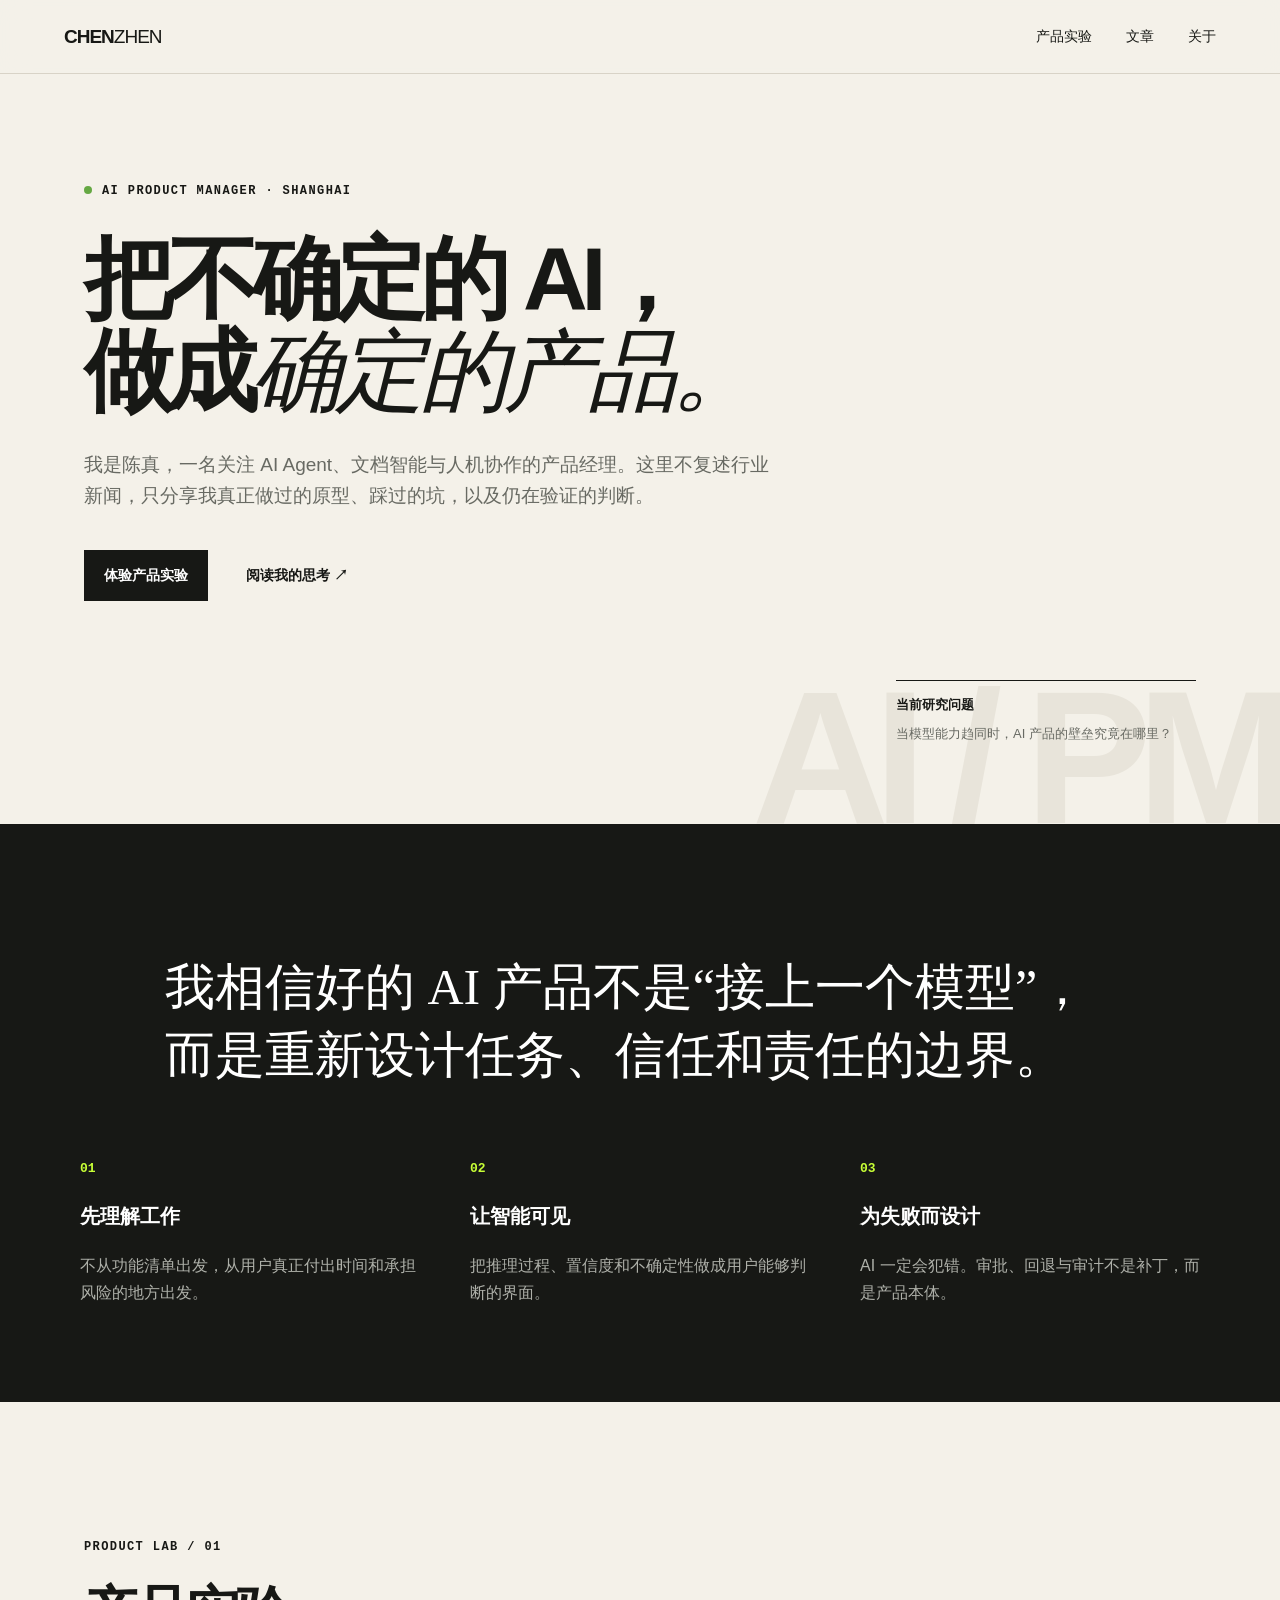
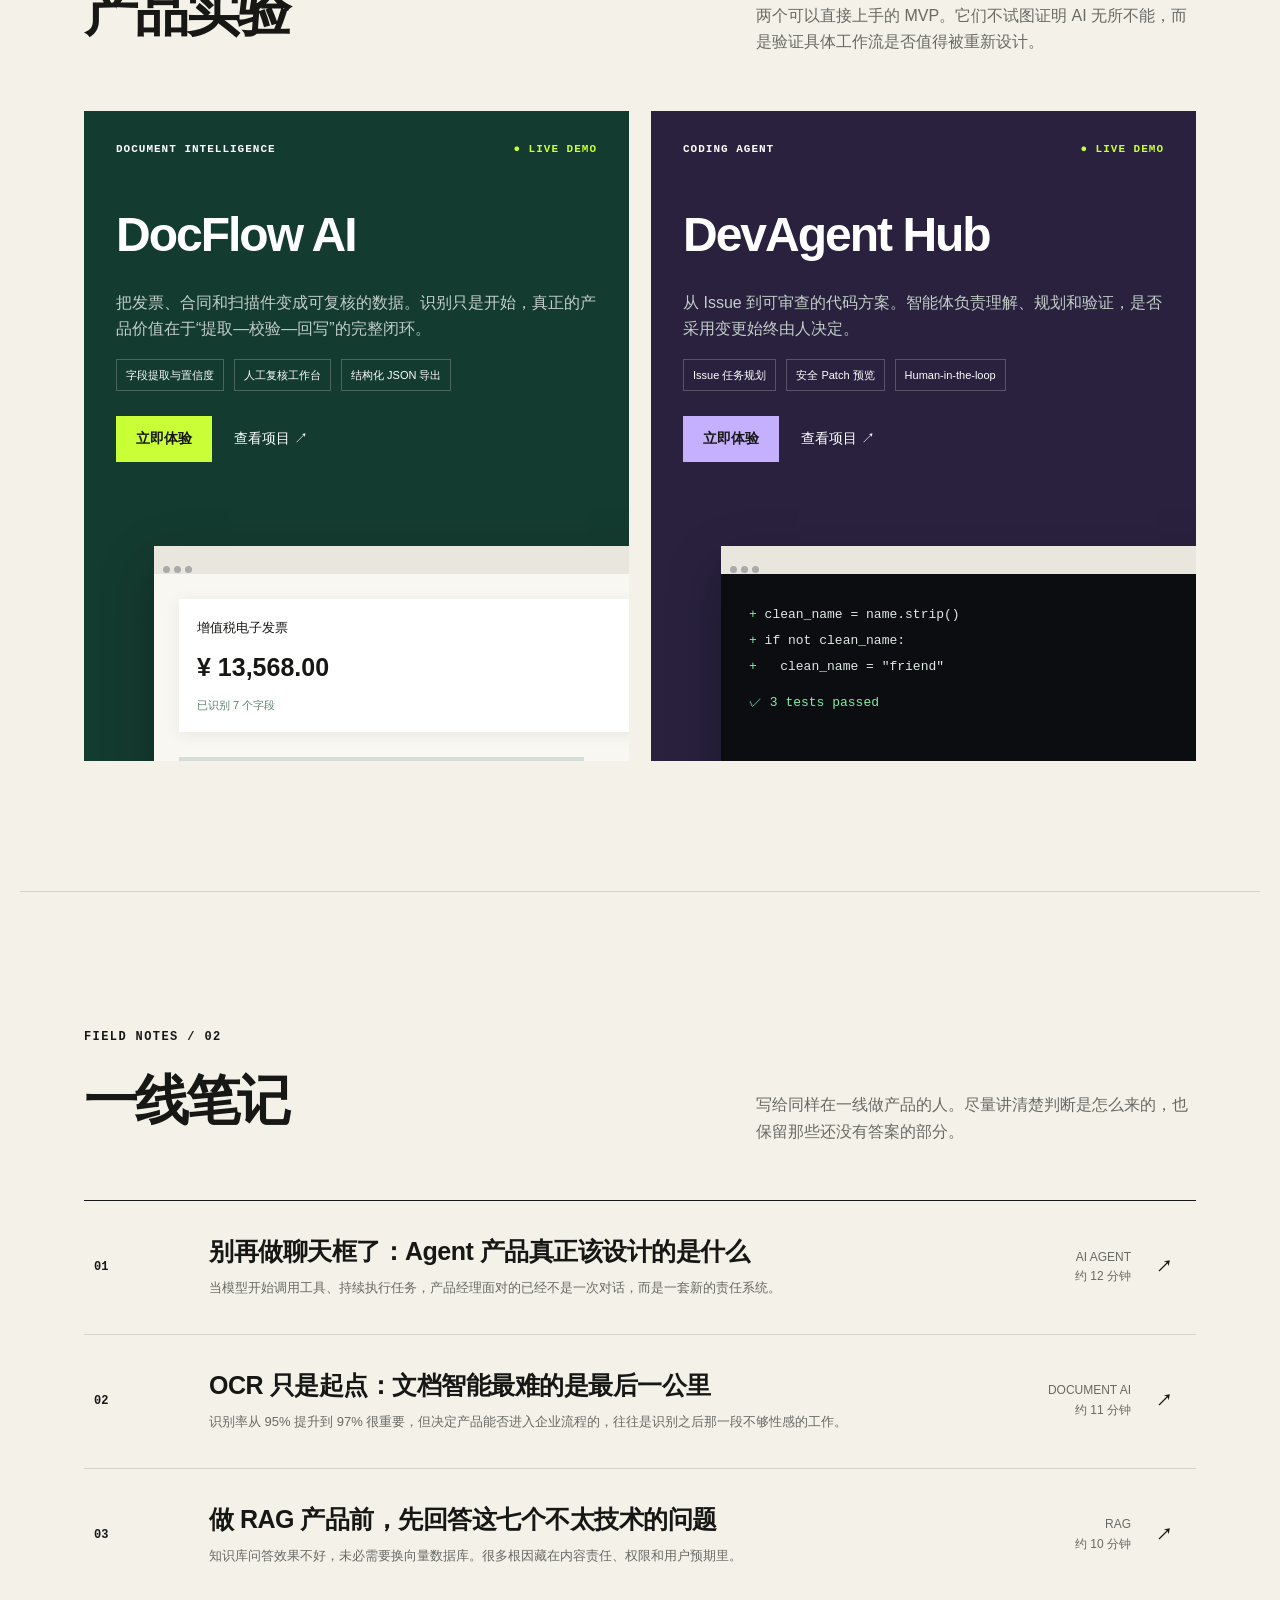
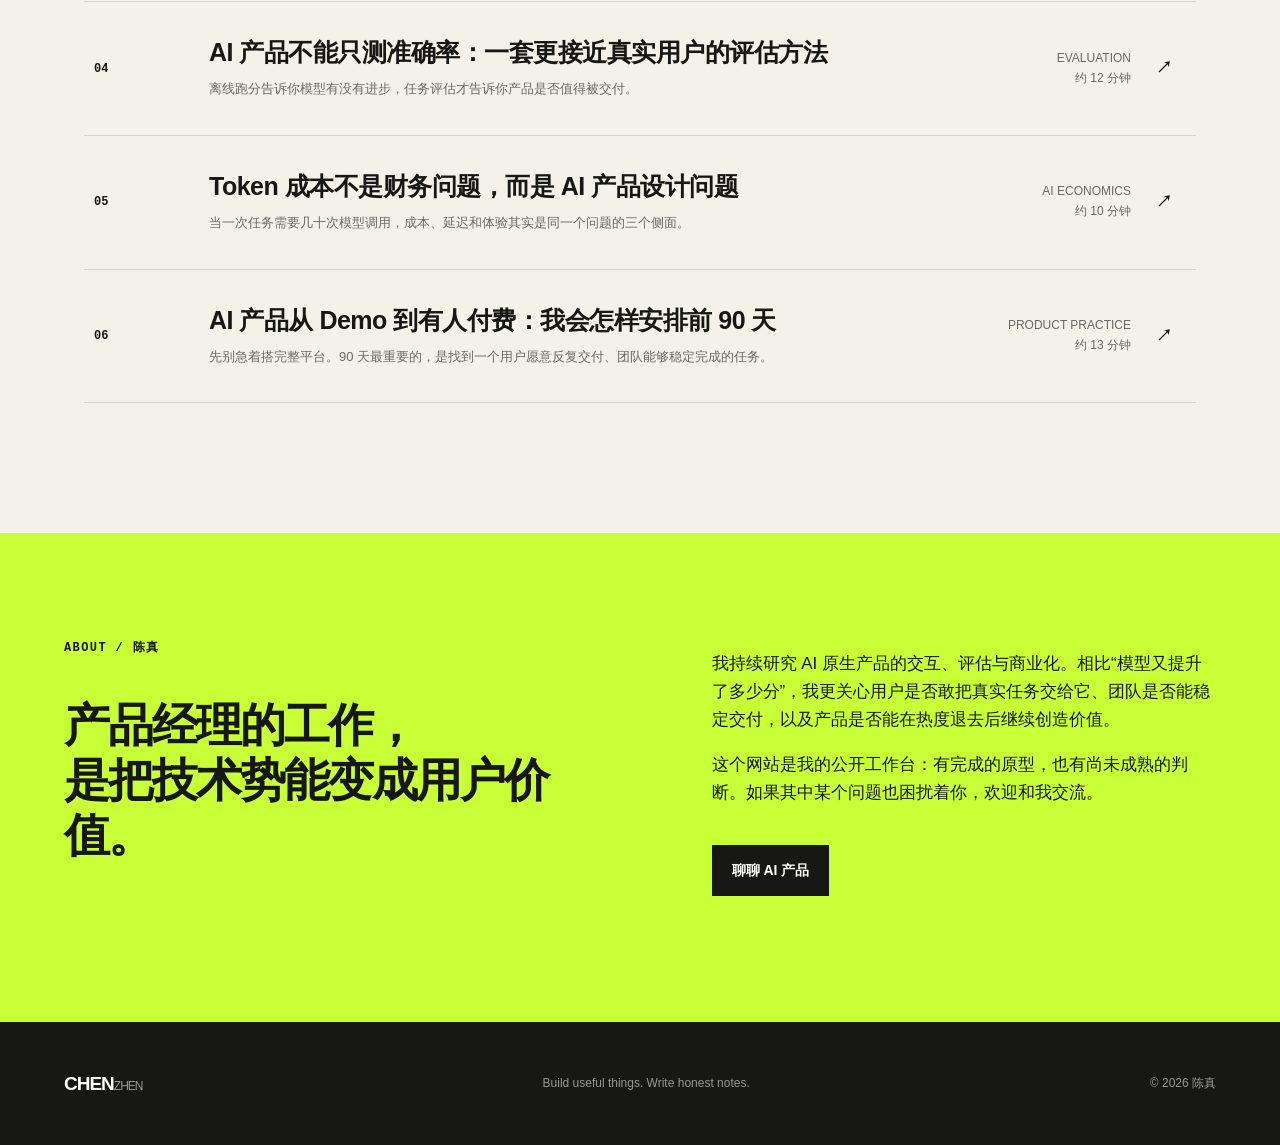
==== index.html @ d4352d2a "feat: launch AI product manager portfolio and labs" ====
<!doctype html>
<html lang="zh-CN">
<head>
  <meta charset="utf-8">
  <meta name="viewport" content="width=device-width,initial-scale=1">
  <meta name="description" content="陈真｜AI 产品经理。记录 AI 产品判断、原型实验与落地方法。">
  <meta property="og:title" content="陈真 · AI 产品经理">
  <meta property="og:description" content="不追逐每一个模型新闻，只研究 AI 如何真正进入产品。">
  <meta property="og:image" content="https://chenzhenview.com/assets/og.png">
  <title>陈真 · AI 产品经理</title>
  <link rel="stylesheet" href="styles.css">
</head>
<body>
  <header class="nav"><a class="logo" href="#top">CHEN<span>ZHEN</span></a><nav><a href="#work">产品实验</a><a href="#writing">文章</a><a href="#about">关于</a></nav><button class="menu" aria-label="打开菜单">☰</button></header>
  <main id="top">
    <section class="hero reveal">
      <div class="eyebrow"><i></i>AI PRODUCT MANAGER · SHANGHAI</div>
      <h1>把不确定的 AI，<br>做成<span>确定的产品。</span></h1>
      <p class="hero-copy">我是陈真，一名关注 AI Agent、文档智能与人机协作的产品经理。这里不复述行业新闻，只分享我真正做过的原型、踩过的坑，以及仍在验证的判断。</p>
      <div class="hero-actions"><a class="btn primary" href="#work">体验产品实验</a><a class="btn text" href="#writing">阅读我的思考 <b>↗</b></a></div>
      <div class="hero-note"><b>当前研究问题</b><span>当模型能力趋同时，AI 产品的壁垒究竟在哪里？</span></div>
    </section>

    <section class="manifesto reveal">
      <p>我相信好的 AI 产品不是“接上一个模型”，而是重新设计任务、信任和责任的边界。</p>
      <div class="manifesto-grid"><div><b>01</b><h3>先理解工作</h3><p>不从功能清单出发，从用户真正付出时间和承担风险的地方出发。</p></div><div><b>02</b><h3>让智能可见</h3><p>把推理过程、置信度和不确定性做成用户能够判断的界面。</p></div><div><b>03</b><h3>为失败而设计</h3><p>AI 一定会犯错。审批、回退与审计不是补丁，而是产品本体。</p></div></div>
    </section>

    <section id="work" class="section reveal">
      <div class="section-head"><div><span>PRODUCT LAB / 01</span><h2>产品实验</h2></div><p>两个可以直接上手的 MVP。它们不试图证明 AI 无所不能，而是验证具体工作流是否值得被重新设计。</p></div>
      <div class="projects">
        <article class="project project-green"><div class="project-top"><span>DOCUMENT INTELLIGENCE</span><span class="live">● LIVE DEMO</span></div><h3>DocFlow AI</h3><p>把发票、合同和扫描件变成可复核的数据。识别只是开始，真正的产品价值在于“提取—校验—回写”的完整闭环。</p><ul><li>字段提取与置信度</li><li>人工复核工作台</li><li>结构化 JSON 导出</li></ul><div class="project-actions"><button class="btn primary" data-demo="docflow">立即体验</button><a href="https://github.com/Jeane-Chen/docflow-ai-mvp" target="_blank" rel="noreferrer">查看项目 ↗</a></div><div class="project-screen doc-screen"><div class="screen-bar"><i></i><i></i><i></i></div><div class="doc-paper"><small>增值税电子发票</small><b>¥ 13,568.00</b><span>已识别 7 个字段</span></div><div class="doc-fields"><i style="width:88%"></i><i style="width:72%"></i><i style="width:94%"></i></div></div></article>
        <article class="project project-violet"><div class="project-top"><span>CODING AGENT</span><span class="live">● LIVE DEMO</span></div><h3>DevAgent Hub</h3><p>从 Issue 到可审查的代码方案。智能体负责理解、规划和验证，是否采用变更始终由人决定。</p><ul><li>Issue 任务规划</li><li>安全 Patch 预览</li><li>Human-in-the-loop</li></ul><div class="project-actions"><button class="btn primary violet" data-demo="devagent">立即体验</button><a href="https://github.com/Jeane-Chen/devagent-hub-mvp" target="_blank" rel="noreferrer">查看项目 ↗</a></div><div class="project-screen code-screen"><div class="screen-bar"><i></i><i></i><i></i></div><code><em>+</em> clean_name = name.strip()<br><em>+</em> if not clean_name:<br><em>+</em>&nbsp;&nbsp; clean_name = "friend"<br><span>✓ 3 tests passed</span></code></div></article>
      </div>
    </section>

    <section id="writing" class="section writing reveal">
      <div class="section-head"><div><span>FIELD NOTES / 02</span><h2>一线笔记</h2></div><p>写给同样在一线做产品的人。尽量讲清楚判断是怎么来的，也保留那些还没有答案的部分。</p></div>
      <div id="article-list" class="article-list"></div>
    </section>

    <section id="about" class="about reveal"><div><span class="stamp">ABOUT / 陈真</span><h2>产品经理的工作，<br>是把技术势能变成用户价值。</h2></div><div><p>我持续研究 AI 原生产品的交互、评估与商业化。相比“模型又提升了多少分”，我更关心用户是否敢把真实任务交给它、团队是否能稳定交付，以及产品是否能在热度退去后继续创造价值。</p><p>这个网站是我的公开工作台：有完成的原型，也有尚未成熟的判断。如果其中某个问题也困扰着你，欢迎和我交流。</p><a class="btn primary" href="mailto:hello@chenzhenview.com">聊聊 AI 产品</a></div></section>
  </main>
  <footer><div class="logo">CHEN<span>ZHEN</span></div><p>Build useful things. Write honest notes.</p><span>© 2026 陈真</span></footer>

  <dialog id="demo-dialog"><button class="dialog-close" aria-label="关闭">×</button><div id="demo-content"></div></dialog>
  <script src="articles.js"></script><script src="app.js"></script>
</body></html>
---- styles.css ----
:root{--ink:#171815;--paper:#f4f1e9;--muted:#686a63;--line:#d8d3c7;--acid:#c8ff36;--green:#143b30;--violet:#5f4b8b;--white:#fffef9}*{box-sizing:border-box}html{scroll-behavior:smooth}body{margin:0;background:var(--paper);color:var(--ink);font-family:Inter,"PingFang SC","Microsoft YaHei",sans-serif;line-height:1.65}.nav{height:74px;display:flex;align-items:center;justify-content:space-between;padding:0 5vw;border-bottom:1px solid var(--line);position:sticky;top:0;background:#f4f1e9eb;backdrop-filter:blur(14px);z-index:20}.logo{font-weight:900;letter-spacing:-1px;text-decoration:none;color:var(--ink);font-size:19px}.logo span{font-weight:400}.nav nav{display:flex;gap:34px}.nav nav a,.project-actions a{color:var(--ink);text-decoration:none;font-size:14px}.menu{display:none;background:none;border:0;font-size:22px}main{overflow:hidden}.hero,.section,.manifesto,.about{max-width:1240px;margin:auto;padding-left:5vw;padding-right:5vw}.hero{min-height:750px;padding-top:110px;position:relative}.hero:after{content:"AI / PM";position:absolute;right:-20px;bottom:-90px;font-size:190px;font-weight:900;letter-spacing:-15px;color:#e8e4da;z-index:-1}.eyebrow,.section-head span,.stamp{font:700 12px/1.2 ui-monospace,SFMono-Regular,monospace;letter-spacing:1.4px}.eyebrow i{display:inline-block;width:8px;height:8px;border-radius:50%;background:#65a843;margin-right:10px}.hero h1{font-size:clamp(52px,7vw,102px);line-height:1.02;letter-spacing:-6px;margin:36px 0 32px;max-width:1050px}.hero h1 span{font-family:Georgia,"Songti SC",serif;font-weight:400;font-style:italic}.hero-copy{font-size:19px;color:var(--muted);max-width:700px}.hero-actions{display:flex;gap:18px;align-items:center;margin-top:38px}.btn{border:0;padding:14px 20px;border-radius:0;font-weight:800;cursor:pointer;text-decoration:none;display:inline-block;font-size:14px}.btn.primary{background:var(--ink);color:white}.btn.text{color:var(--ink)}.hero-note{position:absolute;right:5vw;bottom:80px;width:300px;border-top:1px solid var(--ink);padding-top:13px;font-size:13px}.hero-note b{display:block;margin-bottom:7px}.hero-note span{color:var(--muted)}.manifesto{background:var(--ink);color:white;max-width:none;padding-top:80px;padding-bottom:80px}.manifesto>p,.manifesto-grid{max-width:1120px;margin-left:auto;margin-right:auto}.manifesto>p{font:400 clamp(28px,4vw,50px)/1.35 Georgia,"Songti SC",serif;max-width:950px;margin-bottom:65px}.manifesto-grid{display:grid;grid-template-columns:repeat(3,1fr);gap:50px}.manifesto-grid b{color:var(--acid);font-family:monospace}.manifesto-grid h3{font-size:20px}.manifesto-grid p{color:#aeb0a9}.section{padding-top:130px;padding-bottom:130px}.section-head{display:flex;justify-content:space-between;align-items:end;margin-bottom:55px}.section-head h2{font-size:54px;letter-spacing:-3px;margin:8px 0 0}.section-head>p{width:440px;color:var(--muted);margin:0}.projects{display:grid;grid-template-columns:1fr 1fr;gap:22px}.project{padding:32px;min-height:650px;color:white;position:relative;overflow:hidden}.project-green{background:var(--green)}.project-violet{background:#29213e}.project-top{display:flex;justify-content:space-between;font:700 11px monospace;letter-spacing:1px}.live{color:var(--acid)}.project h3{font-size:48px;letter-spacing:-2px;margin:40px 0 15px}.project>p{color:#c2cec8;max-width:520px}.project ul{display:flex;list-style:none;padding:0;gap:10px;flex-wrap:wrap}.project li{border:1px solid #ffffff38;padding:6px 9px;font-size:11px}.project-actions{display:flex;align-items:center;gap:22px;margin-top:25px}.project-actions .primary{background:var(--acid);color:var(--ink)}.project-actions .violet{background:#c4b0ff}.project-actions a{color:white}.project-screen{position:absolute;left:70px;right:-35px;bottom:-45px;height:260px;background:#f8f7f1;color:var(--ink);box-shadow:0 20px 50px #0004}.screen-bar{height:28px;background:#e9e6dd;padding:9px}.screen-bar i{display:inline-block;width:7px;height:7px;border-radius:50%;background:#aaa;margin-right:4px}.doc-paper{margin:25px;background:white;padding:18px;display:grid;box-shadow:0 3px 15px #0001}.doc-paper b{font-size:25px;margin:8px 0}.doc-paper span{color:#5b846f;font-size:11px}.doc-fields{padding:0 25px}.doc-fields i{height:10px;background:#d6ddd8;display:block;margin:11px 0}.code-screen{background:#0c0d11;color:#dfe8e3}.code-screen code{display:block;padding:28px;line-height:2;font-size:13px}.code-screen em{color:#7cf0a7;font-style:normal}.code-screen span{color:#7cf0a7;display:block;margin-top:10px}.writing{border-top:1px solid var(--line)}.article-list{border-top:1px solid var(--ink)}.article-card{display:grid;grid-template-columns:90px 1fr 230px 30px;gap:25px;align-items:center;border-bottom:1px solid var(--line);padding:30px 10px;text-decoration:none;color:var(--ink);transition:.25s}.article-card:hover{background:var(--white);padding-left:20px}.article-card .num{font:700 12px monospace}.article-card h3{font-size:25px;margin:0;letter-spacing:-.5px}.article-card p{color:var(--muted);font-size:13px;margin:5px 0}.article-card .meta{text-align:right;color:var(--muted);font-size:12px}.about{display:grid;grid-template-columns:1.05fr .95fr;gap:90px;padding-top:100px;padding-bottom:120px;background:var(--acid);max-width:none}.about>div{max-width:570px}.about>div:first-child{margin-left:auto}.about h2{font-size:46px;line-height:1.2;letter-spacing:-2px}.about p{font-size:17px}.about .btn{margin-top:20px}footer{display:flex;justify-content:space-between;align-items:center;padding:40px 5vw;background:var(--ink);color:white}footer p,footer span{color:#969990;font-size:12px}footer .logo{color:white}dialog{border:0;padding:0;width:min(900px,94vw);max-height:90vh;background:#111713;color:white;box-shadow:0 30px 90px #0008}dialog::backdrop{background:#111a;backdrop-filter:blur(5px)}.dialog-close{position:absolute;right:15px;top:10px;border:0;background:none;color:white;font-size:28px;z-index:2;cursor:pointer}.demo{padding:35px}.demo h2{font-size:38px;margin:8px 0}.demo .lead{color:#aeb8b1}.demo-grid{display:grid;grid-template-columns:1fr 1fr;gap:18px;margin-top:25px}.demo-panel{background:#18211c;padding:20px}.demo label{font-size:12px;color:#aab3ad}.demo textarea,.demo input{width:100%;background:#0d120f;border:1px solid #34433a;color:white;padding:12px;margin:6px 0 12px;font:13px/1.6 inherit}.demo textarea{height:230px;resize:vertical}.demo .btn{background:var(--acid);color:var(--ink)}.field-row{display:grid;grid-template-columns:85px 1fr 40px;gap:8px;align-items:center;margin:8px 0}.field-row small{color:#85dda5}.plan-step{border-left:2px solid #4e6357;padding:4px 0 14px 16px}.plan-step.done{border-color:var(--acid)}.plan-step b{display:block}.plan-step span{color:#8f9d94;font-size:12px}.patch{background:#080b09;padding:14px;white-space:pre-wrap;color:#b7e9c8;font:12px/1.6 monospace;max-height:260px;overflow:auto}.article-hero,.article-body{max-width:850px;margin:auto;padding-left:25px;padding-right:25px}.article-hero{padding-top:100px;padding-bottom:60px}.article-hero .back{color:var(--muted);text-decoration:none}.article-hero h1{font-size:clamp(40px,6vw,70px);line-height:1.15;letter-spacing:-3px;margin:35px 0 25px}.article-hero .dek{font:22px/1.6 Georgia,"Songti SC",serif;color:var(--muted)}.article-meta{display:flex;gap:25px;font:12px monospace;border-top:1px solid var(--line);padding-top:18px}.article-body{padding-bottom:120px;font-family:Georgia,"Songti SC",serif;font-size:18px;line-height:2}.article-body h2{font-family:Inter,"PingFang SC",sans-serif;font-size:30px;line-height:1.35;margin-top:60px;letter-spacing:-1px}.article-body blockquote{margin:45px 0;padding:22px 28px;border-left:4px solid var(--acid);background:var(--white);font-size:21px}.article-end{margin-top:80px;border-top:1px solid var(--line);padding-top:25px;font-family:Inter,sans-serif}.reveal{animation:rise .7s both}@keyframes rise{from{opacity:0;transform:translateY(18px)}to{opacity:1;transform:none}}@media(max-width:800px){.nav nav{display:none}.menu{display:block}.hero{padding-top:70px;min-height:690px}.hero h1{letter-spacing:-3px}.hero-note{position:static;margin-top:70px}.manifesto-grid,.projects,.about,.demo-grid{grid-template-columns:1fr}.section{padding-top:85px;padding-bottom:85px}.section-head{display:block}.section-head>p{width:auto}.project{min-height:600px}.project-screen{left:30px}.article-card{grid-template-columns:45px 1fr 20px}.article-card .meta{display:none}.about{padding-left:7vw;padding-right:7vw;gap:25px}.about>div:first-child{margin:0}footer{display:block}footer>*{display:block;margin:10px 0}}
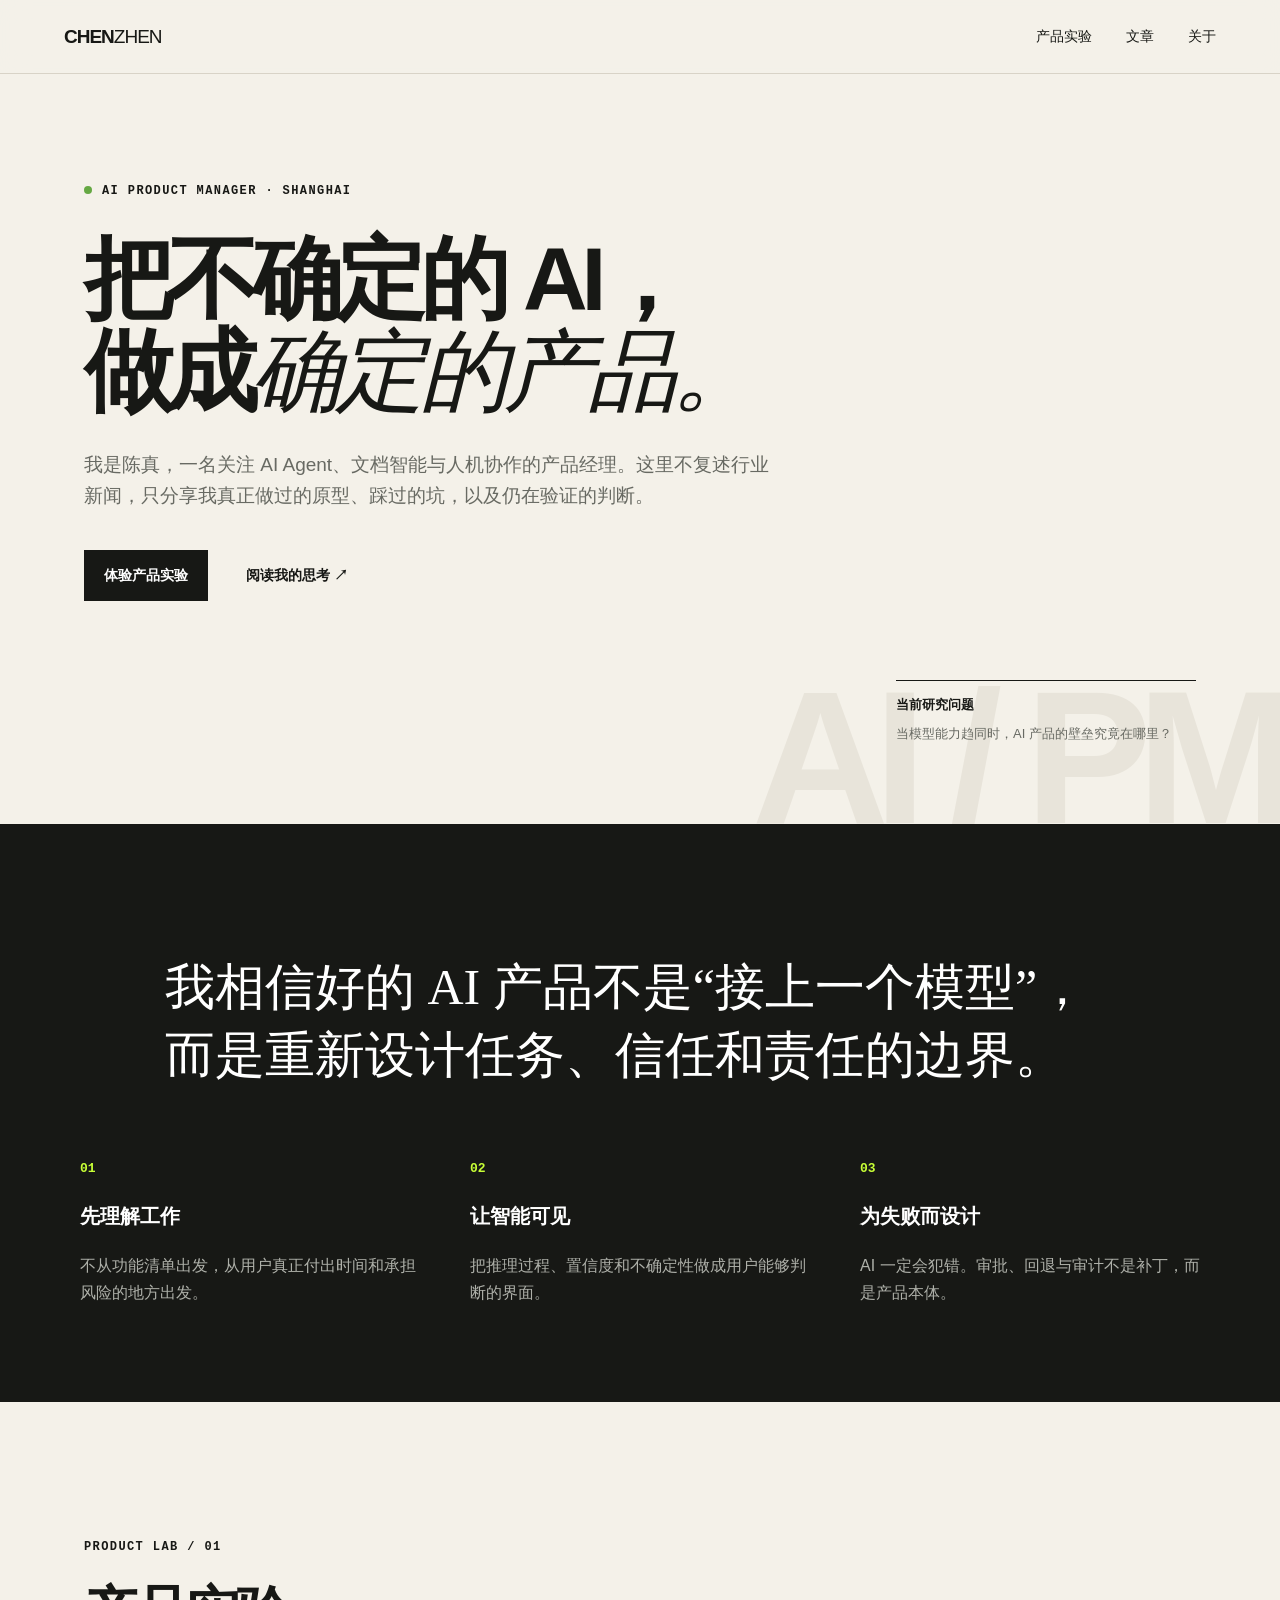
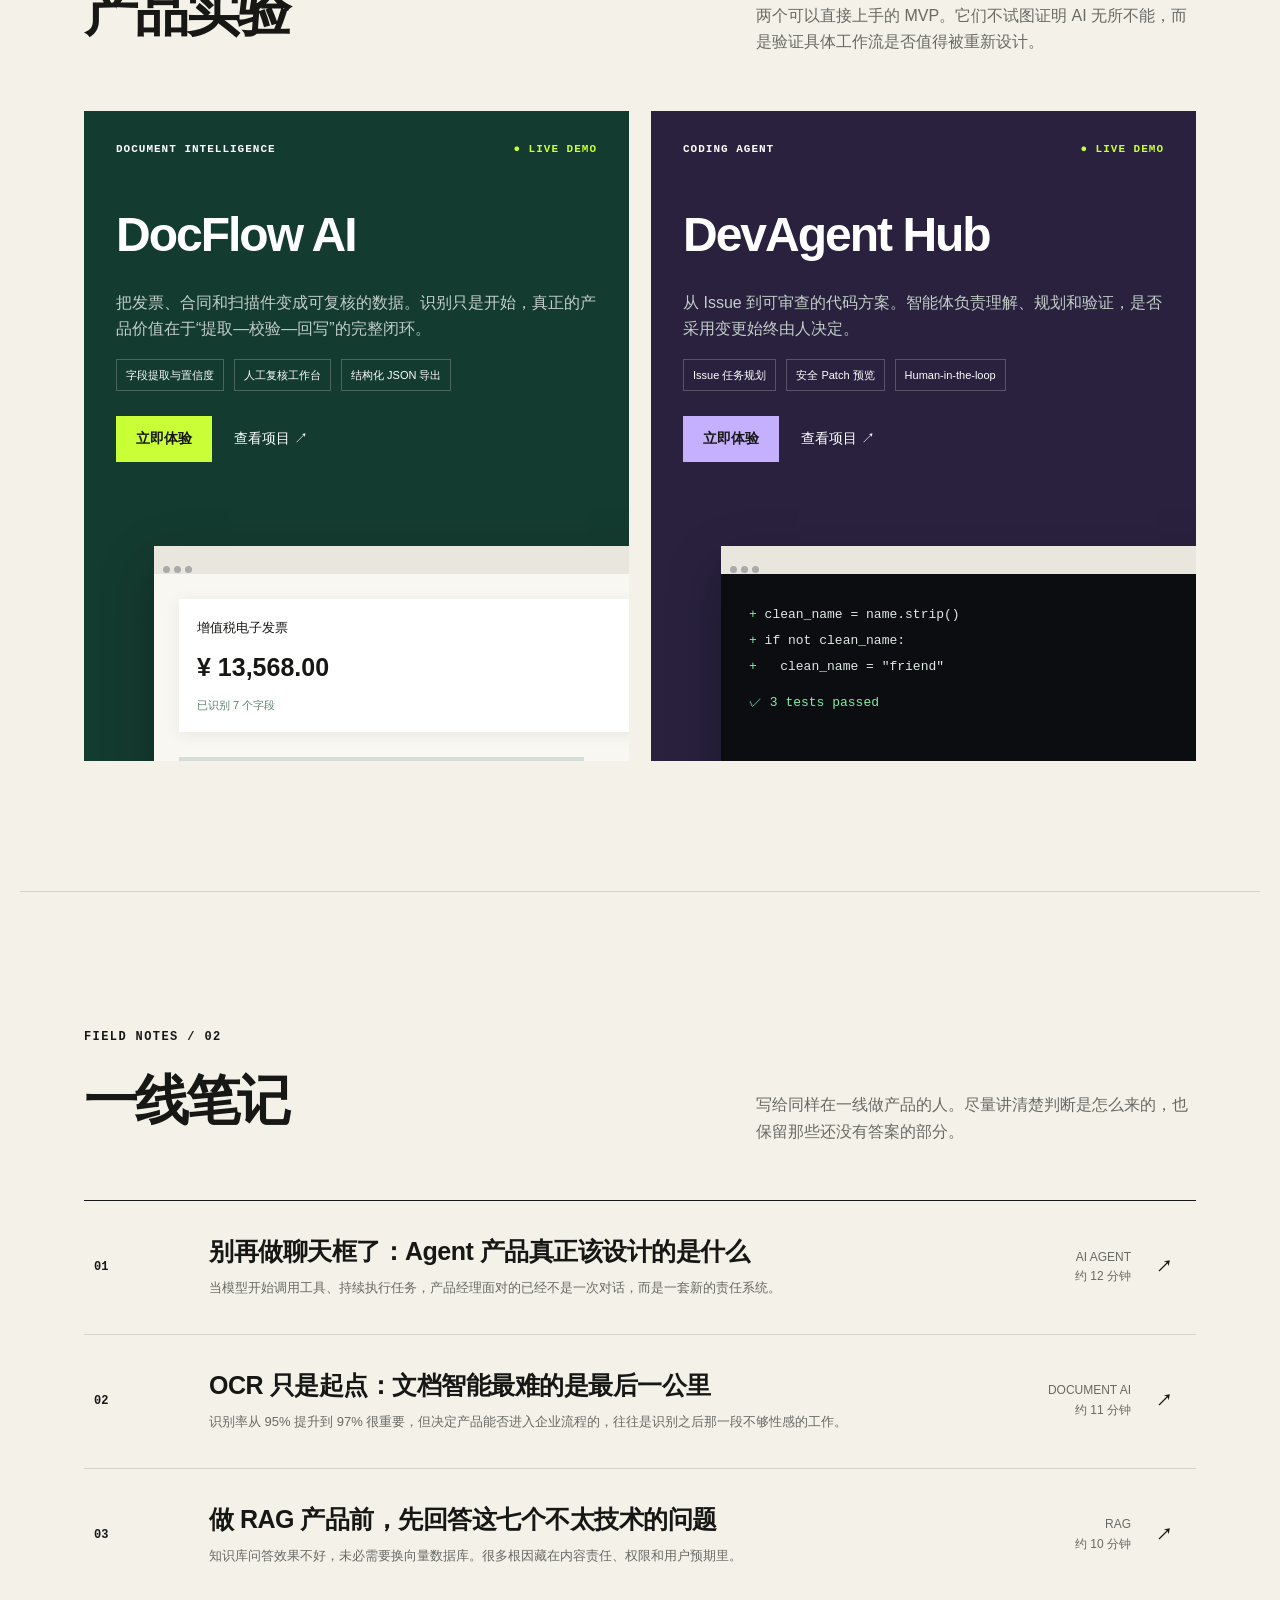
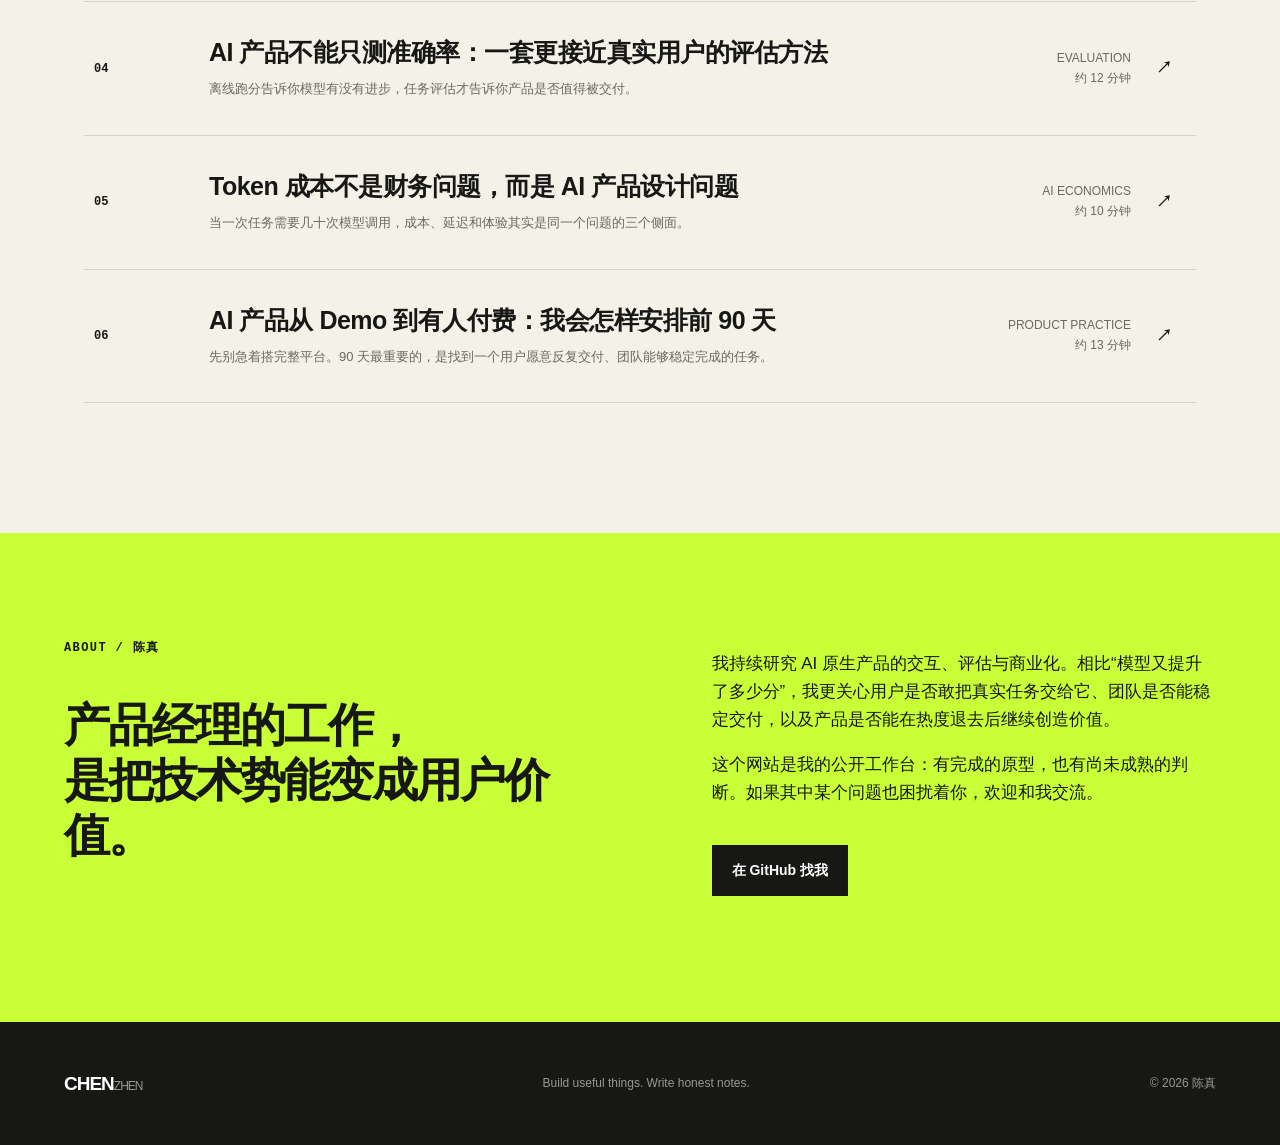
==== commit b6d6a3f3: "fix: link contact CTA to verified GitHub profile" ====
--- a/index.html
+++ b/index.html
@@ -39,7 +39,7 @@
       <div id="article-list" class="article-list"></div>
     </section>
 
-    <section id="about" class="about reveal"><div><span class="stamp">ABOUT / 陈真</span><h2>产品经理的工作，<br>是把技术势能变成用户价值。</h2></div><div><p>我持续研究 AI 原生产品的交互、评估与商业化。相比“模型又提升了多少分”，我更关心用户是否敢把真实任务交给它、团队是否能稳定交付，以及产品是否能在热度退去后继续创造价值。</p><p>这个网站是我的公开工作台：有完成的原型，也有尚未成熟的判断。如果其中某个问题也困扰着你，欢迎和我交流。</p><a class="btn primary" href="mailto:hello@chenzhenview.com">聊聊 AI 产品</a></div></section>
+    <section id="about" class="about reveal"><div><span class="stamp">ABOUT / 陈真</span><h2>产品经理的工作，<br>是把技术势能变成用户价值。</h2></div><div><p>我持续研究 AI 原生产品的交互、评估与商业化。相比“模型又提升了多少分”，我更关心用户是否敢把真实任务交给它、团队是否能稳定交付，以及产品是否能在热度退去后继续创造价值。</p><p>这个网站是我的公开工作台：有完成的原型，也有尚未成熟的判断。如果其中某个问题也困扰着你，欢迎和我交流。</p><a class="btn primary" href="https://github.com/Jeane-Chen" target="_blank" rel="noreferrer">在 GitHub 找我</a></div></section>
   </main>
   <footer><div class="logo">CHEN<span>ZHEN</span></div><p>Build useful things. Write honest notes.</p><span>© 2026 陈真</span></footer>
 
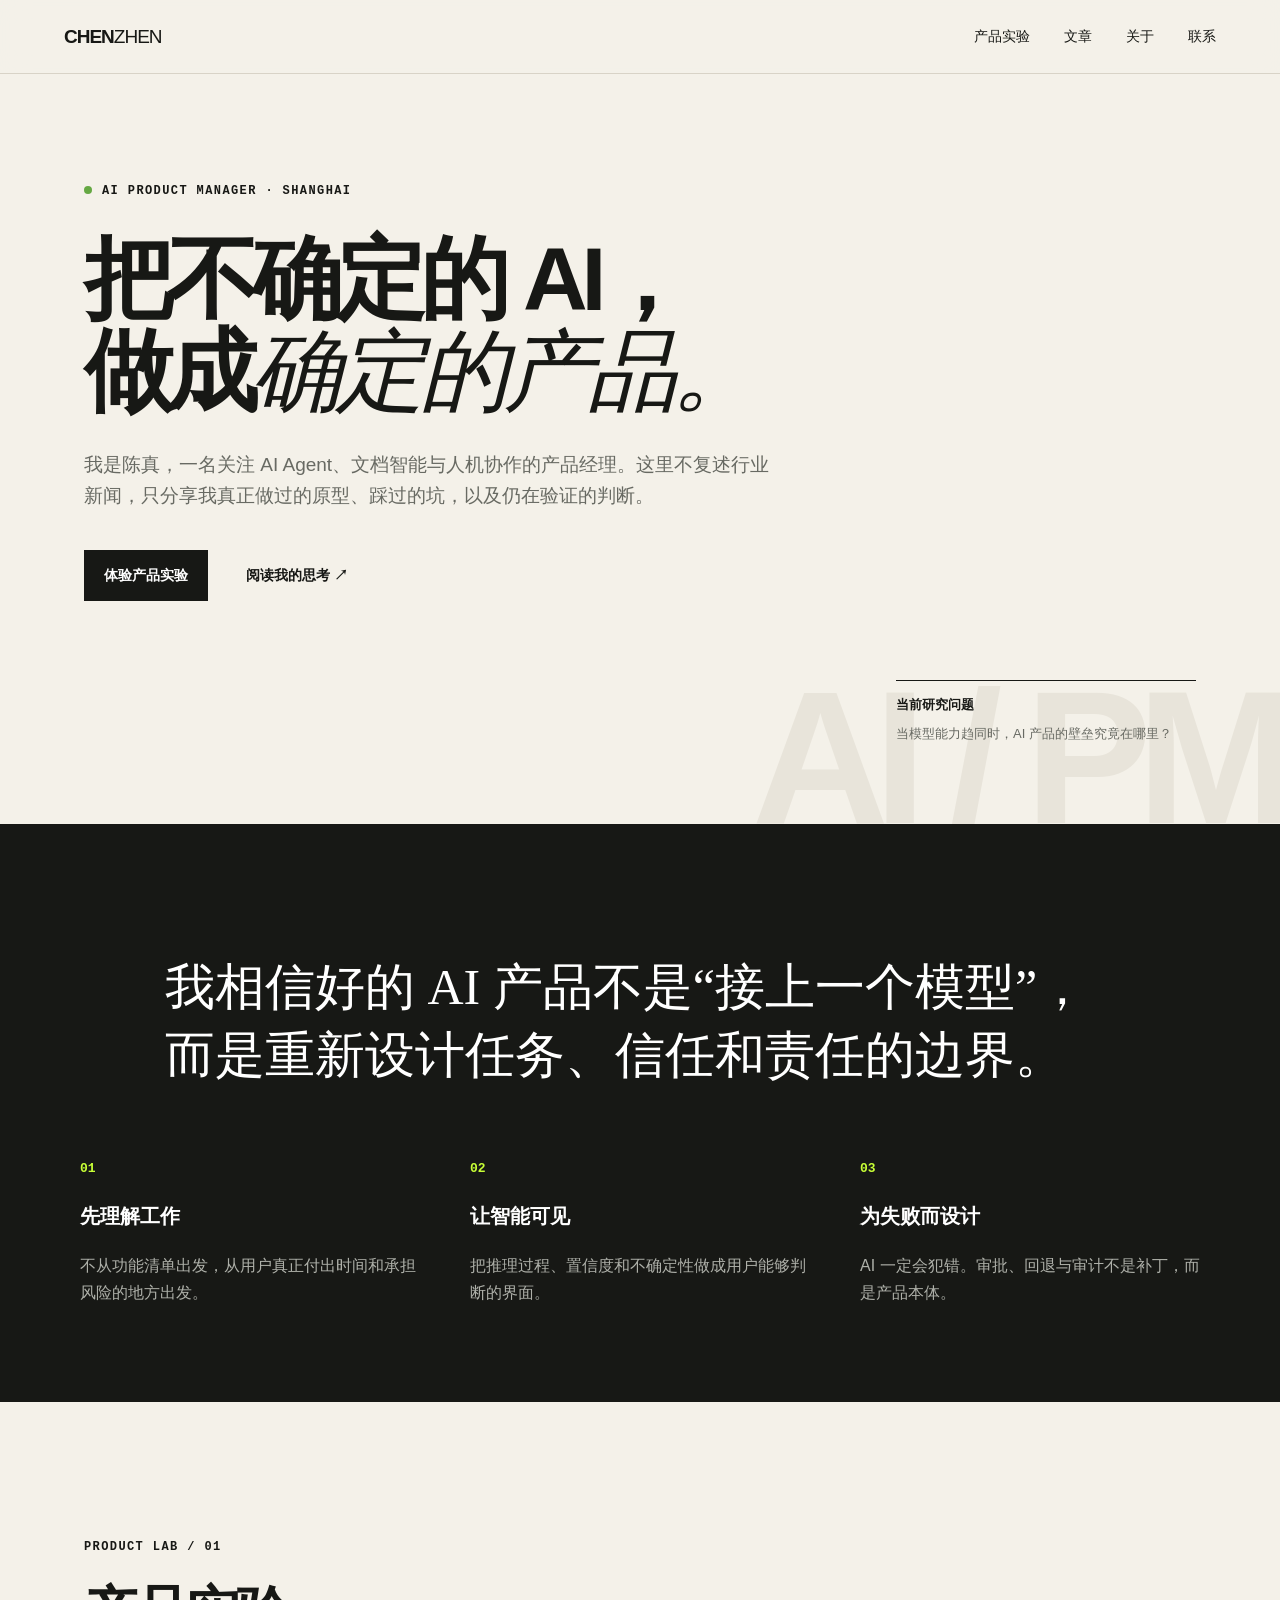
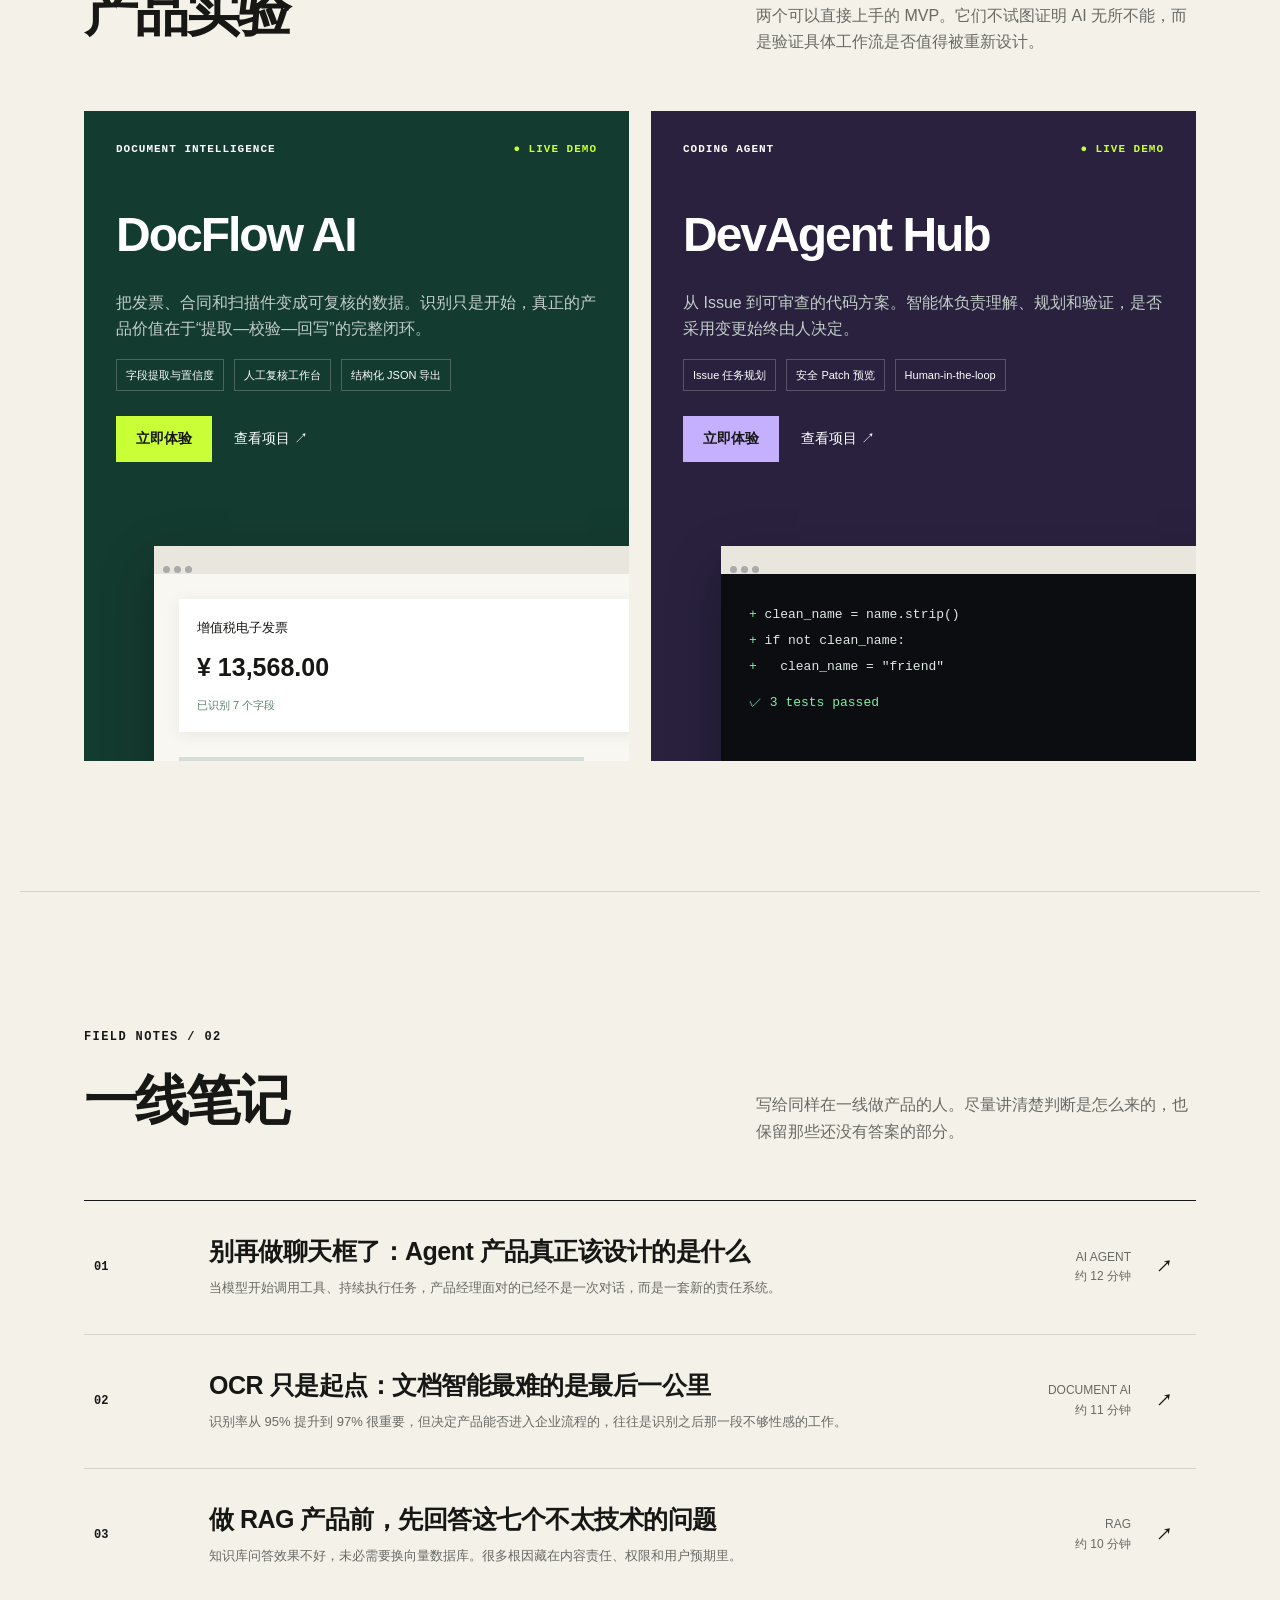
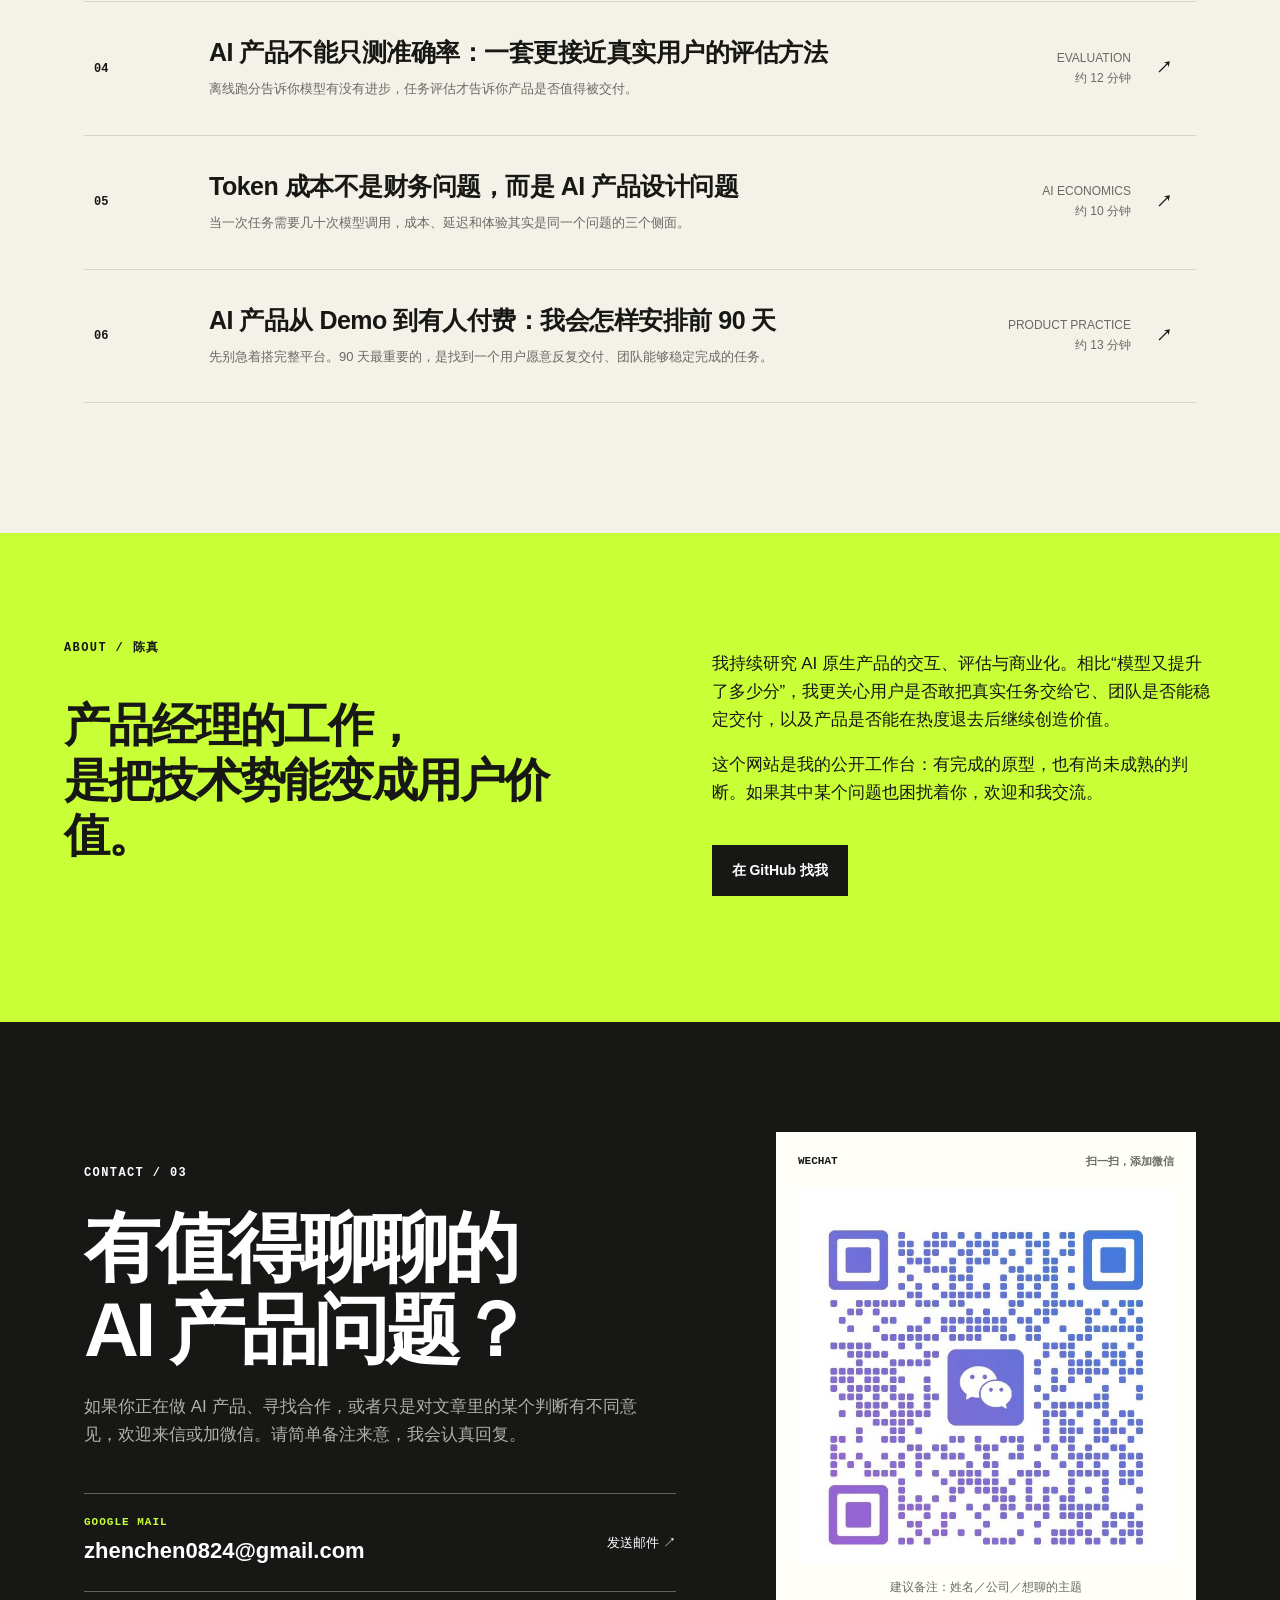
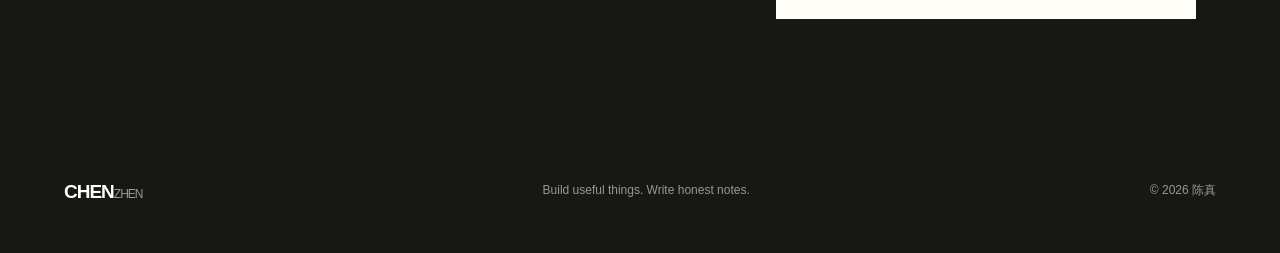
==== commit 89c49040: "feat: add verified contact section" ====
--- a/index.html
+++ b/index.html
@@ -9,9 +9,10 @@
   <meta property="og:image" content="https://chenzhenview.com/assets/og.png">
   <title>陈真 · AI 产品经理</title>
   <link rel="stylesheet" href="styles.css">
+  <link rel="stylesheet" href="contact.css">
 </head>
 <body>
-  <header class="nav"><a class="logo" href="#top">CHEN<span>ZHEN</span></a><nav><a href="#work">产品实验</a><a href="#writing">文章</a><a href="#about">关于</a></nav><button class="menu" aria-label="打开菜单">☰</button></header>
+  <header class="nav"><a class="logo" href="#top">CHEN<span>ZHEN</span></a><nav><a href="#work">产品实验</a><a href="#writing">文章</a><a href="#about">关于</a><a href="#contact">联系</a></nav><button class="menu" aria-label="打开菜单">☰</button></header>
   <main id="top">
     <section class="hero reveal">
       <div class="eyebrow"><i></i>AI PRODUCT MANAGER · SHANGHAI</div>
@@ -40,6 +41,11 @@
     </section>
 
     <section id="about" class="about reveal"><div><span class="stamp">ABOUT / 陈真</span><h2>产品经理的工作，<br>是把技术势能变成用户价值。</h2></div><div><p>我持续研究 AI 原生产品的交互、评估与商业化。相比“模型又提升了多少分”，我更关心用户是否敢把真实任务交给它、团队是否能稳定交付，以及产品是否能在热度退去后继续创造价值。</p><p>这个网站是我的公开工作台：有完成的原型，也有尚未成熟的判断。如果其中某个问题也困扰着你，欢迎和我交流。</p><a class="btn primary" href="https://github.com/Jeane-Chen" target="_blank" rel="noreferrer">在 GitHub 找我</a></div></section>
+
+    <section id="contact" class="contact reveal">
+      <div class="contact-copy"><span class="stamp">CONTACT / 03</span><h2>有值得聊聊的<br>AI 产品问题？</h2><p>如果你正在做 AI 产品、寻找合作，或者只是对文章里的某个判断有不同意见，欢迎来信或加微信。请简单备注来意，我会认真回复。</p><a class="contact-mail" href="mailto:zhenchen0824@gmail.com"><small>GOOGLE MAIL</small><b>zhenchen0824@gmail.com</b><span>发送邮件 ↗</span></a></div>
+      <div class="wechat-card"><div class="wechat-head"><span>WECHAT</span><i>扫一扫，添加微信</i></div><img src="assets/wechat-qr.jpg" alt="陈真的微信二维码" width="650" height="650"><p>建议备注：姓名／公司／想聊的主题</p></div>
+    </section>
   </main>
   <footer><div class="logo">CHEN<span>ZHEN</span></div><p>Build useful things. Write honest notes.</p><span>© 2026 陈真</span></footer>
 
--- a/contact.css
+++ b/contact.css
@@ -0,0 +1,44 @@
+.contact {
+  max-width: none;
+  padding: 110px max(5vw, calc((100vw - 1240px) / 2 + 5vw));
+  background: var(--ink);
+  color: white;
+  display: grid;
+  grid-template-columns: 1fr 420px;
+  gap: 100px;
+  align-items: center;
+}
+.contact-copy { max-width: 650px; }
+.contact h2 {
+  font-size: clamp(44px, 6vw, 76px);
+  line-height: 1.08;
+  letter-spacing: -4px;
+  margin: 22px 0;
+}
+.contact-copy > p { color: #aeb0a9; max-width: 570px; font-size: 17px; }
+.contact-mail {
+  display: grid;
+  grid-template-columns: 1fr auto;
+  gap: 5px 25px;
+  margin-top: 44px;
+  padding: 22px 0;
+  border-top: 1px solid #ffffff50;
+  border-bottom: 1px solid #ffffff50;
+  color: white;
+  text-decoration: none;
+}
+.contact-mail small { font: 700 11px monospace; color: var(--acid); letter-spacing: 1px; }
+.contact-mail b { font-size: 22px; grid-column: 1; }
+.contact-mail span { grid-column: 2; grid-row: 1 / 3; align-self: center; font-size: 13px; }
+.wechat-card { background: var(--white); color: var(--ink); padding: 22px; }
+.wechat-head { display: flex; justify-content: space-between; align-items: center; margin-bottom: 18px; font: 700 11px monospace; }
+.wechat-head i { font-style: normal; color: var(--muted); }
+.wechat-card img { display: block; width: 100%; height: auto; }
+.wechat-card p { font-size: 12px; color: var(--muted); text-align: center; margin: 15px 0 0; }
+@media (max-width: 800px) {
+  .contact { grid-template-columns: 1fr; padding: 80px 7vw; gap: 45px; }
+  .wechat-card { max-width: 420px; }
+  .contact-mail { grid-template-columns: 1fr; }
+  .contact-mail span { grid-column: 1; grid-row: auto; }
+  .contact-mail b { font-size: 17px; overflow-wrap: anywhere; }
+}
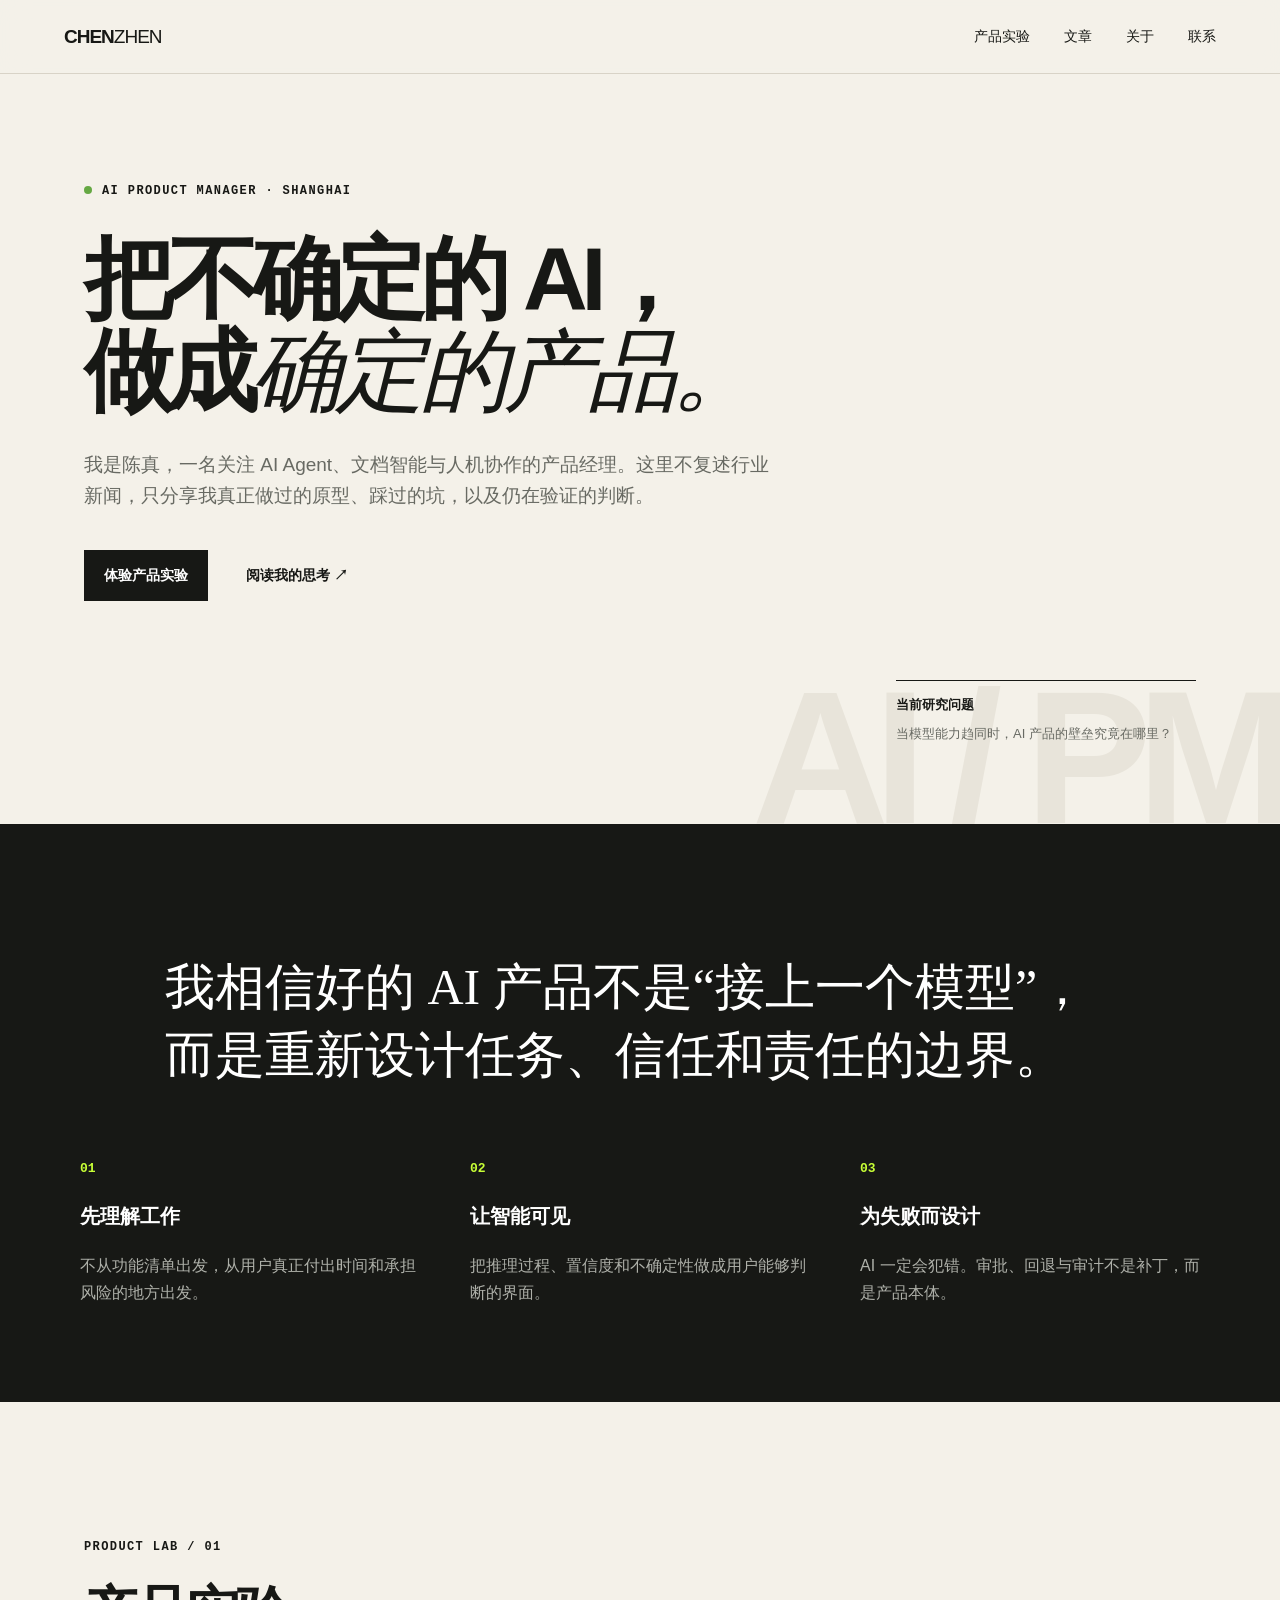
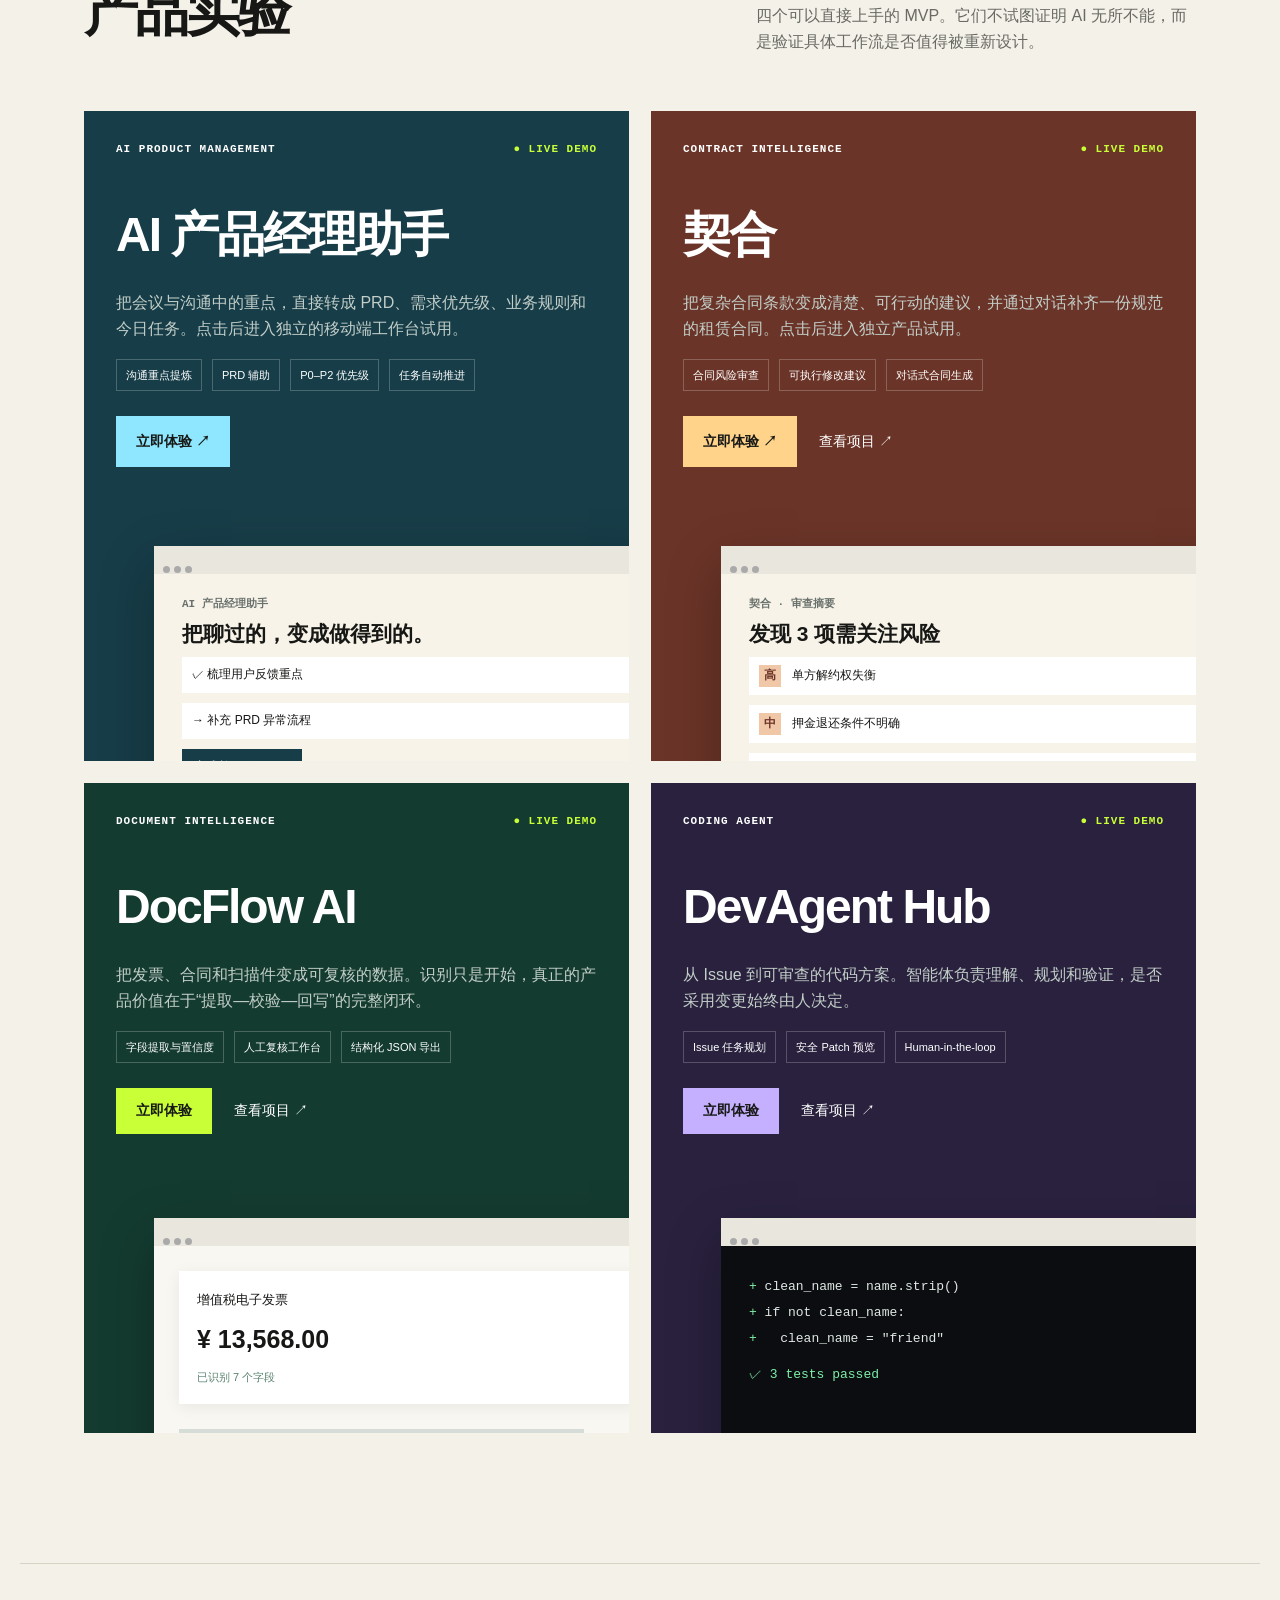
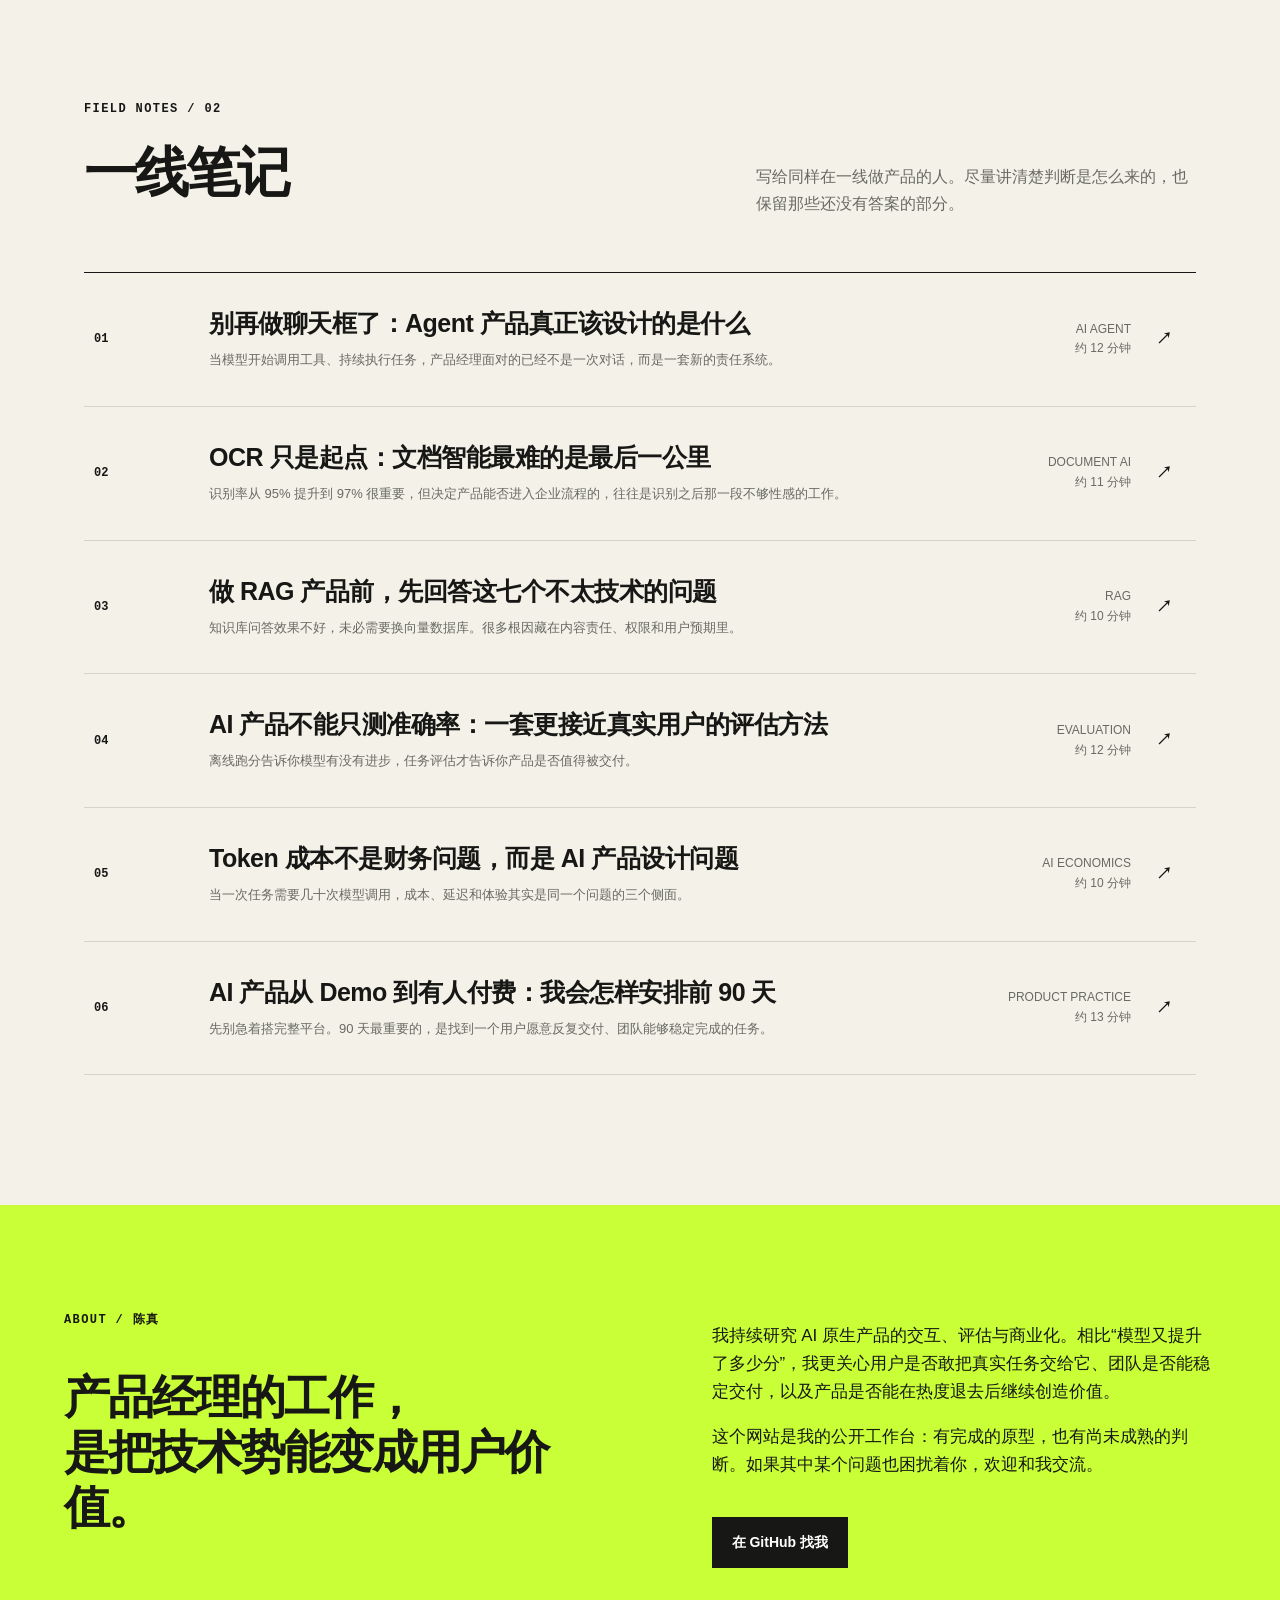
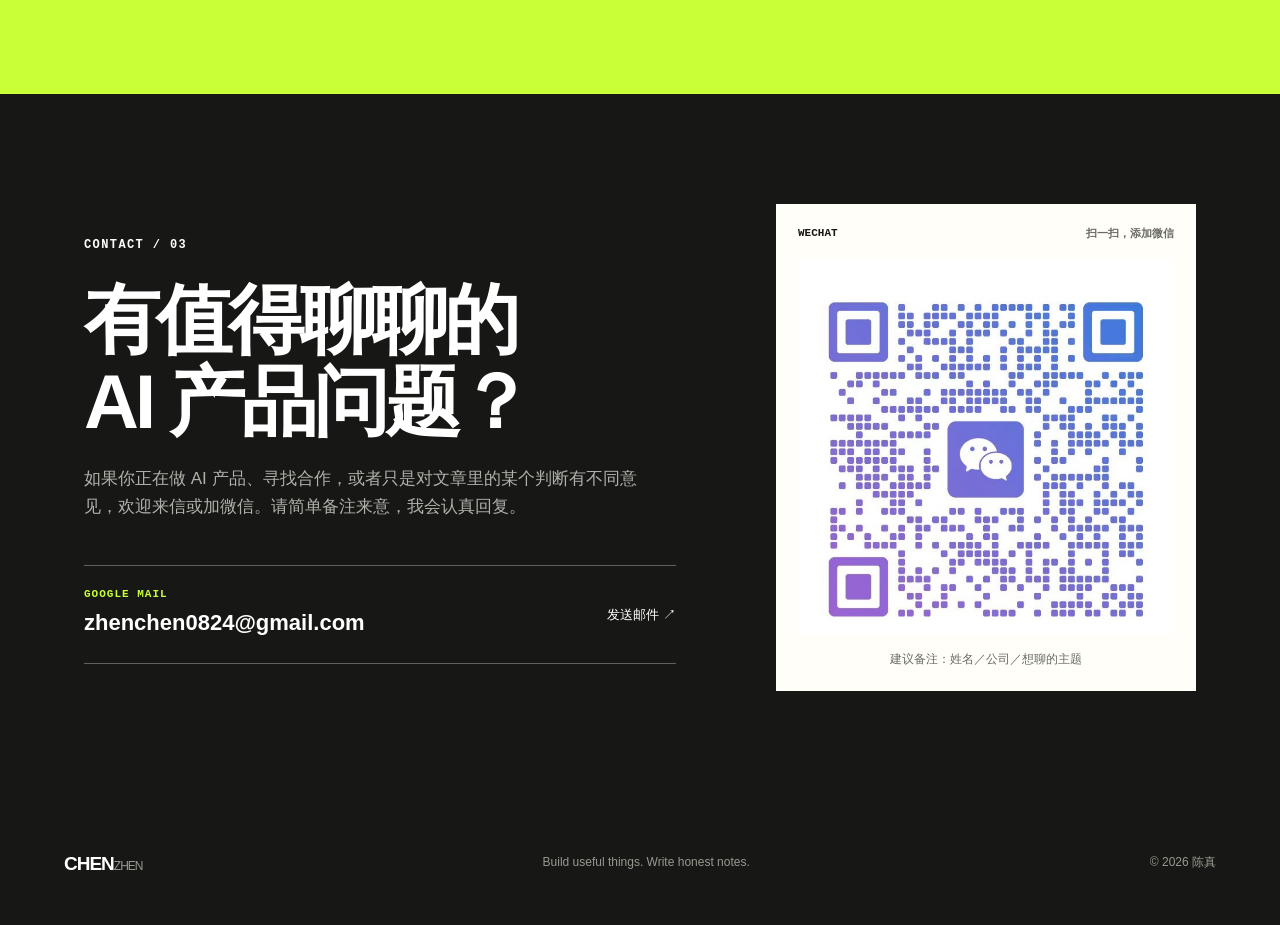
==== commit 44aec04c: "Add product trial entries" ====
--- a/index.html
+++ b/index.html
@@ -9,6 +9,7 @@
   <meta property="og:image" content="https://chenzhenview.com/assets/og.png">
   <title>陈真 · AI 产品经理</title>
   <link rel="stylesheet" href="styles.css">
+  <link rel="stylesheet" href="modules.css">
   <link rel="stylesheet" href="contact.css">
 </head>
 <body>
@@ -28,8 +29,10 @@
     </section>
 
     <section id="work" class="section reveal">
-      <div class="section-head"><div><span>PRODUCT LAB / 01</span><h2>产品实验</h2></div><p>两个可以直接上手的 MVP。它们不试图证明 AI 无所不能，而是验证具体工作流是否值得被重新设计。</p></div>
+      <div class="section-head"><div><span>PRODUCT LAB / 01</span><h2>产品实验</h2></div><p>四个可以直接上手的 MVP。它们不试图证明 AI 无所不能，而是验证具体工作流是否值得被重新设计。</p></div>
       <div class="projects">
+        <article class="project project-pm"><div class="project-top"><span>AI PRODUCT MANAGEMENT</span><span class="live">● LIVE DEMO</span></div><h3>AI 产品经理助手</h3><p>把会议与沟通中的重点，直接转成 PRD、需求优先级、业务规则和今日任务。点击后进入独立的移动端工作台试用。</p><ul><li>沟通重点提炼</li><li>PRD 辅助</li><li>P0–P2 优先级</li><li>任务自动推进</li></ul><div class="project-actions"><a class="btn primary pm" href="https://pcnb1hyogm5l.feishuapp.com/app/app_17a7k16nspg" target="_blank" rel="noreferrer">立即体验 ↗</a></div><div class="project-screen pm-screen"><div class="screen-bar"><i></i><i></i><i></i></div><div class="pm-summary"><small>AI 产品经理助手</small><b>把聊过的，变成做得到的。</b><span>✓ 梳理用户反馈重点</span><span>→ 补充 PRD 异常流程</span><em class="pm-next">完成并开始下一项</em></div></div></article>
+        <article class="project project-qihe"><div class="project-top"><span>CONTRACT INTELLIGENCE</span><span class="live">● LIVE DEMO</span></div><h3>契合</h3><p>把复杂合同条款变成清楚、可行动的建议，并通过对话补齐一份规范的租赁合同。点击后进入独立产品试用。</p><ul><li>合同风险审查</li><li>可执行修改建议</li><li>对话式合同生成</li></ul><div class="project-actions"><a class="btn primary qihe" href="https://qihe-contract-assistant.pretty-eagle-1409.chatgpt.site" target="_blank" rel="noreferrer">立即体验 ↗</a><a href="https://github.com/Jeane-Chen/qihe-ai-contract-assistant" target="_blank" rel="noreferrer">查看项目 ↗</a></div><div class="project-screen qihe-screen"><div class="screen-bar"><i></i><i></i><i></i></div><div class="qihe-summary"><small>契合 · 审查摘要</small><b>发现 3 项需关注风险</b><span><i>高</i> 单方解约权失衡</span><span><i>中</i> 押金退还条件不明确</span><span><i>低</i> 租金金额表述清晰</span></div></div></article>
         <article class="project project-green"><div class="project-top"><span>DOCUMENT INTELLIGENCE</span><span class="live">● LIVE DEMO</span></div><h3>DocFlow AI</h3><p>把发票、合同和扫描件变成可复核的数据。识别只是开始，真正的产品价值在于“提取—校验—回写”的完整闭环。</p><ul><li>字段提取与置信度</li><li>人工复核工作台</li><li>结构化 JSON 导出</li></ul><div class="project-actions"><button class="btn primary" data-demo="docflow">立即体验</button><a href="https://github.com/Jeane-Chen/docflow-ai-mvp" target="_blank" rel="noreferrer">查看项目 ↗</a></div><div class="project-screen doc-screen"><div class="screen-bar"><i></i><i></i><i></i></div><div class="doc-paper"><small>增值税电子发票</small><b>¥ 13,568.00</b><span>已识别 7 个字段</span></div><div class="doc-fields"><i style="width:88%"></i><i style="width:72%"></i><i style="width:94%"></i></div></div></article>
         <article class="project project-violet"><div class="project-top"><span>CODING AGENT</span><span class="live">● LIVE DEMO</span></div><h3>DevAgent Hub</h3><p>从 Issue 到可审查的代码方案。智能体负责理解、规划和验证，是否采用变更始终由人决定。</p><ul><li>Issue 任务规划</li><li>安全 Patch 预览</li><li>Human-in-the-loop</li></ul><div class="project-actions"><button class="btn primary violet" data-demo="devagent">立即体验</button><a href="https://github.com/Jeane-Chen/devagent-hub-mvp" target="_blank" rel="noreferrer">查看项目 ↗</a></div><div class="project-screen code-screen"><div class="screen-bar"><i></i><i></i><i></i></div><code><em>+</em> clean_name = name.strip()<br><em>+</em> if not clean_name:<br><em>+</em>&nbsp;&nbsp; clean_name = "friend"<br><span>✓ 3 tests passed</span></code></div></article>
       </div>
--- a/modules.css
+++ b/modules.css
@@ -0,0 +1,75 @@
+.project-pm {
+  background: #173d48;
+}
+
+.project-qihe {
+  background: #6b3428;
+}
+
+.project-actions .pm {
+  background: #8ee7ff;
+}
+
+.project-actions .qihe {
+  background: #ffd38a;
+}
+
+.pm-screen,
+.qihe-screen {
+  background: #f7f3e9;
+}
+
+.pm-summary,
+.qihe-summary {
+  display: grid;
+  gap: 10px;
+  padding: 22px 28px;
+}
+
+.pm-summary small,
+.qihe-summary small {
+  color: #69716c;
+  font: 700 11px ui-monospace, SFMono-Regular, monospace;
+}
+
+.pm-summary b,
+.qihe-summary b {
+  font-size: 21px;
+  line-height: 1.25;
+}
+
+.pm-summary span,
+.qihe-summary span {
+  background: white;
+  padding: 8px 10px;
+  font-size: 12px;
+}
+
+.pm-next {
+  justify-self: start;
+  background: #173d48;
+  color: white;
+  padding: 9px 12px;
+  font-size: 12px;
+  font-style: normal;
+  font-weight: 700;
+}
+
+.qihe-summary span i {
+  display: inline-grid;
+  place-items: center;
+  width: 22px;
+  height: 22px;
+  margin-right: 8px;
+  background: #f0c7a7;
+  color: #6b3428;
+  font-style: normal;
+  font-weight: 800;
+}
+
+@media (max-width: 800px) {
+  .pm-summary,
+  .qihe-summary {
+    padding: 18px 20px;
+  }
+}
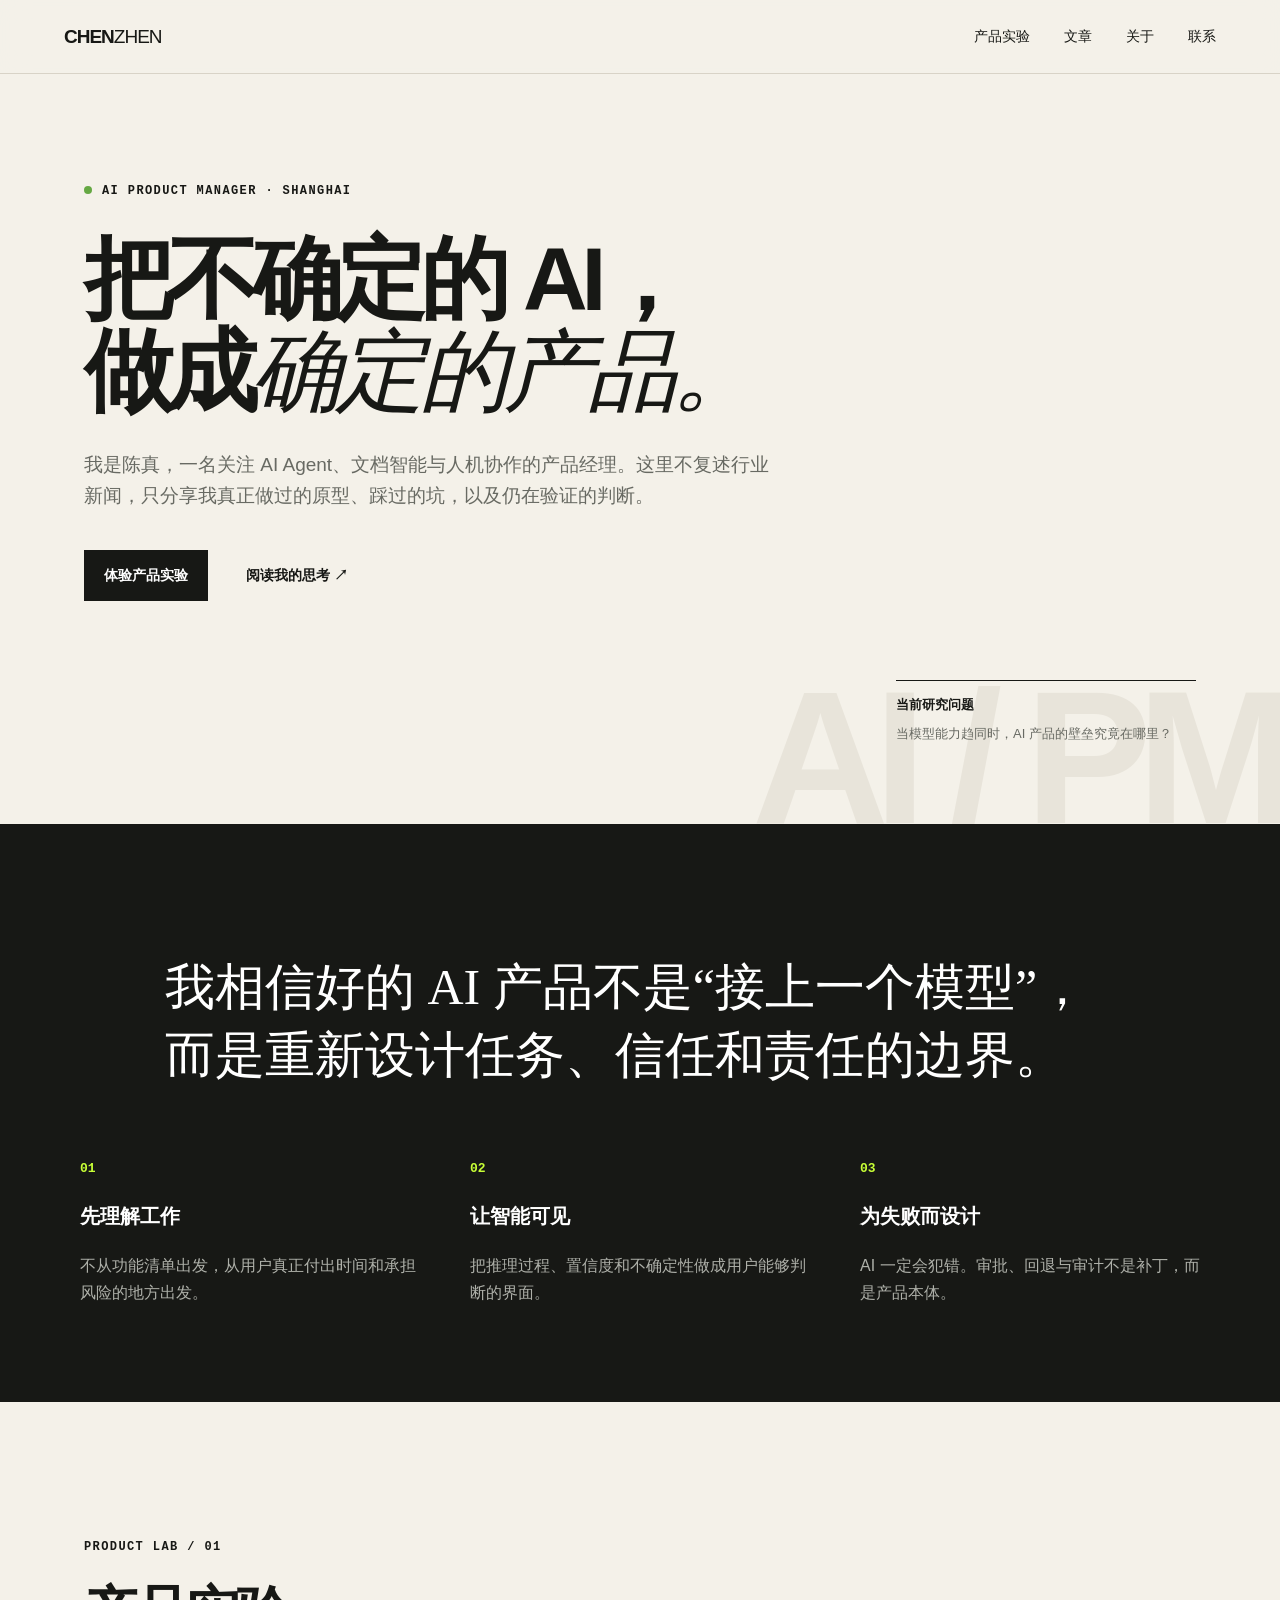
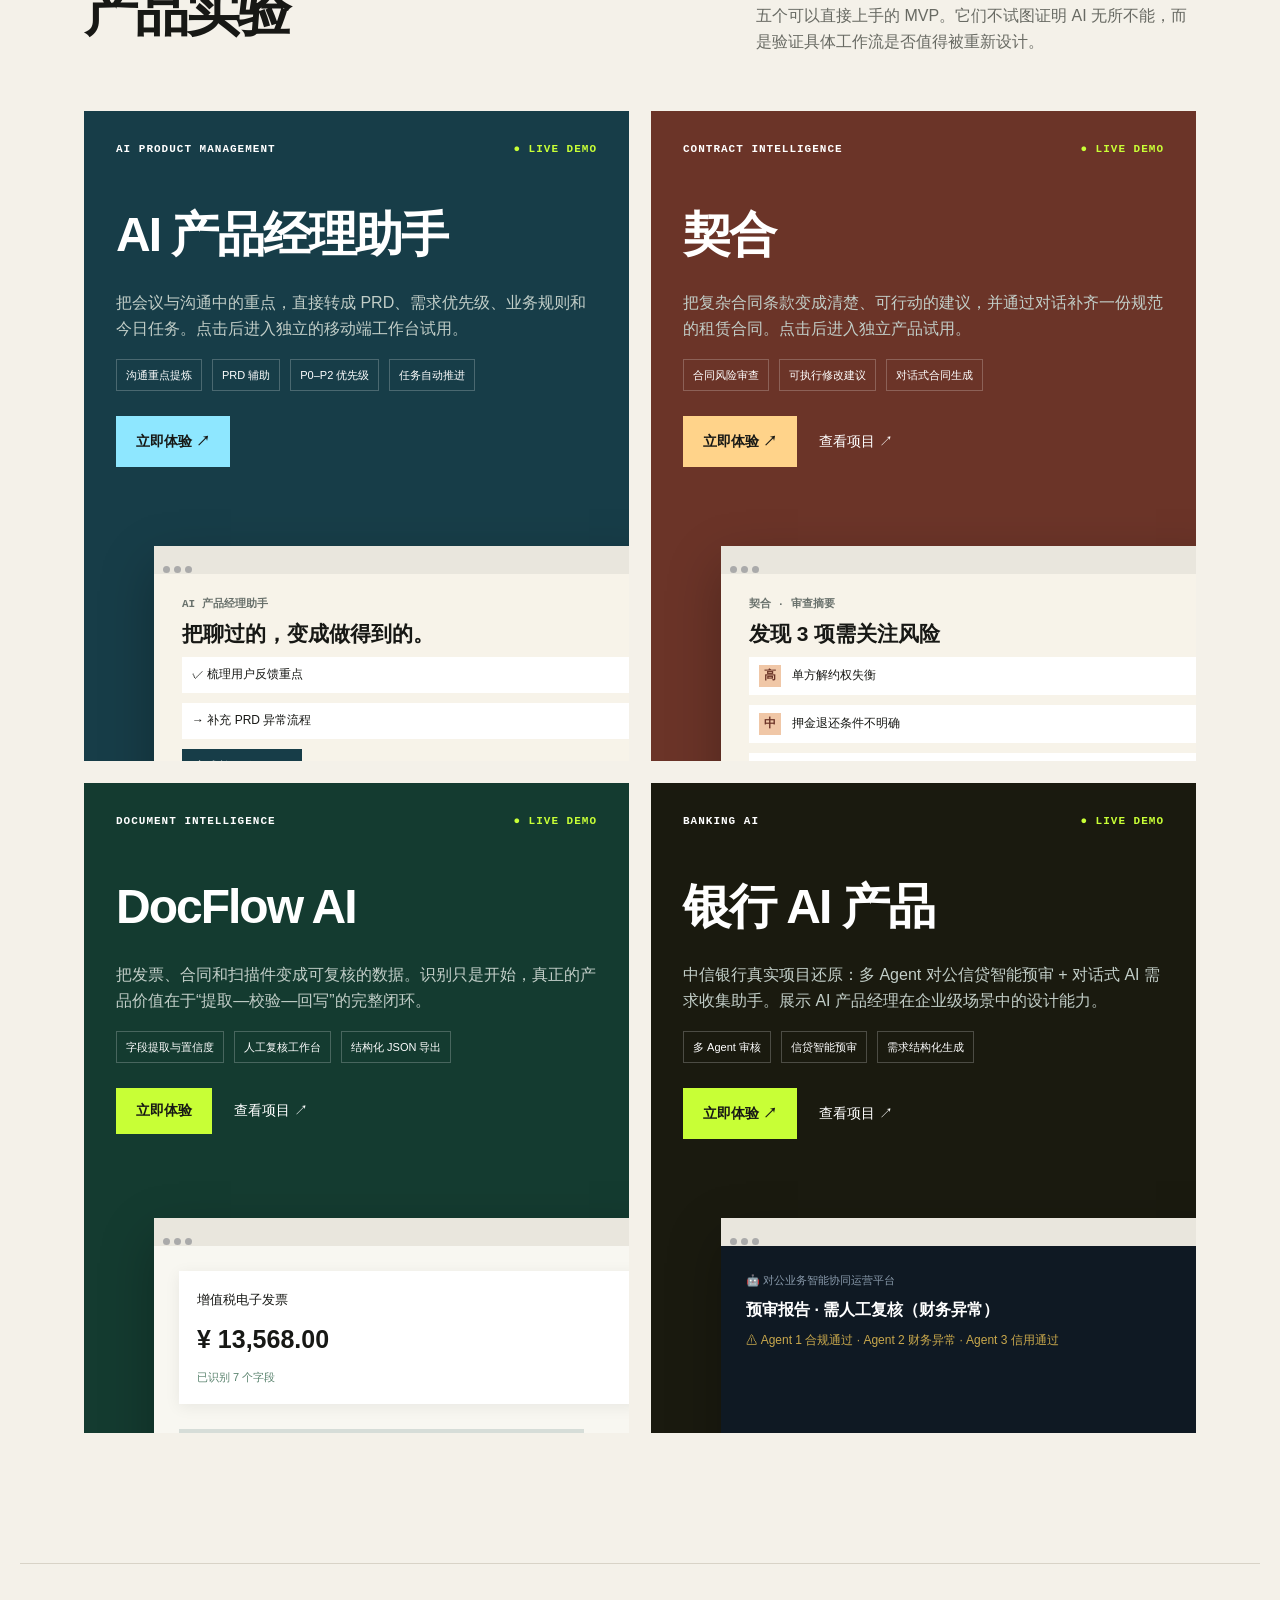
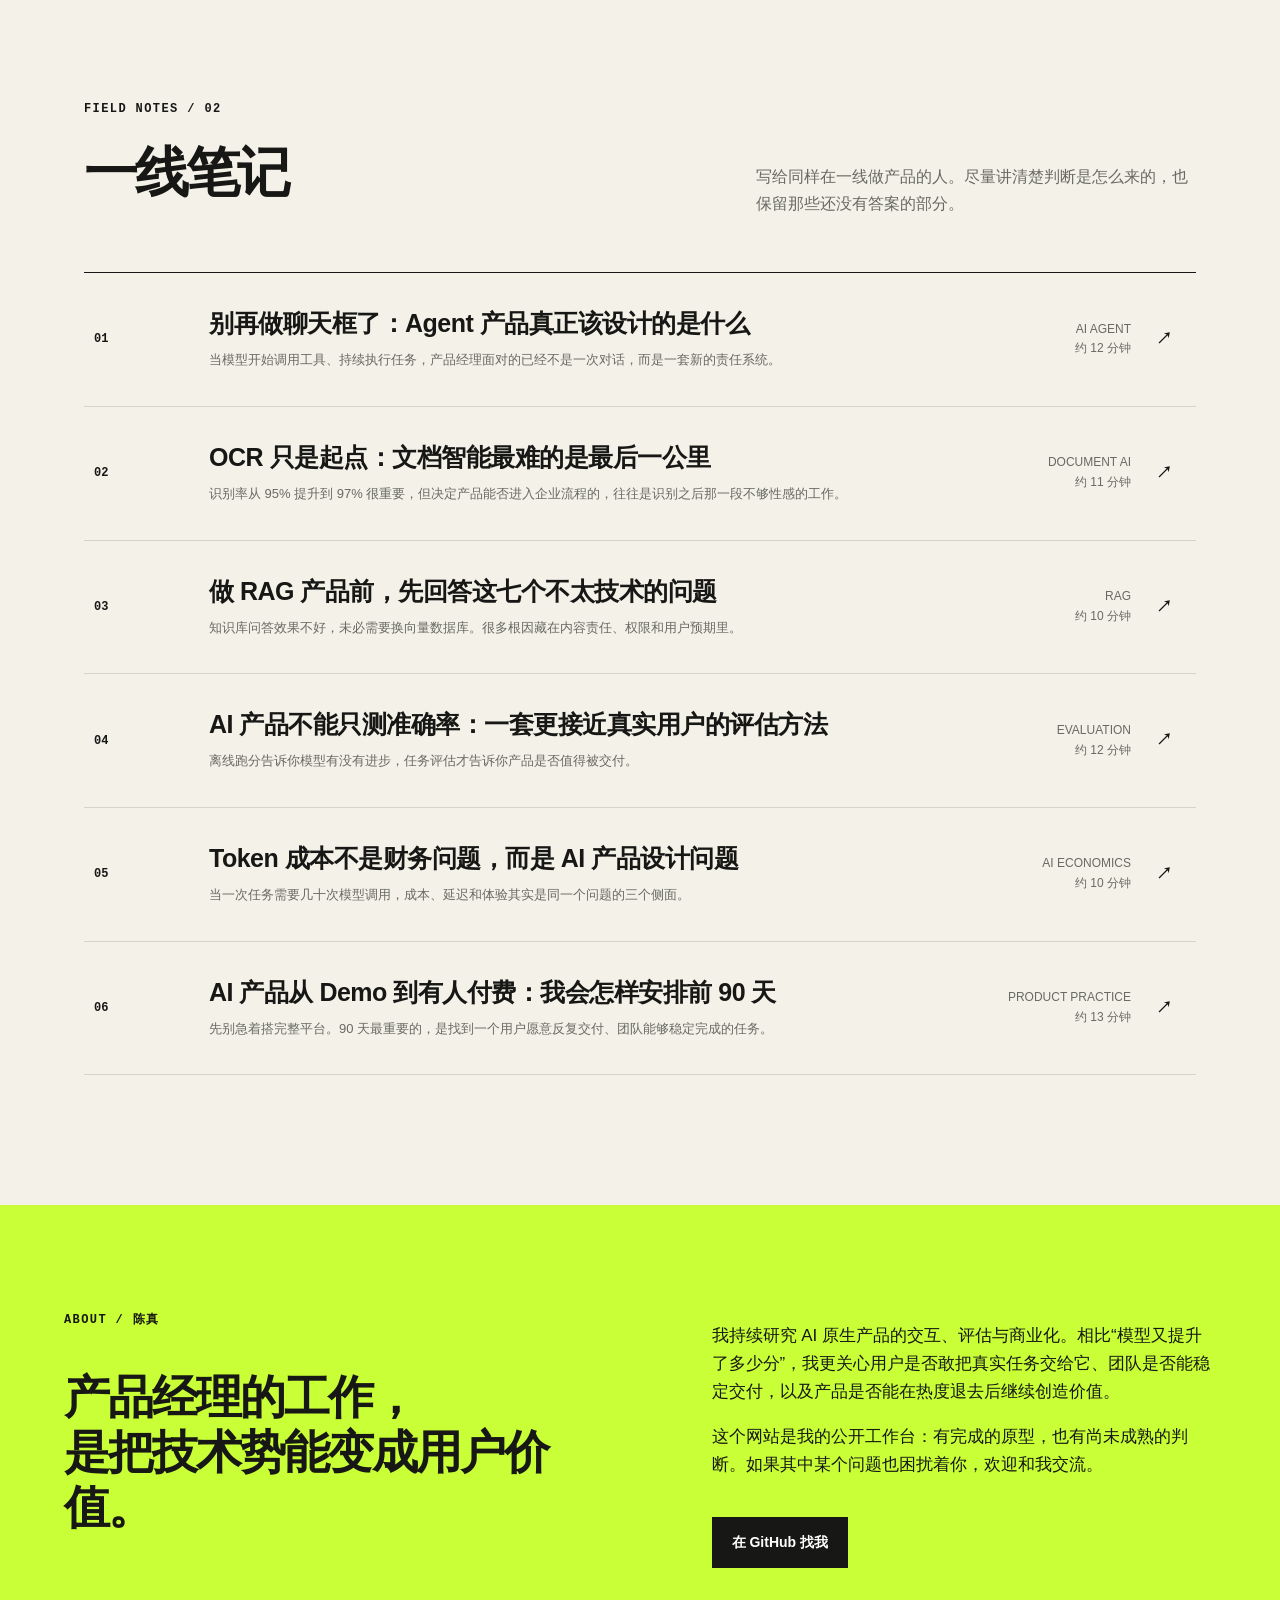
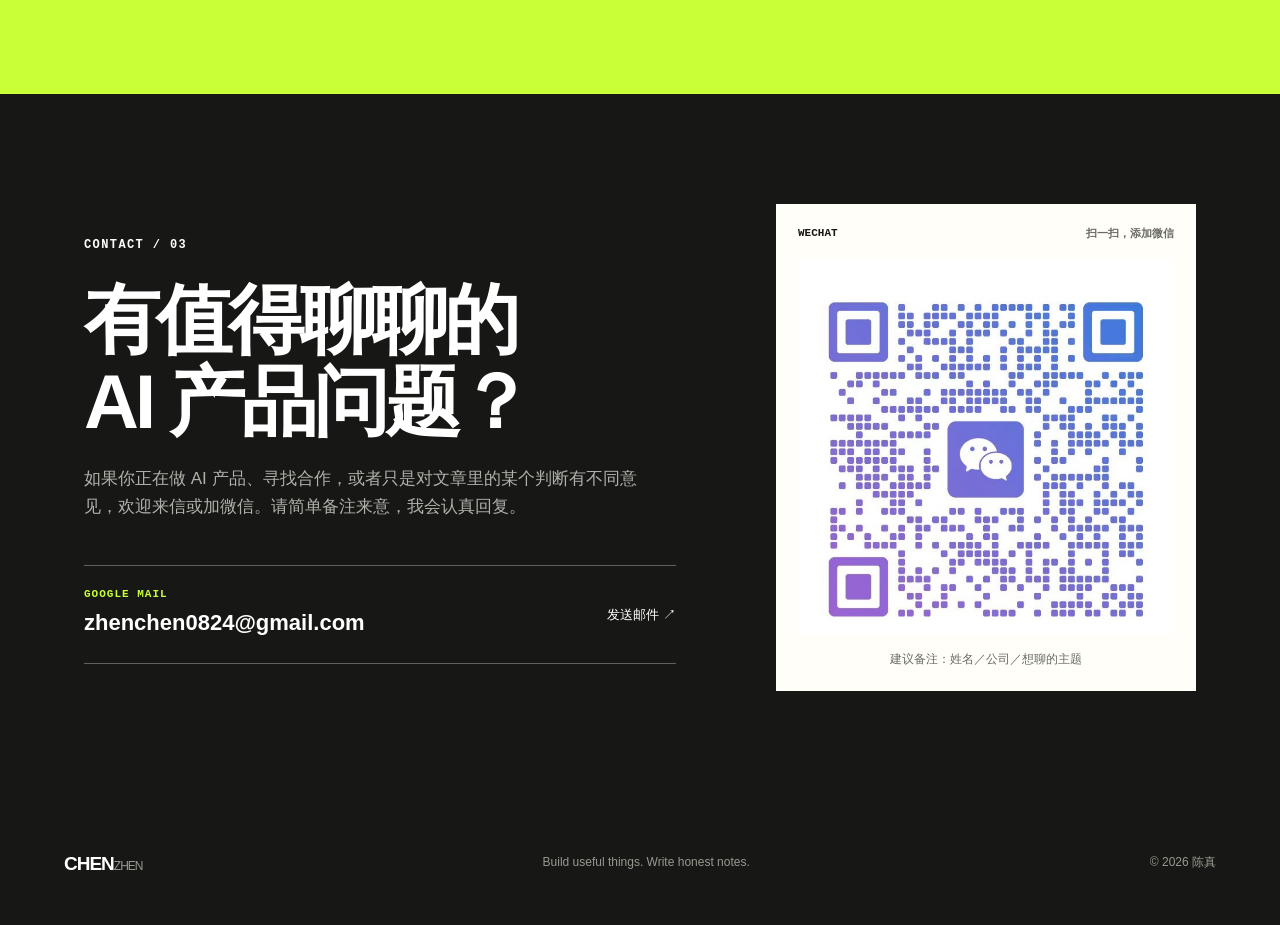
==== commit 1588e0a7: "feat: 新增银行AI产品Demo入口（多Agent预审 + AI需求助手）" ====
--- a/index.html
+++ b/index.html
@@ -29,12 +29,12 @@
     </section>
 
     <section id="work" class="section reveal">
-      <div class="section-head"><div><span>PRODUCT LAB / 01</span><h2>产品实验</h2></div><p>四个可以直接上手的 MVP。它们不试图证明 AI 无所不能，而是验证具体工作流是否值得被重新设计。</p></div>
+      <div class="section-head"><div><span>PRODUCT LAB / 01</span><h2>产品实验</h2></div><p>五个可以直接上手的 MVP。它们不试图证明 AI 无所不能，而是验证具体工作流是否值得被重新设计。</p></div>
       <div class="projects">
         <article class="project project-pm"><div class="project-top"><span>AI PRODUCT MANAGEMENT</span><span class="live">● LIVE DEMO</span></div><h3>AI 产品经理助手</h3><p>把会议与沟通中的重点，直接转成 PRD、需求优先级、业务规则和今日任务。点击后进入独立的移动端工作台试用。</p><ul><li>沟通重点提炼</li><li>PRD 辅助</li><li>P0–P2 优先级</li><li>任务自动推进</li></ul><div class="project-actions"><a class="btn primary pm" href="https://pcnb1hyogm5l.feishuapp.com/app/app_17a7k16nspg" target="_blank" rel="noreferrer">立即体验 ↗</a></div><div class="project-screen pm-screen"><div class="screen-bar"><i></i><i></i><i></i></div><div class="pm-summary"><small>AI 产品经理助手</small><b>把聊过的，变成做得到的。</b><span>✓ 梳理用户反馈重点</span><span>→ 补充 PRD 异常流程</span><em class="pm-next">完成并开始下一项</em></div></div></article>
         <article class="project project-qihe"><div class="project-top"><span>CONTRACT INTELLIGENCE</span><span class="live">● LIVE DEMO</span></div><h3>契合</h3><p>把复杂合同条款变成清楚、可行动的建议，并通过对话补齐一份规范的租赁合同。点击后进入独立产品试用。</p><ul><li>合同风险审查</li><li>可执行修改建议</li><li>对话式合同生成</li></ul><div class="project-actions"><a class="btn primary qihe" href="https://qihe-contract-assistant.pretty-eagle-1409.chatgpt.site" target="_blank" rel="noreferrer">立即体验 ↗</a><a href="https://github.com/Jeane-Chen/qihe-ai-contract-assistant" target="_blank" rel="noreferrer">查看项目 ↗</a></div><div class="project-screen qihe-screen"><div class="screen-bar"><i></i><i></i><i></i></div><div class="qihe-summary"><small>契合 · 审查摘要</small><b>发现 3 项需关注风险</b><span><i>高</i> 单方解约权失衡</span><span><i>中</i> 押金退还条件不明确</span><span><i>低</i> 租金金额表述清晰</span></div></div></article>
         <article class="project project-green"><div class="project-top"><span>DOCUMENT INTELLIGENCE</span><span class="live">● LIVE DEMO</span></div><h3>DocFlow AI</h3><p>把发票、合同和扫描件变成可复核的数据。识别只是开始，真正的产品价值在于“提取—校验—回写”的完整闭环。</p><ul><li>字段提取与置信度</li><li>人工复核工作台</li><li>结构化 JSON 导出</li></ul><div class="project-actions"><button class="btn primary" data-demo="docflow">立即体验</button><a href="https://github.com/Jeane-Chen/docflow-ai-mvp" target="_blank" rel="noreferrer">查看项目 ↗</a></div><div class="project-screen doc-screen"><div class="screen-bar"><i></i><i></i><i></i></div><div class="doc-paper"><small>增值税电子发票</small><b>¥ 13,568.00</b><span>已识别 7 个字段</span></div><div class="doc-fields"><i style="width:88%"></i><i style="width:72%"></i><i style="width:94%"></i></div></div></article>
-        <article class="project project-violet"><div class="project-top"><span>CODING AGENT</span><span class="live">● LIVE DEMO</span></div><h3>DevAgent Hub</h3><p>从 Issue 到可审查的代码方案。智能体负责理解、规划和验证，是否采用变更始终由人决定。</p><ul><li>Issue 任务规划</li><li>安全 Patch 预览</li><li>Human-in-the-loop</li></ul><div class="project-actions"><button class="btn primary violet" data-demo="devagent">立即体验</button><a href="https://github.com/Jeane-Chen/devagent-hub-mvp" target="_blank" rel="noreferrer">查看项目 ↗</a></div><div class="project-screen code-screen"><div class="screen-bar"><i></i><i></i><i></i></div><code><em>+</em> clean_name = name.strip()<br><em>+</em> if not clean_name:<br><em>+</em>&nbsp;&nbsp; clean_name = "friend"<br><span>✓ 3 tests passed</span></code></div></article>
+        <article class="project project-gold"><div class="project-top"><span>BANKING AI</span><span class="live">● LIVE DEMO</span></div><h3>银行 AI 产品</h3><p>中信银行真实项目还原：多 Agent 对公信贷智能预审 + 对话式 AI 需求收集助手。展示 AI 产品经理在企业级场景中的设计能力。</p><ul><li>多 Agent 审核</li><li>信贷智能预审</li><li>需求结构化生成</li></ul><div class="project-actions"><a class="btn primary" href="/ai-pm-demo/" target="_blank" rel="noreferrer">立即体验 ↗</a><a href="https://github.com/Jeane-Chen/ai-pm-demo" target="_blank" rel="noreferrer">查看项目 ↗</a></div><div class="project-screen bank-screen"><div class="screen-bar"><i></i><i></i><i></i></div><div class="bank-preview"><small>🤖 对公业务智能协同运营平台</small><b>预审报告 · 需人工复核（财务异常）</b><span>⚠ Agent 1 合规通过 · Agent 2 财务异常 · Agent 3 信用通过</span></div></div></article>
       </div>
     </section>
 
--- a/styles.css
+++ b/styles.css
@@ -1 +1 @@
-:root{--ink:#171815;--paper:#f4f1e9;--muted:#686a63;--line:#d8d3c7;--acid:#c8ff36;--green:#143b30;--violet:#5f4b8b;--white:#fffef9}*{box-sizing:border-box}html{scroll-behavior:smooth}body{margin:0;background:var(--paper);color:var(--ink);font-family:Inter,"PingFang SC","Microsoft YaHei",sans-serif;line-height:1.65}.nav{height:74px;display:flex;align-items:center;justify-content:space-between;padding:0 5vw;border-bottom:1px solid var(--line);position:sticky;top:0;background:#f4f1e9eb;backdrop-filter:blur(14px);z-index:20}.logo{font-weight:900;letter-spacing:-1px;text-decoration:none;color:var(--ink);font-size:19px}.logo span{font-weight:400}.nav nav{display:flex;gap:34px}.nav nav a,.project-actions a{color:var(--ink);text-decoration:none;font-size:14px}.menu{display:none;background:none;border:0;font-size:22px}main{overflow:hidden}.hero,.section,.manifesto,.about{max-width:1240px;margin:auto;padding-left:5vw;padding-right:5vw}.hero{min-height:750px;padding-top:110px;position:relative}.hero:after{content:"AI / PM";position:absolute;right:-20px;bottom:-90px;font-size:190px;font-weight:900;letter-spacing:-15px;color:#e8e4da;z-index:-1}.eyebrow,.section-head span,.stamp{font:700 12px/1.2 ui-monospace,SFMono-Regular,monospace;letter-spacing:1.4px}.eyebrow i{display:inline-block;width:8px;height:8px;border-radius:50%;background:#65a843;margin-right:10px}.hero h1{font-size:clamp(52px,7vw,102px);line-height:1.02;letter-spacing:-6px;margin:36px 0 32px;max-width:1050px}.hero h1 span{font-family:Georgia,"Songti SC",serif;font-weight:400;font-style:italic}.hero-copy{font-size:19px;color:var(--muted);max-width:700px}.hero-actions{display:flex;gap:18px;align-items:center;margin-top:38px}.btn{border:0;padding:14px 20px;border-radius:0;font-weight:800;cursor:pointer;text-decoration:none;display:inline-block;font-size:14px}.btn.primary{background:var(--ink);color:white}.btn.text{color:var(--ink)}.hero-note{position:absolute;right:5vw;bottom:80px;width:300px;border-top:1px solid var(--ink);padding-top:13px;font-size:13px}.hero-note b{display:block;margin-bottom:7px}.hero-note span{color:var(--muted)}.manifesto{background:var(--ink);color:white;max-width:none;padding-top:80px;padding-bottom:80px}.manifesto>p,.manifesto-grid{max-width:1120px;margin-left:auto;margin-right:auto}.manifesto>p{font:400 clamp(28px,4vw,50px)/1.35 Georgia,"Songti SC",serif;max-width:950px;margin-bottom:65px}.manifesto-grid{display:grid;grid-template-columns:repeat(3,1fr);gap:50px}.manifesto-grid b{color:var(--acid);font-family:monospace}.manifesto-grid h3{font-size:20px}.manifesto-grid p{color:#aeb0a9}.section{padding-top:130px;padding-bottom:130px}.section-head{display:flex;justify-content:space-between;align-items:end;margin-bottom:55px}.section-head h2{font-size:54px;letter-spacing:-3px;margin:8px 0 0}.section-head>p{width:440px;color:var(--muted);margin:0}.projects{display:grid;grid-template-columns:1fr 1fr;gap:22px}.project{padding:32px;min-height:650px;color:white;position:relative;overflow:hidden}.project-green{background:var(--green)}.project-violet{background:#29213e}.project-top{display:flex;justify-content:space-between;font:700 11px monospace;letter-spacing:1px}.live{color:var(--acid)}.project h3{font-size:48px;letter-spacing:-2px;margin:40px 0 15px}.project>p{color:#c2cec8;max-width:520px}.project ul{display:flex;list-style:none;padding:0;gap:10px;flex-wrap:wrap}.project li{border:1px solid #ffffff38;padding:6px 9px;font-size:11px}.project-actions{display:flex;align-items:center;gap:22px;margin-top:25px}.project-actions .primary{background:var(--acid);color:var(--ink)}.project-actions .violet{background:#c4b0ff}.project-actions a{color:white}.project-screen{position:absolute;left:70px;right:-35px;bottom:-45px;height:260px;background:#f8f7f1;color:var(--ink);box-shadow:0 20px 50px #0004}.screen-bar{height:28px;background:#e9e6dd;padding:9px}.screen-bar i{display:inline-block;width:7px;height:7px;border-radius:50%;background:#aaa;margin-right:4px}.doc-paper{margin:25px;background:white;padding:18px;display:grid;box-shadow:0 3px 15px #0001}.doc-paper b{font-size:25px;margin:8px 0}.doc-paper span{color:#5b846f;font-size:11px}.doc-fields{padding:0 25px}.doc-fields i{height:10px;background:#d6ddd8;display:block;margin:11px 0}.code-screen{background:#0c0d11;color:#dfe8e3}.code-screen code{display:block;padding:28px;line-height:2;font-size:13px}.code-screen em{color:#7cf0a7;font-style:normal}.code-screen span{color:#7cf0a7;display:block;margin-top:10px}.writing{border-top:1px solid var(--line)}.article-list{border-top:1px solid var(--ink)}.article-card{display:grid;grid-template-columns:90px 1fr 230px 30px;gap:25px;align-items:center;border-bottom:1px solid var(--line);padding:30px 10px;text-decoration:none;color:var(--ink);transition:.25s}.article-card:hover{background:var(--white);padding-left:20px}.article-card .num{font:700 12px monospace}.article-card h3{font-size:25px;margin:0;letter-spacing:-.5px}.article-card p{color:var(--muted);font-size:13px;margin:5px 0}.article-card .meta{text-align:right;color:var(--muted);font-size:12px}.about{display:grid;grid-template-columns:1.05fr .95fr;gap:90px;padding-top:100px;padding-bottom:120px;background:var(--acid);max-width:none}.about>div{max-width:570px}.about>div:first-child{margin-left:auto}.about h2{font-size:46px;line-height:1.2;letter-spacing:-2px}.about p{font-size:17px}.about .btn{margin-top:20px}footer{display:flex;justify-content:space-between;align-items:center;padding:40px 5vw;background:var(--ink);color:white}footer p,footer span{color:#969990;font-size:12px}footer .logo{color:white}dialog{border:0;padding:0;width:min(900px,94vw);max-height:90vh;background:#111713;color:white;box-shadow:0 30px 90px #0008}dialog::backdrop{background:#111a;backdrop-filter:blur(5px)}.dialog-close{position:absolute;right:15px;top:10px;border:0;background:none;color:white;font-size:28px;z-index:2;cursor:pointer}.demo{padding:35px}.demo h2{font-size:38px;margin:8px 0}.demo .lead{color:#aeb8b1}.demo-grid{display:grid;grid-template-columns:1fr 1fr;gap:18px;margin-top:25px}.demo-panel{background:#18211c;padding:20px}.demo label{font-size:12px;color:#aab3ad}.demo textarea,.demo input{width:100%;background:#0d120f;border:1px solid #34433a;color:white;padding:12px;margin:6px 0 12px;font:13px/1.6 inherit}.demo textarea{height:230px;resize:vertical}.demo .btn{background:var(--acid);color:var(--ink)}.field-row{display:grid;grid-template-columns:85px 1fr 40px;gap:8px;align-items:center;margin:8px 0}.field-row small{color:#85dda5}.plan-step{border-left:2px solid #4e6357;padding:4px 0 14px 16px}.plan-step.done{border-color:var(--acid)}.plan-step b{display:block}.plan-step span{color:#8f9d94;font-size:12px}.patch{background:#080b09;padding:14px;white-space:pre-wrap;color:#b7e9c8;font:12px/1.6 monospace;max-height:260px;overflow:auto}.article-hero,.article-body{max-width:850px;margin:auto;padding-left:25px;padding-right:25px}.article-hero{padding-top:100px;padding-bottom:60px}.article-hero .back{color:var(--muted);text-decoration:none}.article-hero h1{font-size:clamp(40px,6vw,70px);line-height:1.15;letter-spacing:-3px;margin:35px 0 25px}.article-hero .dek{font:22px/1.6 Georgia,"Songti SC",serif;color:var(--muted)}.article-meta{display:flex;gap:25px;font:12px monospace;border-top:1px solid var(--line);padding-top:18px}.article-body{padding-bottom:120px;font-family:Georgia,"Songti SC",serif;font-size:18px;line-height:2}.article-body h2{font-family:Inter,"PingFang SC",sans-serif;font-size:30px;line-height:1.35;margin-top:60px;letter-spacing:-1px}.article-body blockquote{margin:45px 0;padding:22px 28px;border-left:4px solid var(--acid);background:var(--white);font-size:21px}.article-end{margin-top:80px;border-top:1px solid var(--line);padding-top:25px;font-family:Inter,sans-serif}.reveal{animation:rise .7s both}@keyframes rise{from{opacity:0;transform:translateY(18px)}to{opacity:1;transform:none}}@media(max-width:800px){.nav nav{display:none}.menu{display:block}.hero{padding-top:70px;min-height:690px}.hero h1{letter-spacing:-3px}.hero-note{position:static;margin-top:70px}.manifesto-grid,.projects,.about,.demo-grid{grid-template-columns:1fr}.section{padding-top:85px;padding-bottom:85px}.section-head{display:block}.section-head>p{width:auto}.project{min-height:600px}.project-screen{left:30px}.article-card{grid-template-columns:45px 1fr 20px}.article-card .meta{display:none}.about{padding-left:7vw;padding-right:7vw;gap:25px}.about>div:first-child{margin:0}footer{display:block}footer>*{display:block;margin:10px 0}}
+:root{--ink:#171815;--paper:#f4f1e9;--muted:#686a63;--line:#d8d3c7;--acid:#c8ff36;--green:#143b30;--violet:#5f4b8b;--white:#fffef9}*{box-sizing:border-box}html{scroll-behavior:smooth}body{margin:0;background:var(--paper);color:var(--ink);font-family:Inter,"PingFang SC","Microsoft YaHei",sans-serif;line-height:1.65}.nav{height:74px;display:flex;align-items:center;justify-content:space-between;padding:0 5vw;border-bottom:1px solid var(--line);position:sticky;top:0;background:#f4f1e9eb;backdrop-filter:blur(14px);z-index:20}.logo{font-weight:900;letter-spacing:-1px;text-decoration:none;color:var(--ink);font-size:19px}.logo span{font-weight:400}.nav nav{display:flex;gap:34px}.nav nav a,.project-actions a{color:var(--ink);text-decoration:none;font-size:14px}.menu{display:none;background:none;border:0;font-size:22px}main{overflow:hidden}.hero,.section,.manifesto,.about{max-width:1240px;margin:auto;padding-left:5vw;padding-right:5vw}.hero{min-height:750px;padding-top:110px;position:relative}.hero:after{content:"AI / PM";position:absolute;right:-20px;bottom:-90px;font-size:190px;font-weight:900;letter-spacing:-15px;color:#e8e4da;z-index:-1}.eyebrow,.section-head span,.stamp{font:700 12px/1.2 ui-monospace,SFMono-Regular,monospace;letter-spacing:1.4px}.eyebrow i{display:inline-block;width:8px;height:8px;border-radius:50%;background:#65a843;margin-right:10px}.hero h1{font-size:clamp(52px,7vw,102px);line-height:1.02;letter-spacing:-6px;margin:36px 0 32px;max-width:1050px}.hero h1 span{font-family:Georgia,"Songti SC",serif;font-weight:400;font-style:italic}.hero-copy{font-size:19px;color:var(--muted);max-width:700px}.hero-actions{display:flex;gap:18px;align-items:center;margin-top:38px}.btn{border:0;padding:14px 20px;border-radius:0;font-weight:800;cursor:pointer;text-decoration:none;display:inline-block;font-size:14px}.btn.primary{background:var(--ink);color:white}.btn.text{color:var(--ink)}.hero-note{position:absolute;right:5vw;bottom:80px;width:300px;border-top:1px solid var(--ink);padding-top:13px;font-size:13px}.hero-note b{display:block;margin-bottom:7px}.hero-note span{color:var(--muted)}.manifesto{background:var(--ink);color:white;max-width:none;padding-top:80px;padding-bottom:80px}.manifesto>p,.manifesto-grid{max-width:1120px;margin-left:auto;margin-right:auto}.manifesto>p{font:400 clamp(28px,4vw,50px)/1.35 Georgia,"Songti SC",serif;max-width:950px;margin-bottom:65px}.manifesto-grid{display:grid;grid-template-columns:repeat(3,1fr);gap:50px}.manifesto-grid b{color:var(--acid);font-family:monospace}.manifesto-grid h3{font-size:20px}.manifesto-grid p{color:#aeb0a9}.section{padding-top:130px;padding-bottom:130px}.section-head{display:flex;justify-content:space-between;align-items:end;margin-bottom:55px}.section-head h2{font-size:54px;letter-spacing:-3px;margin:8px 0 0}.section-head>p{width:440px;color:var(--muted);margin:0}.projects{display:grid;grid-template-columns:1fr 1fr;gap:22px}.project{padding:32px;min-height:650px;color:white;position:relative;overflow:hidden}.project-green{background:var(--green)}.project-violet{background:#29213e}.project-gold{background:#1a1a0f}.project-top{display:flex;justify-content:space-between;font:700 11px monospace;letter-spacing:1px}.live{color:var(--acid)}.project h3{font-size:48px;letter-spacing:-2px;margin:40px 0 15px}.project>p{color:#c2cec8;max-width:520px}.project ul{display:flex;list-style:none;padding:0;gap:10px;flex-wrap:wrap}.project li{border:1px solid #ffffff38;padding:6px 9px;font-size:11px}.project-actions{display:flex;align-items:center;gap:22px;margin-top:25px}.project-actions .primary{background:var(--acid);color:var(--ink)}.project-actions .violet{background:#c4b0ff}.project-actions a{color:white}.project-screen{position:absolute;left:70px;right:-35px;bottom:-45px;height:260px;background:#f8f7f1;color:var(--ink);box-shadow:0 20px 50px #0004}.screen-bar{height:28px;background:#e9e6dd;padding:9px}.screen-bar i{display:inline-block;width:7px;height:7px;border-radius:50%;background:#aaa;margin-right:4px}.doc-paper{margin:25px;background:white;padding:18px;display:grid;box-shadow:0 3px 15px #0001}.doc-paper b{font-size:25px;margin:8px 0}.doc-paper span{color:#5b846f;font-size:11px}.doc-fields{padding:0 25px}.doc-fields i{height:10px;background:#d6ddd8;display:block;margin:11px 0}.code-screen{background:#0c0d11;color:#dfe8e3}.code-screen code{display:block;padding:28px;line-height:2;font-size:13px}.code-screen em{color:#7cf0a7;font-style:normal}.code-screen span{color:#7cf0a7;display:block;margin-top:10px}.bank-screen{background:#0f1923;color:#c9a84c}.bank-preview{padding:25px}.bank-preview small{display:block;font-size:11px;color:#8899aa;margin-bottom:8px}.bank-preview b{display:block;font-size:16px;color:#fff;margin-bottom:8px}.bank-preview span{display:block;font-size:12px;color:#c9a84c}.writing{border-top:1px solid var(--line)}.article-list{border-top:1px solid var(--ink)}.article-card{display:grid;grid-template-columns:90px 1fr 230px 30px;gap:25px;align-items:center;border-bottom:1px solid var(--line);padding:30px 10px;text-decoration:none;color:var(--ink);transition:.25s}.article-card:hover{background:var(--white);padding-left:20px}.article-card .num{font:700 12px monospace}.article-card h3{font-size:25px;margin:0;letter-spacing:-.5px}.article-card p{color:var(--muted);font-size:13px;margin:5px 0}.article-card .meta{text-align:right;color:var(--muted);font-size:12px}.about{display:grid;grid-template-columns:1.05fr .95fr;gap:90px;padding-top:100px;padding-bottom:120px;background:var(--acid);max-width:none}.about>div{max-width:570px}.about>div:first-child{margin-left:auto}.about h2{font-size:46px;line-height:1.2;letter-spacing:-2px}.about p{font-size:17px}.about .btn{margin-top:20px}footer{display:flex;justify-content:space-between;align-items:center;padding:40px 5vw;background:var(--ink);color:white}footer p,footer span{color:#969990;font-size:12px}footer .logo{color:white}dialog{border:0;padding:0;width:min(900px,94vw);max-height:90vh;background:#111713;color:white;box-shadow:0 30px 90px #0008}dialog::backdrop{background:#111a;backdrop-filter:blur(5px)}.dialog-close{position:absolute;right:15px;top:10px;border:0;background:none;color:white;font-size:28px;z-index:2;cursor:pointer}.demo{padding:35px}.demo h2{font-size:38px;margin:8px 0}.demo .lead{color:#aeb8b1}.demo-grid{display:grid;grid-template-columns:1fr 1fr;gap:18px;margin-top:25px}.demo-panel{background:#18211c;padding:20px}.demo label{font-size:12px;color:#aab3ad}.demo textarea,.demo input{width:100%;background:#0d120f;border:1px solid #34433a;color:white;padding:12px;margin:6px 0 12px;font:13px/1.6 inherit}.demo textarea{height:230px;resize:vertical}.demo .btn{background:var(--acid);color:var(--ink)}.field-row{display:grid;grid-template-columns:85px 1fr 40px;gap:8px;align-items:center;margin:8px 0}.field-row small{color:#85dda5}.plan-step{border-left:2px solid #4e6357;padding:4px 0 14px 16px}.plan-step.done{border-color:var(--acid)}.plan-step b{display:block}.plan-step span{color:#8f9d94;font-size:12px}.patch{background:#080b09;padding:14px;white-space:pre-wrap;color:#b7e9c8;font:12px/1.6 monospace;max-height:260px;overflow:auto}.article-hero,.article-body{max-width:850px;margin:auto;padding-left:25px;padding-right:25px}.article-hero{padding-top:100px;padding-bottom:60px}.article-hero .back{color:var(--muted);text-decoration:none}.article-hero h1{font-size:clamp(40px,6vw,70px);line-height:1.15;letter-spacing:-3px;margin:35px 0 25px}.article-hero .dek{font:22px/1.6 Georgia,"Songti SC",serif;color:var(--muted)}.article-meta{display:flex;gap:25px;font:12px monospace;border-top:1px solid var(--line);padding-top:18px}.article-body{padding-bottom:120px;font-family:Georgia,"Songti SC",serif;font-size:18px;line-height:2}.article-body h2{font-family:Inter,"PingFang SC",sans-serif;font-size:30px;line-height:1.35;margin-top:60px;letter-spacing:-1px}.article-body blockquote{margin:45px 0;padding:22px 28px;border-left:4px solid var(--acid);background:var(--white);font-size:21px}.article-end{margin-top:80px;border-top:1px solid var(--line);padding-top:25px;font-family:Inter,sans-serif}.reveal{animation:rise .7s both}@keyframes rise{from{opacity:0;transform:translateY(18px)}to{opacity:1;transform:none}}@media(max-width:800px){.nav nav{display:none}.menu{display:block}.hero{padding-top:70px;min-height:690px}.hero h1{letter-spacing:-3px}.hero-note{position:static;margin-top:70px}.manifesto-grid,.projects,.about,.demo-grid{grid-template-columns:1fr}.section{padding-top:85px;padding-bottom:85px}.section-head{display:block}.section-head>p{width:auto}.project{min-height:600px}.project-screen{left:30px}.article-card{grid-template-columns:45px 1fr 20px}.article-card .meta{display:none}.about{padding-left:7vw;padding-right:7vw;gap:25px}.about>div:first-child{margin:0}footer{display:block}footer>*{display:block;margin:10px 0}}
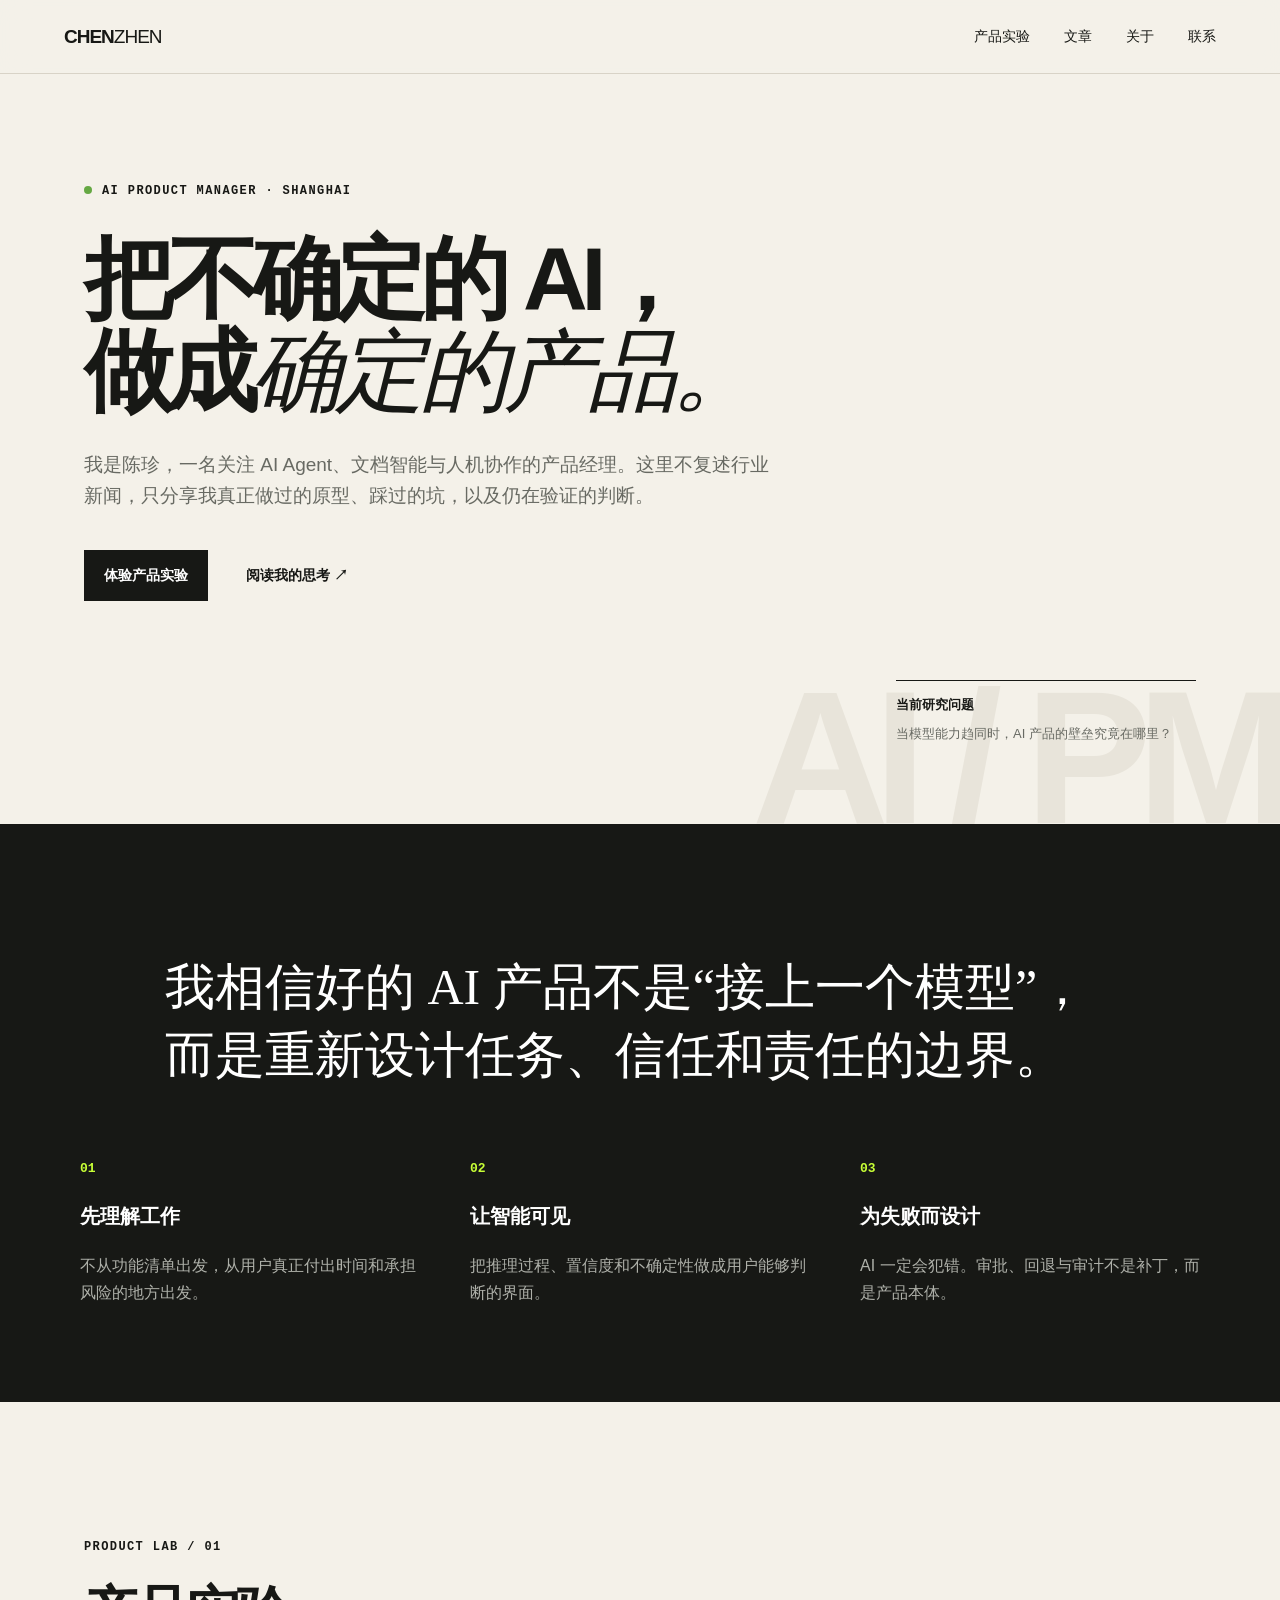
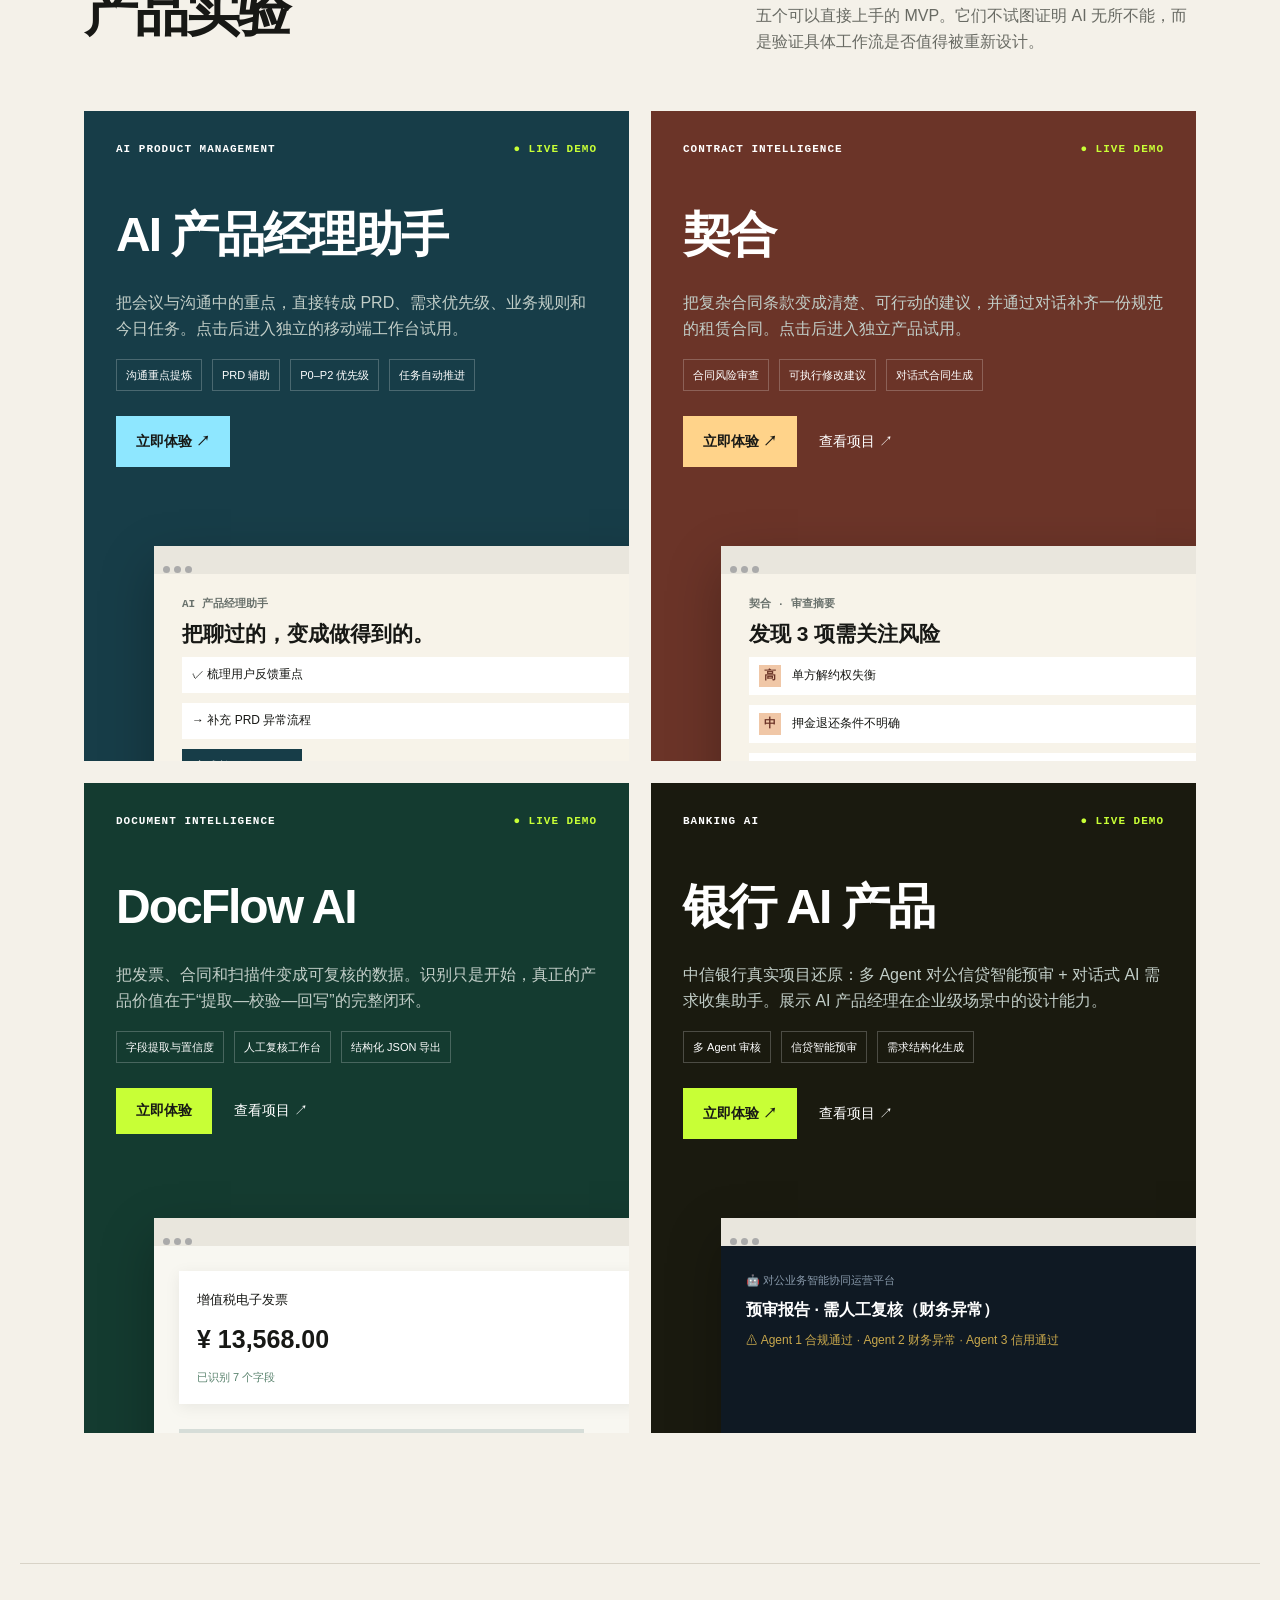
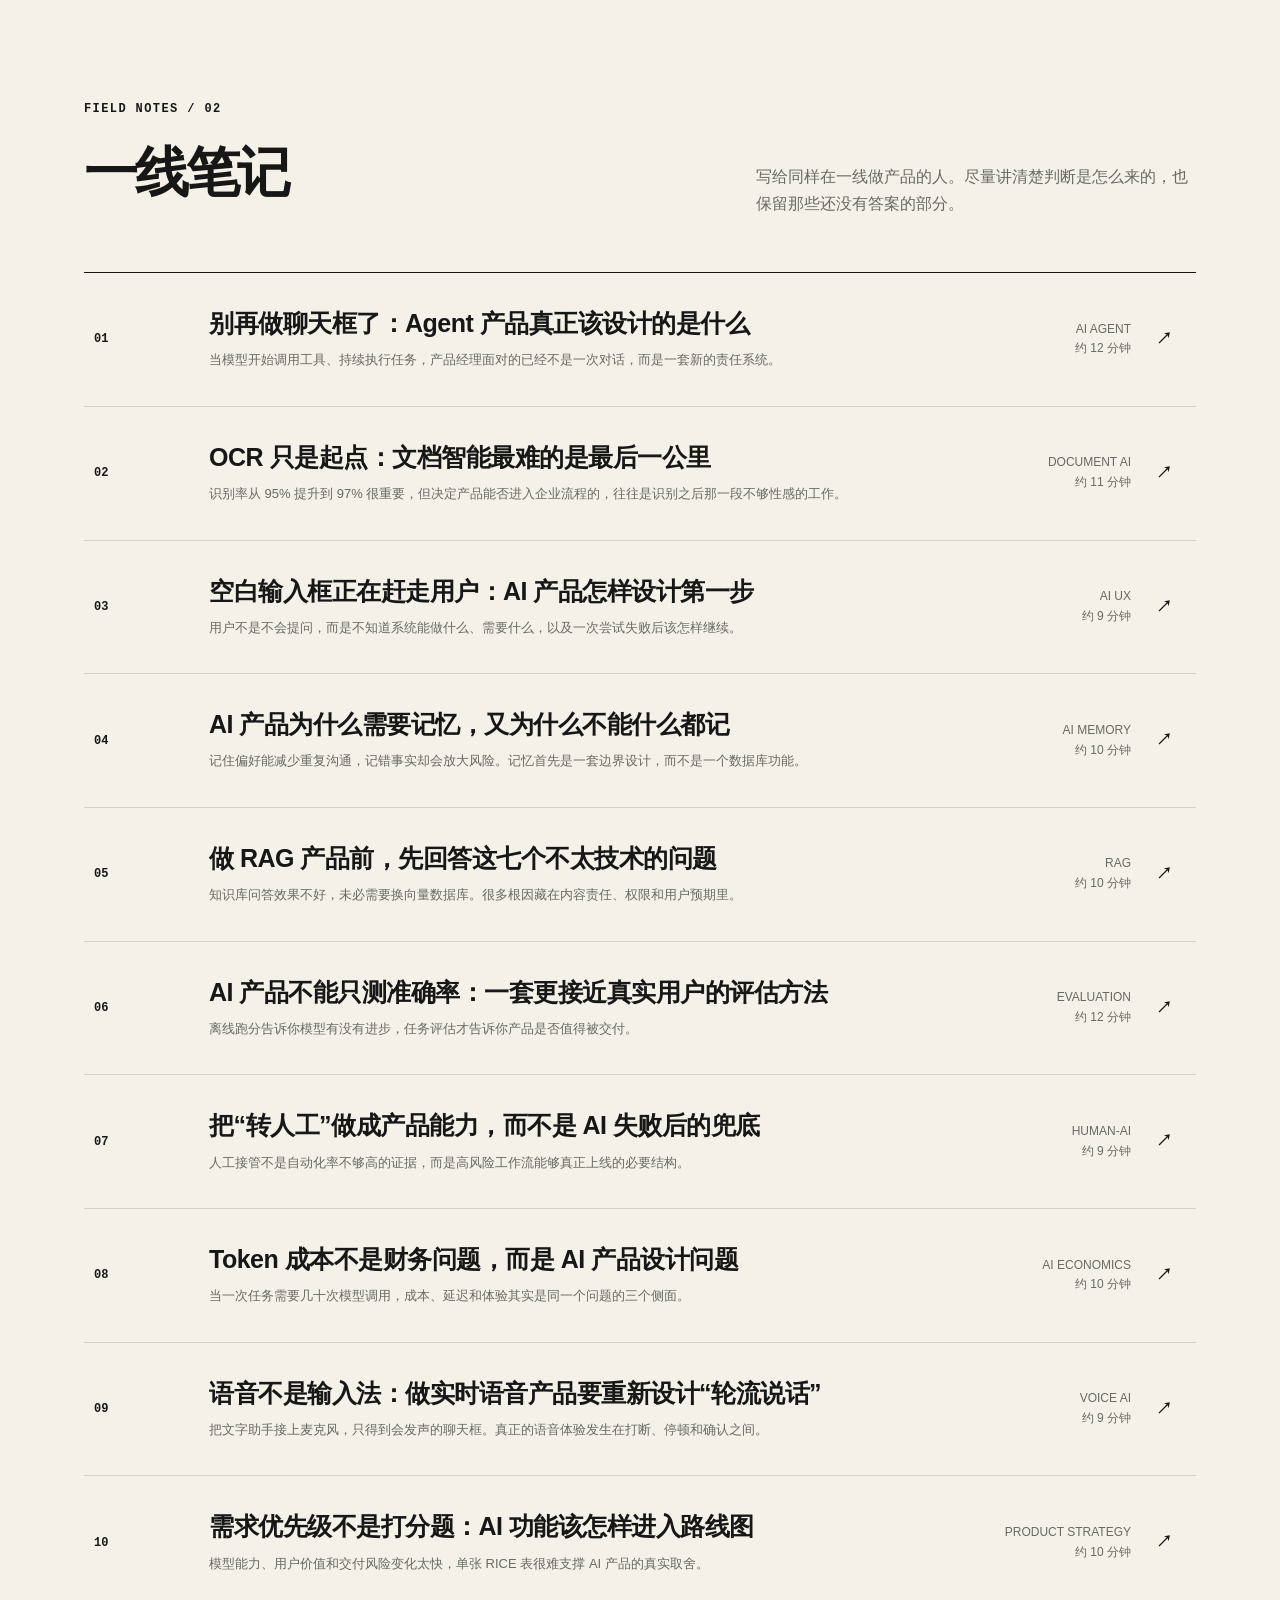
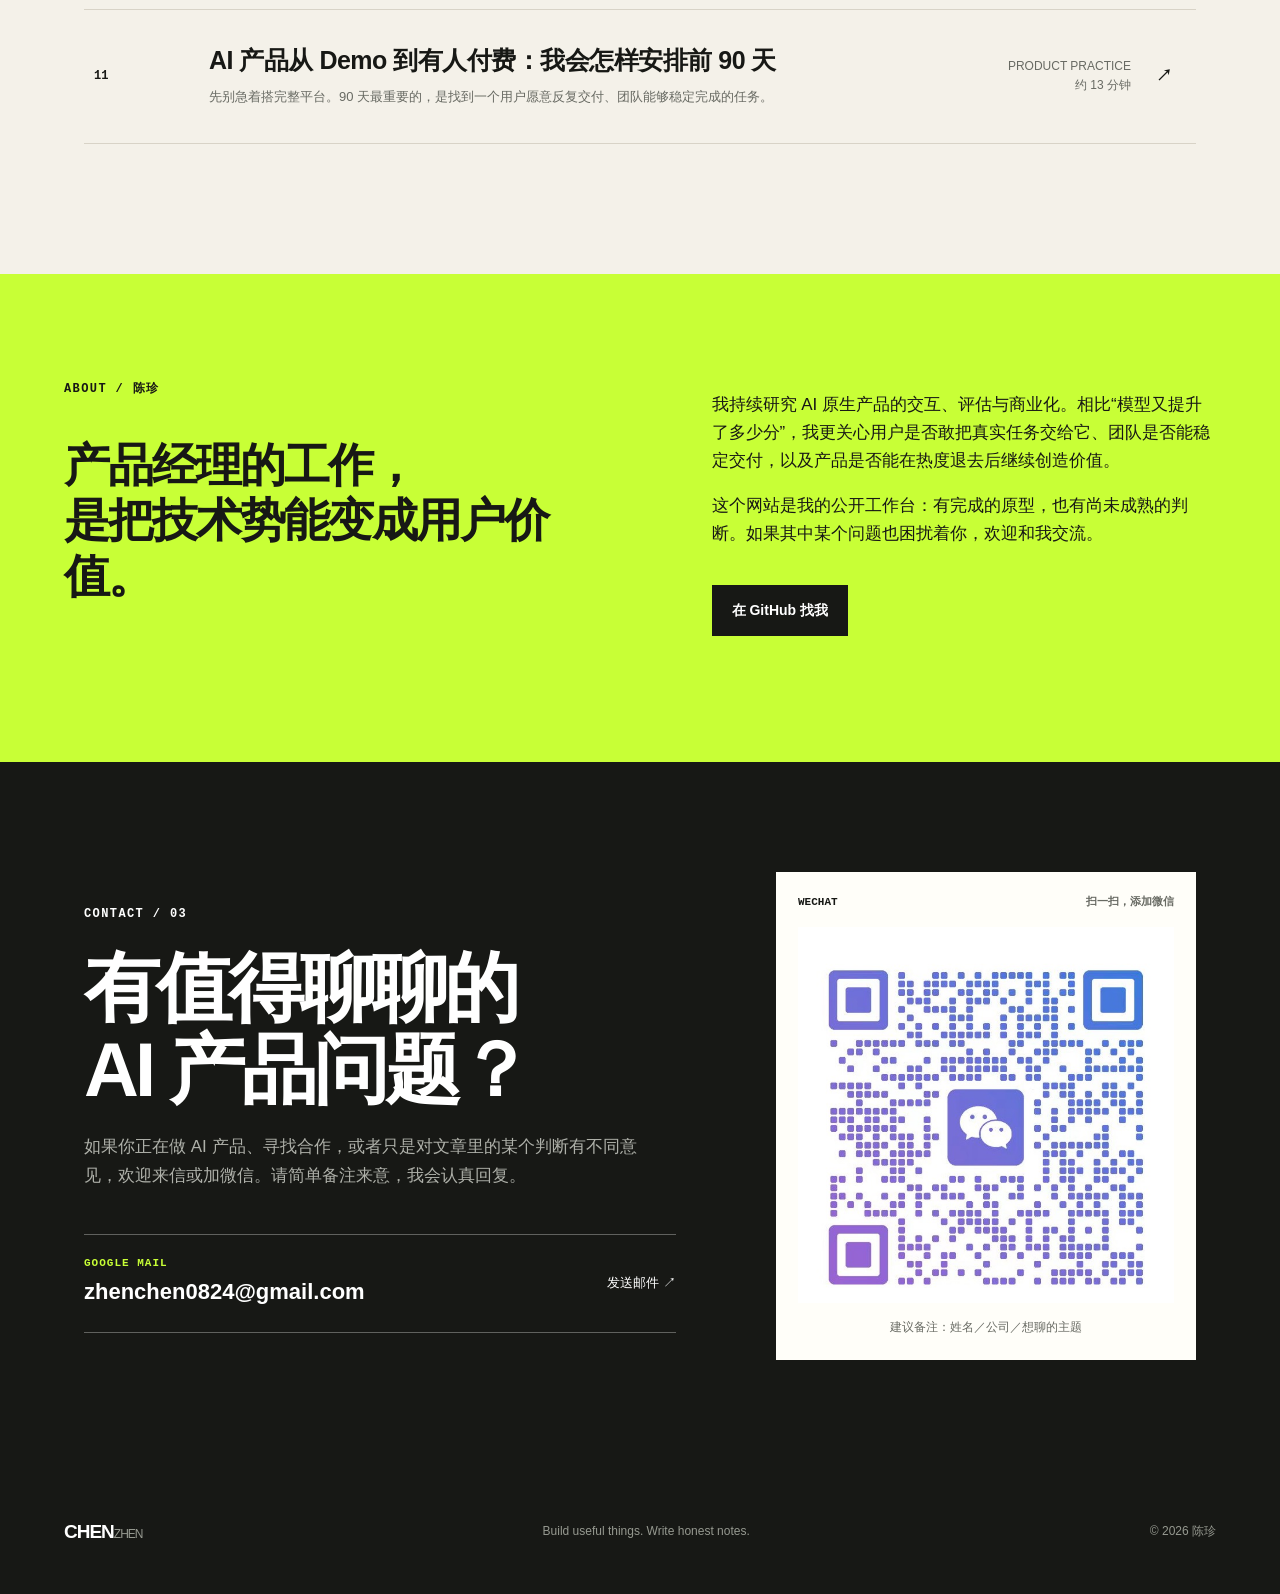
==== commit 43012d9b: "Rename site to 陈珍" ====
--- a/index.html
+++ b/index.html
@@ -3,11 +3,10 @@
 <head>
   <meta charset="utf-8">
   <meta name="viewport" content="width=device-width,initial-scale=1">
-  <meta name="description" content="陈真｜AI 产品经理。记录 AI 产品判断、原型实验与落地方法。">
-  <meta property="og:title" content="陈真 · AI 产品经理">
+  <meta name="description" content="陈珍｜AI 产品经理。记录 AI 产品判断、原型实验与落地方法。">
+  <meta property="og:title" content="陈珍 · AI 产品经理">
   <meta property="og:description" content="不追逐每一个模型新闻，只研究 AI 如何真正进入产品。">
-  <meta property="og:image" content="https://chenzhenview.com/assets/og.png">
-  <title>陈真 · AI 产品经理</title>
+  <title>陈珍 · AI 产品经理</title>
   <link rel="stylesheet" href="styles.css">
   <link rel="stylesheet" href="modules.css">
   <link rel="stylesheet" href="contact.css">
@@ -18,7 +17,7 @@
     <section class="hero reveal">
       <div class="eyebrow"><i></i>AI PRODUCT MANAGER · SHANGHAI</div>
       <h1>把不确定的 AI，<br>做成<span>确定的产品。</span></h1>
-      <p class="hero-copy">我是陈真，一名关注 AI Agent、文档智能与人机协作的产品经理。这里不复述行业新闻，只分享我真正做过的原型、踩过的坑，以及仍在验证的判断。</p>
+      <p class="hero-copy">我是陈珍，一名关注 AI Agent、文档智能与人机协作的产品经理。这里不复述行业新闻，只分享我真正做过的原型、踩过的坑，以及仍在验证的判断。</p>
       <div class="hero-actions"><a class="btn primary" href="#work">体验产品实验</a><a class="btn text" href="#writing">阅读我的思考 <b>↗</b></a></div>
       <div class="hero-note"><b>当前研究问题</b><span>当模型能力趋同时，AI 产品的壁垒究竟在哪里？</span></div>
     </section>
@@ -43,14 +42,14 @@
       <div id="article-list" class="article-list"></div>
     </section>
 
-    <section id="about" class="about reveal"><div><span class="stamp">ABOUT / 陈真</span><h2>产品经理的工作，<br>是把技术势能变成用户价值。</h2></div><div><p>我持续研究 AI 原生产品的交互、评估与商业化。相比“模型又提升了多少分”，我更关心用户是否敢把真实任务交给它、团队是否能稳定交付，以及产品是否能在热度退去后继续创造价值。</p><p>这个网站是我的公开工作台：有完成的原型，也有尚未成熟的判断。如果其中某个问题也困扰着你，欢迎和我交流。</p><a class="btn primary" href="https://github.com/Jeane-Chen" target="_blank" rel="noreferrer">在 GitHub 找我</a></div></section>
+    <section id="about" class="about reveal"><div><span class="stamp">ABOUT / 陈珍</span><h2>产品经理的工作，<br>是把技术势能变成用户价值。</h2></div><div><p>我持续研究 AI 原生产品的交互、评估与商业化。相比“模型又提升了多少分”，我更关心用户是否敢把真实任务交给它、团队是否能稳定交付，以及产品是否能在热度退去后继续创造价值。</p><p>这个网站是我的公开工作台：有完成的原型，也有尚未成熟的判断。如果其中某个问题也困扰着你，欢迎和我交流。</p><a class="btn primary" href="https://github.com/Jeane-Chen" target="_blank" rel="noreferrer">在 GitHub 找我</a></div></section>
 
     <section id="contact" class="contact reveal">
       <div class="contact-copy"><span class="stamp">CONTACT / 03</span><h2>有值得聊聊的<br>AI 产品问题？</h2><p>如果你正在做 AI 产品、寻找合作，或者只是对文章里的某个判断有不同意见，欢迎来信或加微信。请简单备注来意，我会认真回复。</p><a class="contact-mail" href="mailto:zhenchen0824@gmail.com"><small>GOOGLE MAIL</small><b>zhenchen0824@gmail.com</b><span>发送邮件 ↗</span></a></div>
-      <div class="wechat-card"><div class="wechat-head"><span>WECHAT</span><i>扫一扫，添加微信</i></div><img src="assets/wechat-qr.jpg" alt="陈真的微信二维码" width="650" height="650"><p>建议备注：姓名／公司／想聊的主题</p></div>
+      <div class="wechat-card"><div class="wechat-head"><span>WECHAT</span><i>扫一扫，添加微信</i></div><img src="assets/wechat-qr.jpg" alt="陈珍的微信二维码" width="650" height="650"><p>建议备注：姓名／公司／想聊的主题</p></div>
     </section>
   </main>
-  <footer><div class="logo">CHEN<span>ZHEN</span></div><p>Build useful things. Write honest notes.</p><span>© 2026 陈真</span></footer>
+  <footer><div class="logo">CHEN<span>ZHEN</span></div><p>Build useful things. Write honest notes.</p><span>© 2026 陈珍</span></footer>
 
   <dialog id="demo-dialog"><button class="dialog-close" aria-label="关闭">×</button><div id="demo-content"></div></dialog>
   <script src="articles.js"></script><script src="app.js"></script>
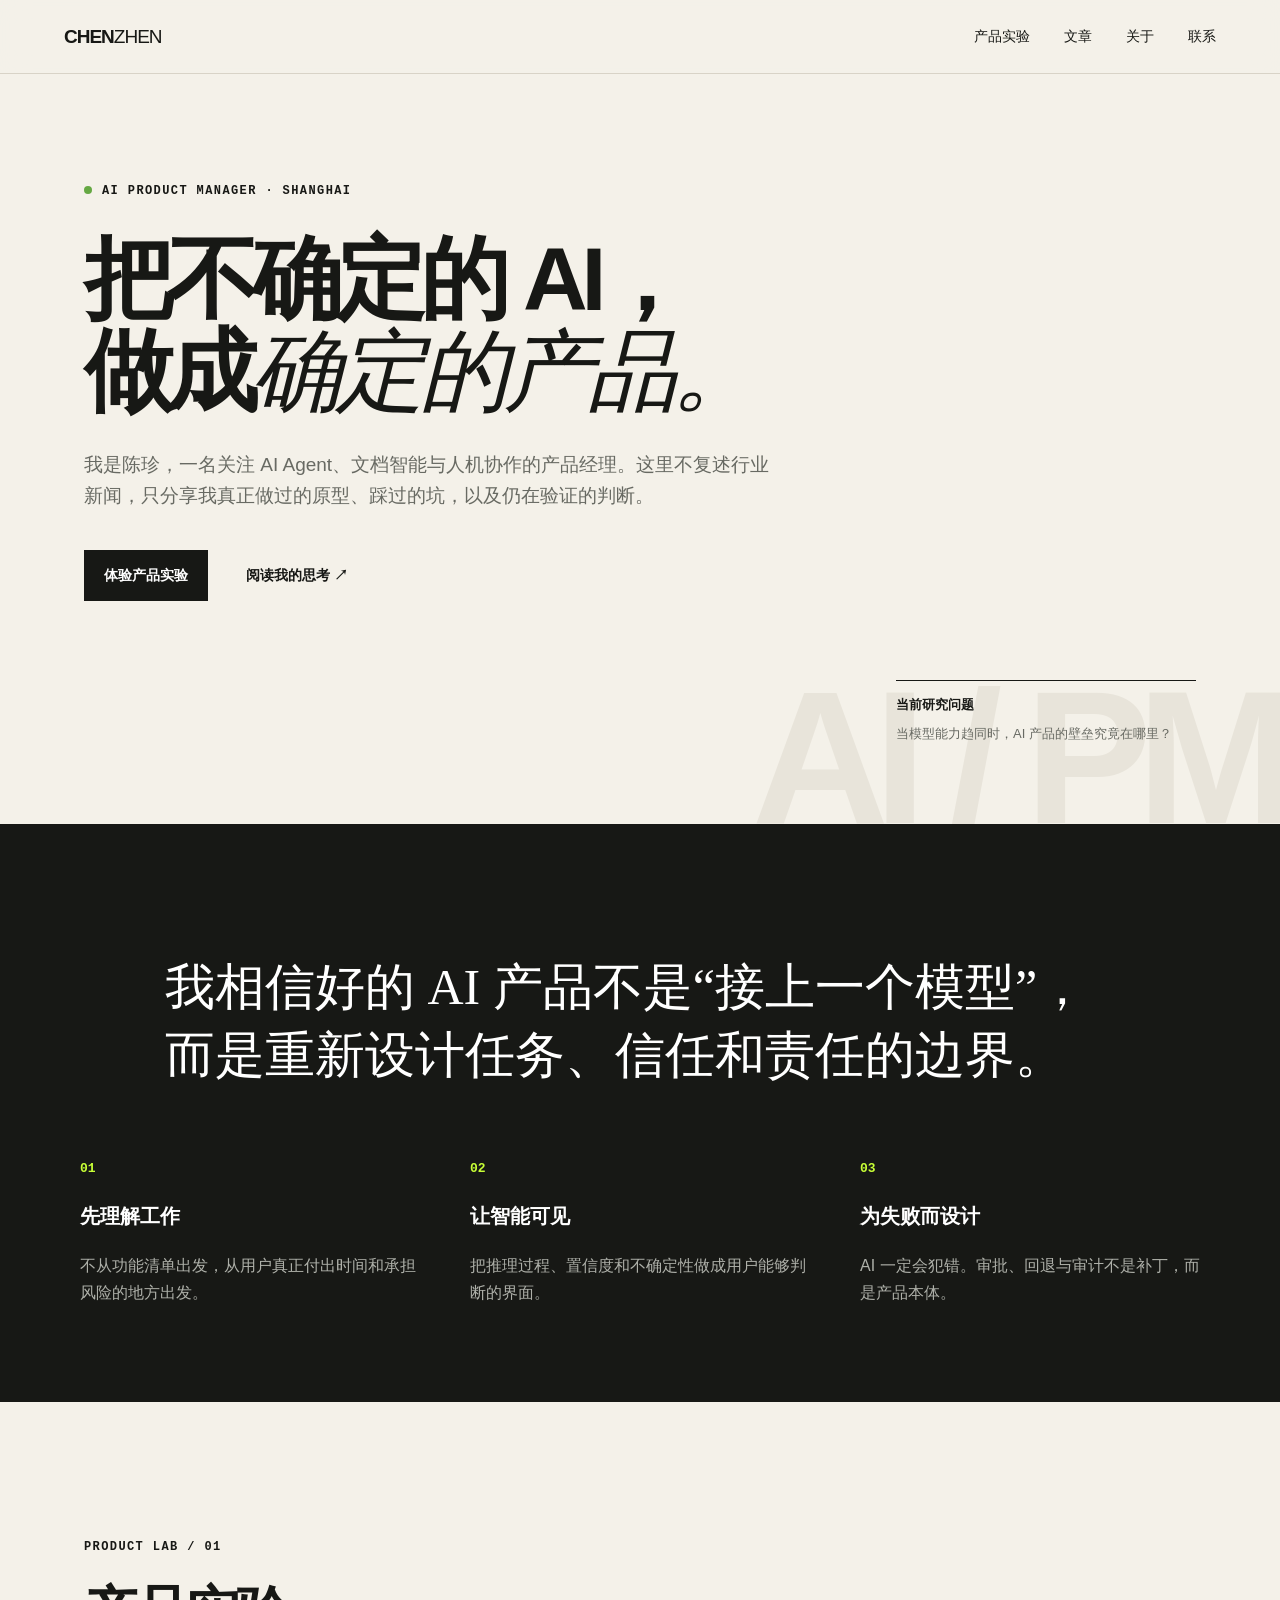
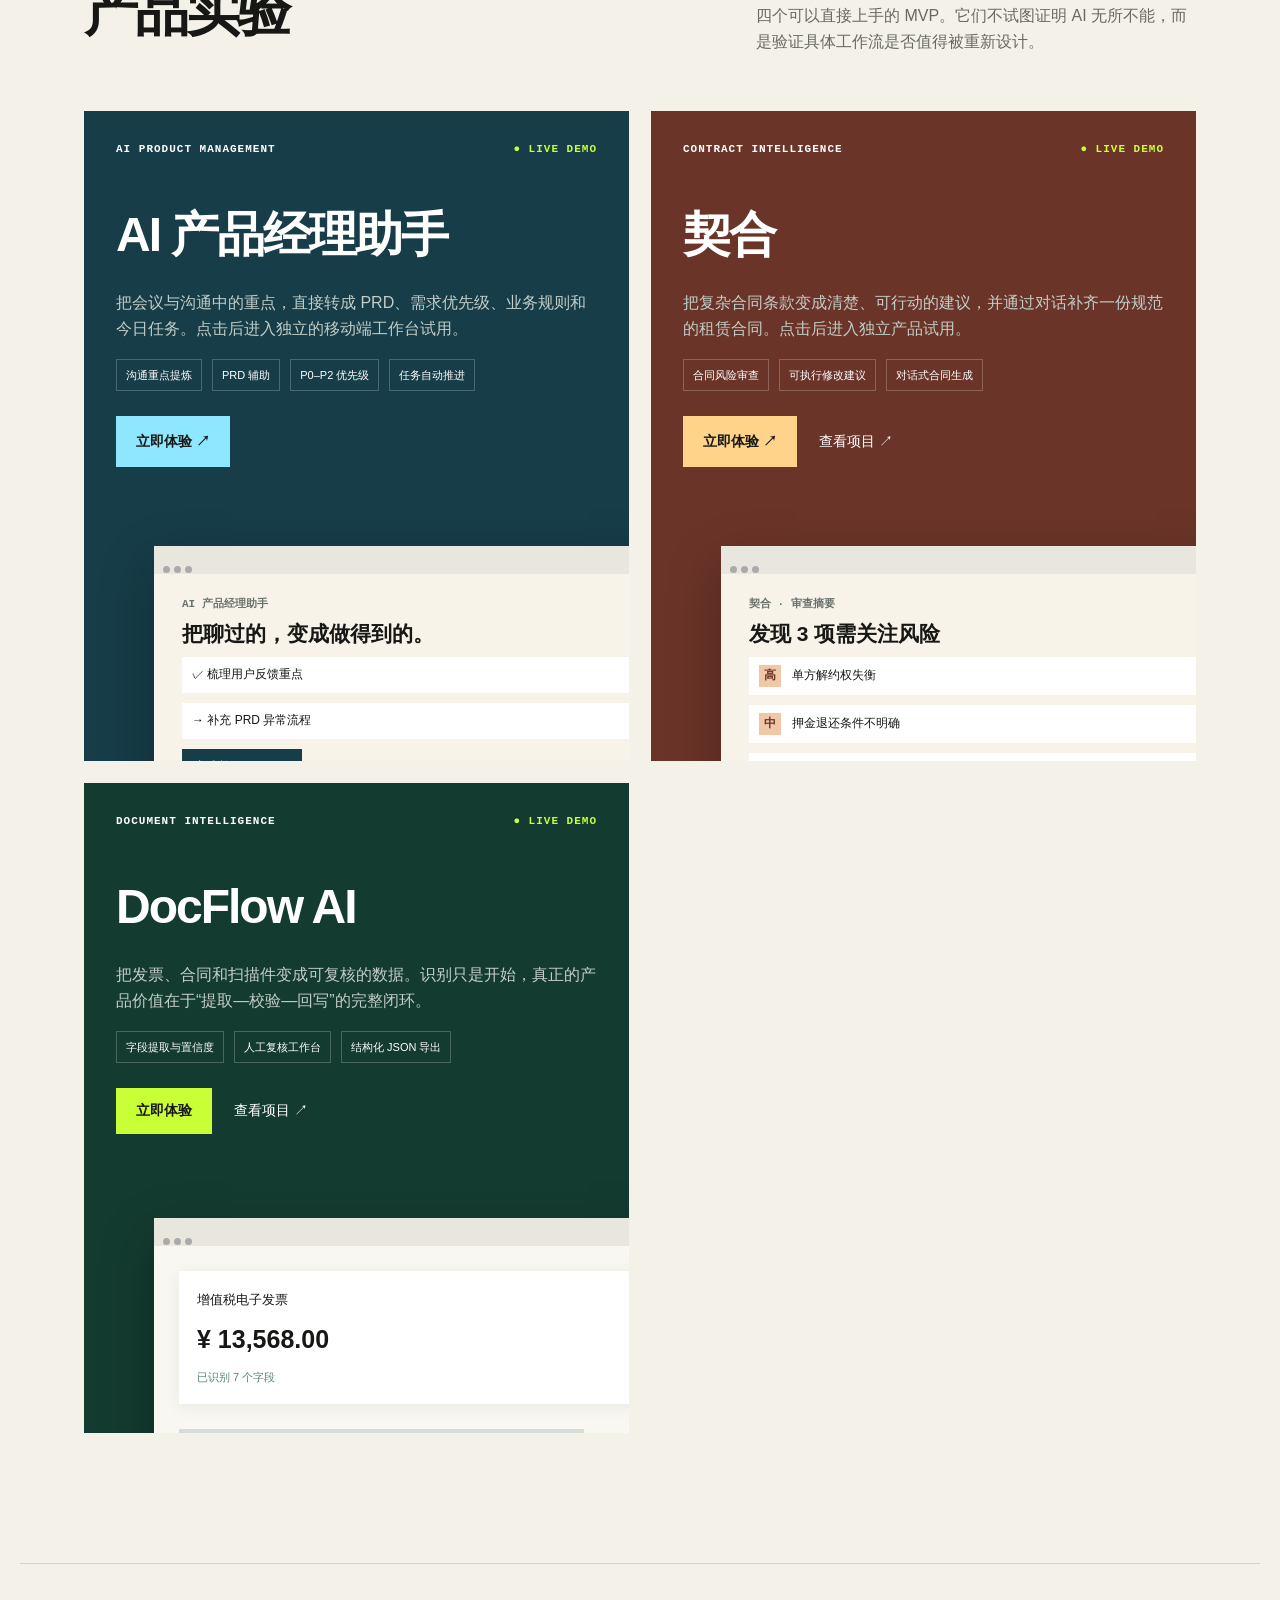
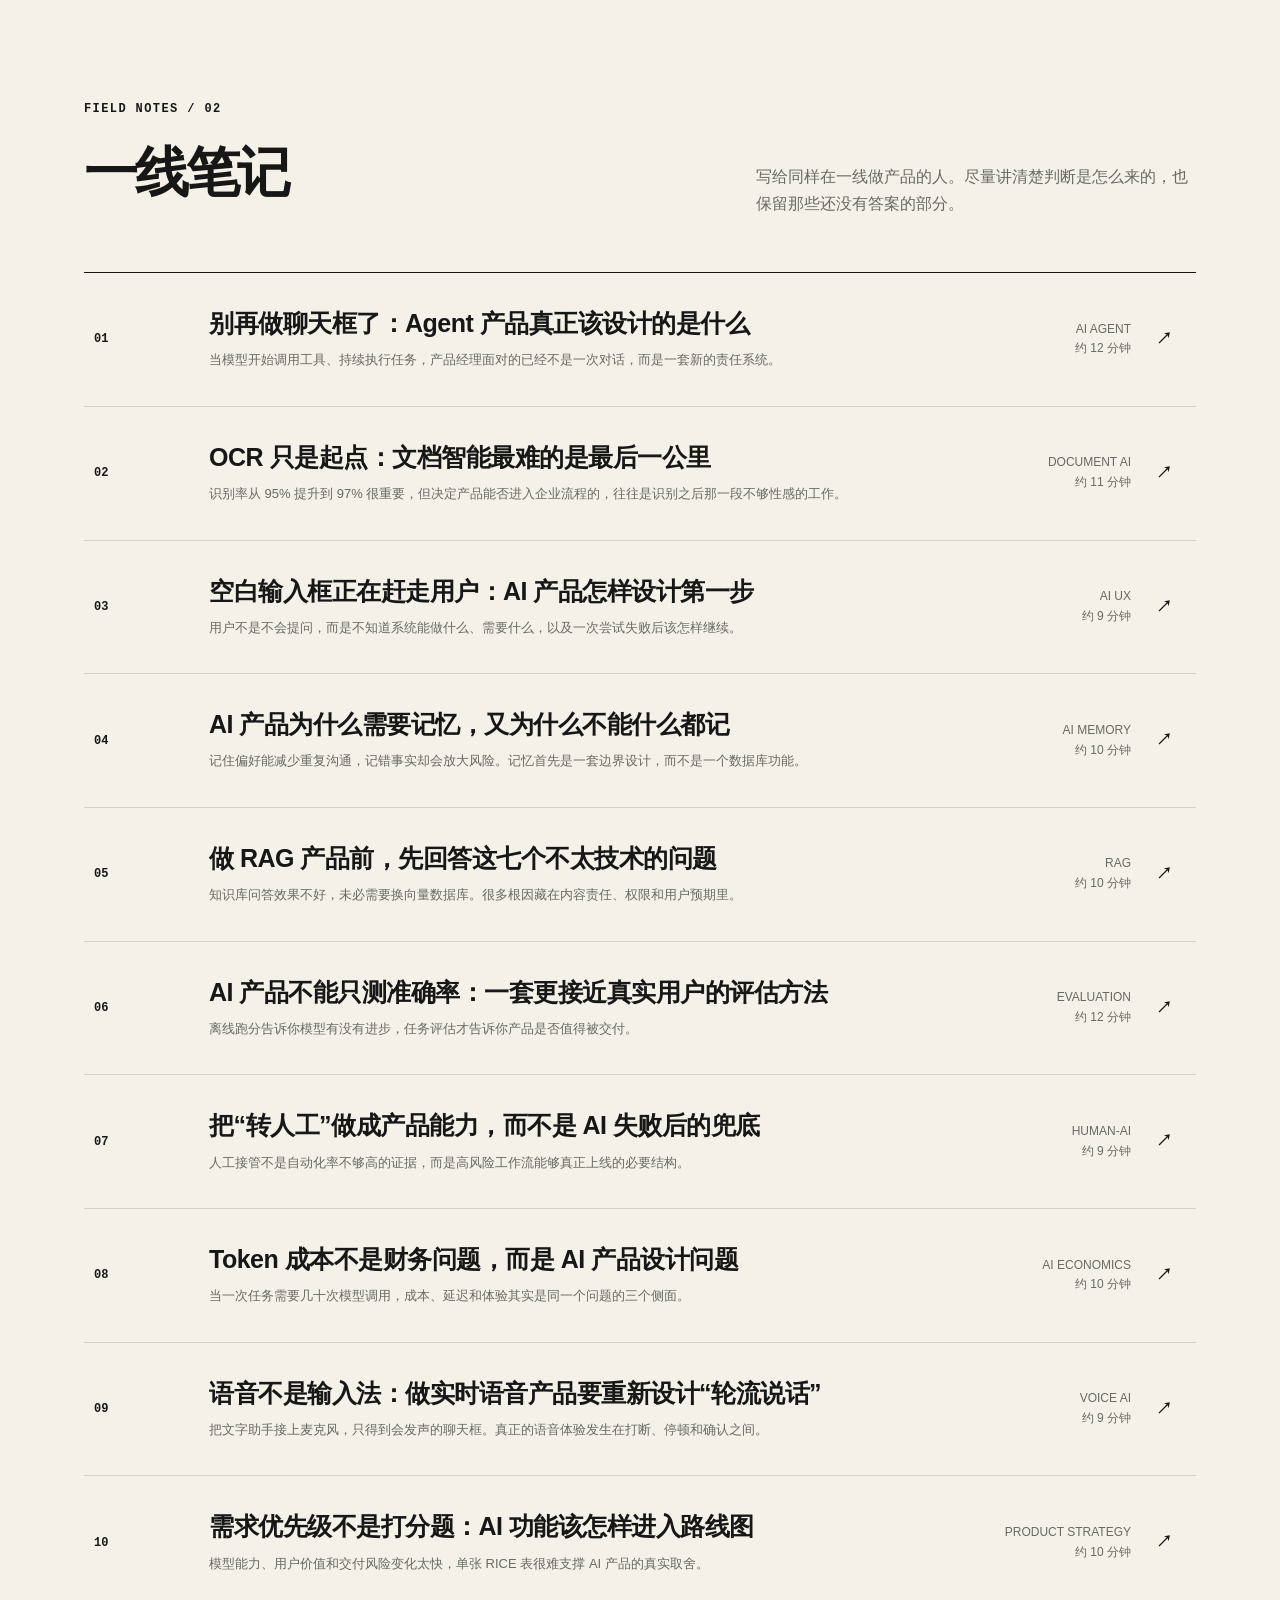
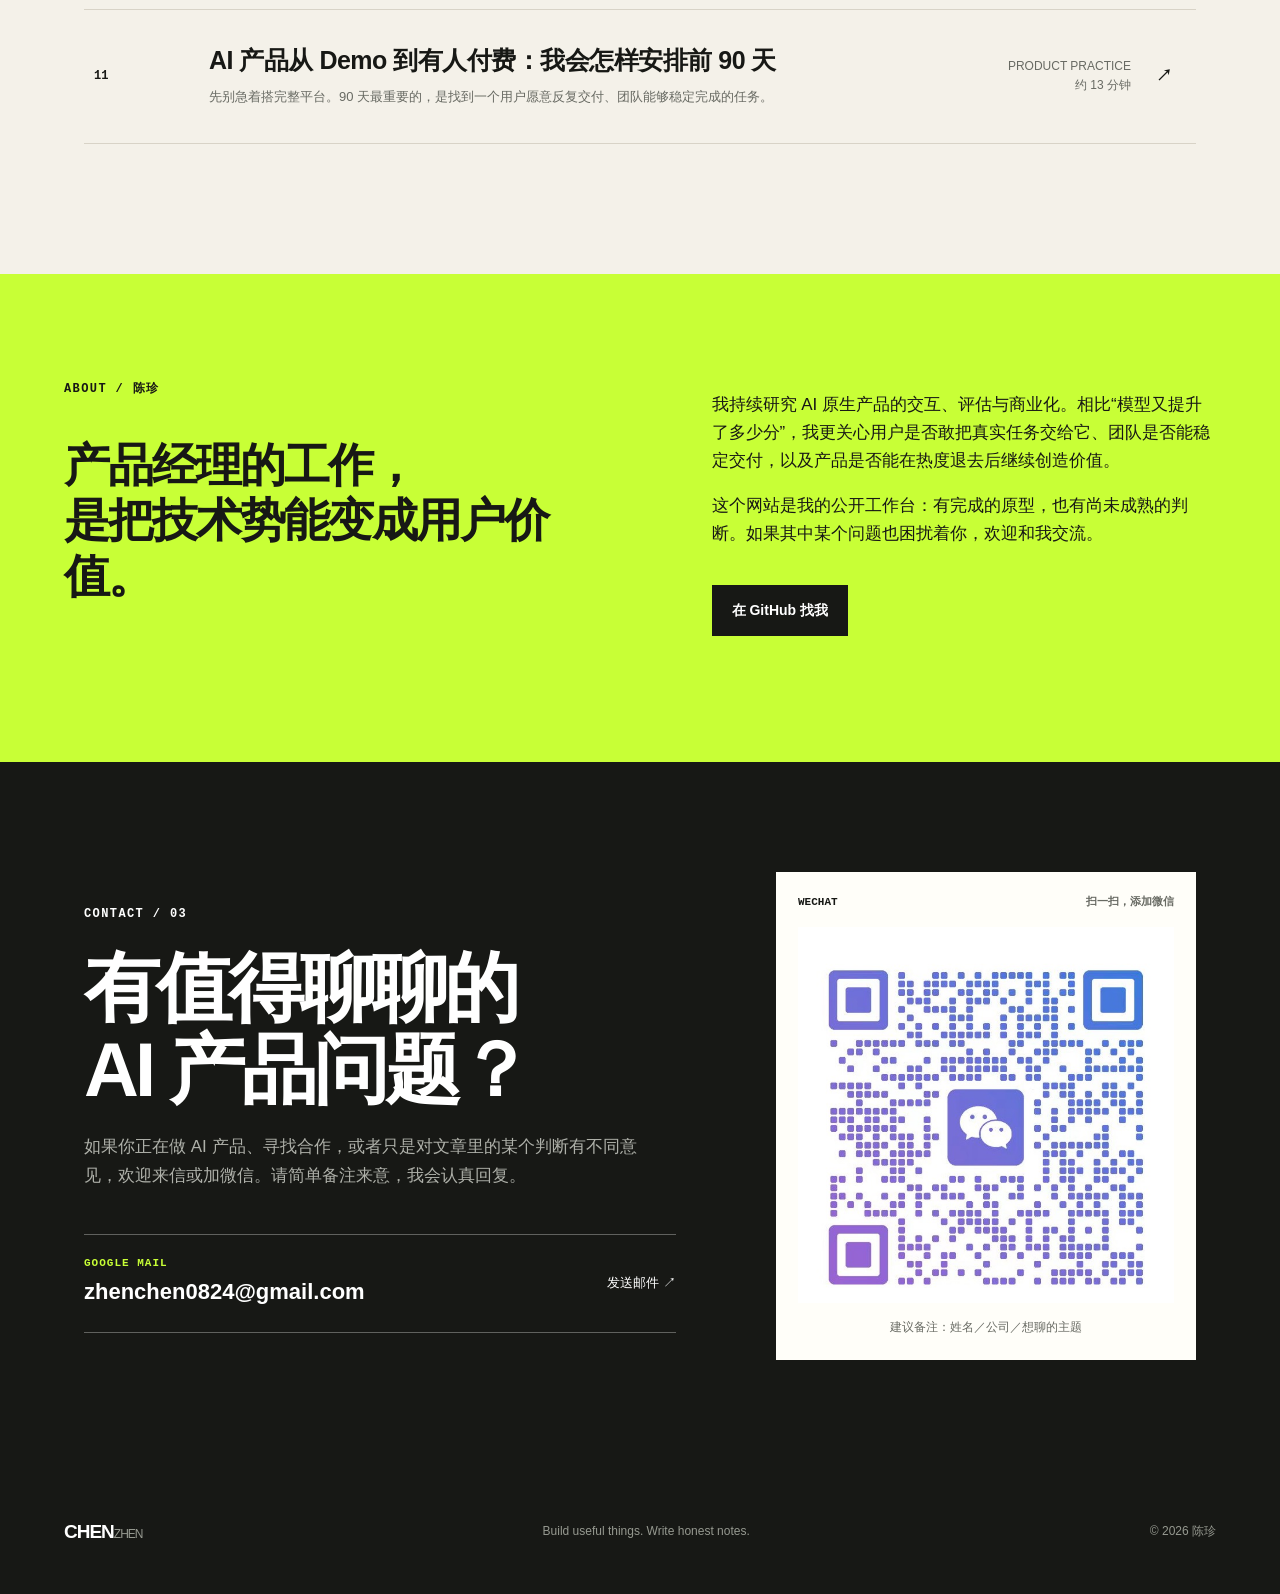
==== commit 9fc8430c: "Hide banking AI project" ====
--- a/index.html
+++ b/index.html
@@ -28,12 +28,11 @@
     </section>
 
     <section id="work" class="section reveal">
-      <div class="section-head"><div><span>PRODUCT LAB / 01</span><h2>产品实验</h2></div><p>五个可以直接上手的 MVP。它们不试图证明 AI 无所不能，而是验证具体工作流是否值得被重新设计。</p></div>
+      <div class="section-head"><div><span>PRODUCT LAB / 01</span><h2>产品实验</h2></div><p>四个可以直接上手的 MVP。它们不试图证明 AI 无所不能，而是验证具体工作流是否值得被重新设计。</p></div>
       <div class="projects">
         <article class="project project-pm"><div class="project-top"><span>AI PRODUCT MANAGEMENT</span><span class="live">● LIVE DEMO</span></div><h3>AI 产品经理助手</h3><p>把会议与沟通中的重点，直接转成 PRD、需求优先级、业务规则和今日任务。点击后进入独立的移动端工作台试用。</p><ul><li>沟通重点提炼</li><li>PRD 辅助</li><li>P0–P2 优先级</li><li>任务自动推进</li></ul><div class="project-actions"><a class="btn primary pm" href="https://pcnb1hyogm5l.feishuapp.com/app/app_17a7k16nspg" target="_blank" rel="noreferrer">立即体验 ↗</a></div><div class="project-screen pm-screen"><div class="screen-bar"><i></i><i></i><i></i></div><div class="pm-summary"><small>AI 产品经理助手</small><b>把聊过的，变成做得到的。</b><span>✓ 梳理用户反馈重点</span><span>→ 补充 PRD 异常流程</span><em class="pm-next">完成并开始下一项</em></div></div></article>
         <article class="project project-qihe"><div class="project-top"><span>CONTRACT INTELLIGENCE</span><span class="live">● LIVE DEMO</span></div><h3>契合</h3><p>把复杂合同条款变成清楚、可行动的建议，并通过对话补齐一份规范的租赁合同。点击后进入独立产品试用。</p><ul><li>合同风险审查</li><li>可执行修改建议</li><li>对话式合同生成</li></ul><div class="project-actions"><a class="btn primary qihe" href="https://qihe-contract-assistant.pretty-eagle-1409.chatgpt.site" target="_blank" rel="noreferrer">立即体验 ↗</a><a href="https://github.com/Jeane-Chen/qihe-ai-contract-assistant" target="_blank" rel="noreferrer">查看项目 ↗</a></div><div class="project-screen qihe-screen"><div class="screen-bar"><i></i><i></i><i></i></div><div class="qihe-summary"><small>契合 · 审查摘要</small><b>发现 3 项需关注风险</b><span><i>高</i> 单方解约权失衡</span><span><i>中</i> 押金退还条件不明确</span><span><i>低</i> 租金金额表述清晰</span></div></div></article>
         <article class="project project-green"><div class="project-top"><span>DOCUMENT INTELLIGENCE</span><span class="live">● LIVE DEMO</span></div><h3>DocFlow AI</h3><p>把发票、合同和扫描件变成可复核的数据。识别只是开始，真正的产品价值在于“提取—校验—回写”的完整闭环。</p><ul><li>字段提取与置信度</li><li>人工复核工作台</li><li>结构化 JSON 导出</li></ul><div class="project-actions"><button class="btn primary" data-demo="docflow">立即体验</button><a href="https://github.com/Jeane-Chen/docflow-ai-mvp" target="_blank" rel="noreferrer">查看项目 ↗</a></div><div class="project-screen doc-screen"><div class="screen-bar"><i></i><i></i><i></i></div><div class="doc-paper"><small>增值税电子发票</small><b>¥ 13,568.00</b><span>已识别 7 个字段</span></div><div class="doc-fields"><i style="width:88%"></i><i style="width:72%"></i><i style="width:94%"></i></div></div></article>
-        <article class="project project-gold"><div class="project-top"><span>BANKING AI</span><span class="live">● LIVE DEMO</span></div><h3>银行 AI 产品</h3><p>中信银行真实项目还原：多 Agent 对公信贷智能预审 + 对话式 AI 需求收集助手。展示 AI 产品经理在企业级场景中的设计能力。</p><ul><li>多 Agent 审核</li><li>信贷智能预审</li><li>需求结构化生成</li></ul><div class="project-actions"><a class="btn primary" href="/ai-pm-demo/" target="_blank" rel="noreferrer">立即体验 ↗</a><a href="https://github.com/Jeane-Chen/ai-pm-demo" target="_blank" rel="noreferrer">查看项目 ↗</a></div><div class="project-screen bank-screen"><div class="screen-bar"><i></i><i></i><i></i></div><div class="bank-preview"><small>🤖 对公业务智能协同运营平台</small><b>预审报告 · 需人工复核（财务异常）</b><span>⚠ Agent 1 合规通过 · Agent 2 财务异常 · Agent 3 信用通过</span></div></div></article>
       </div>
     </section>
 
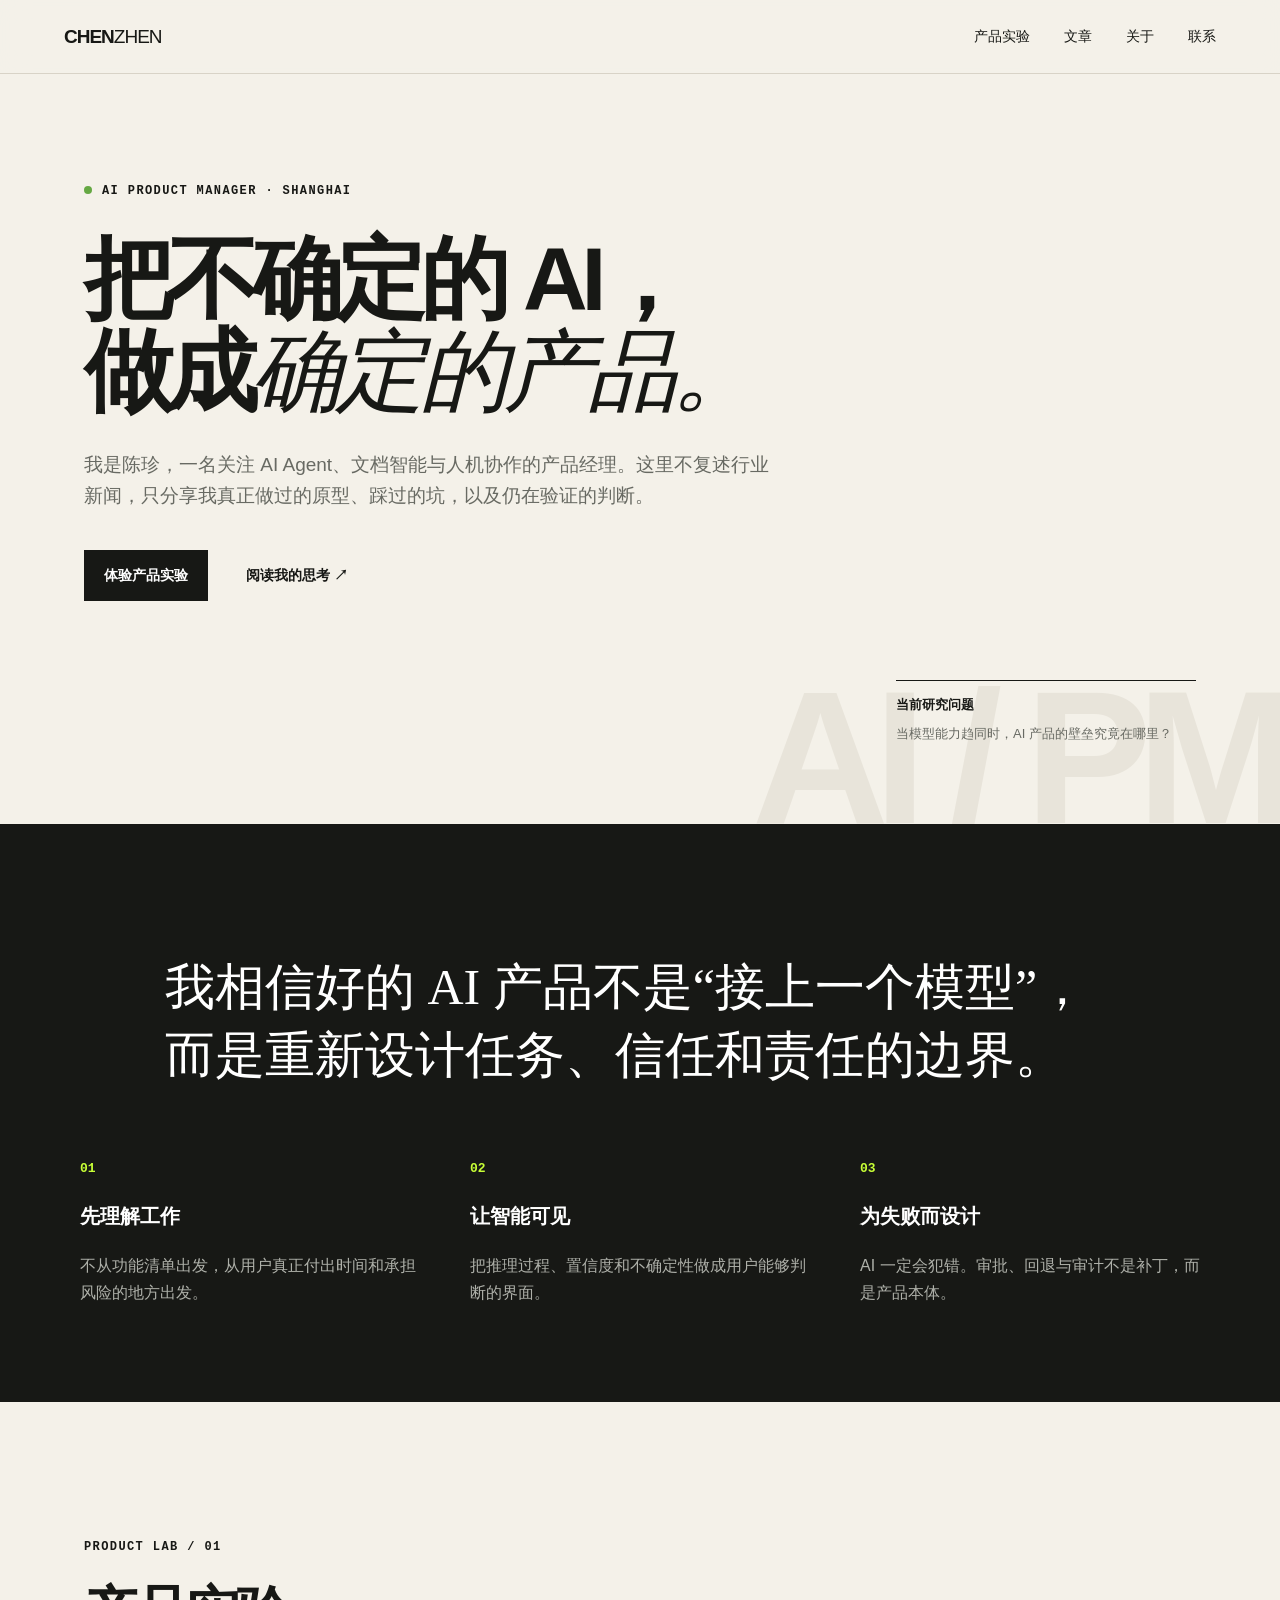
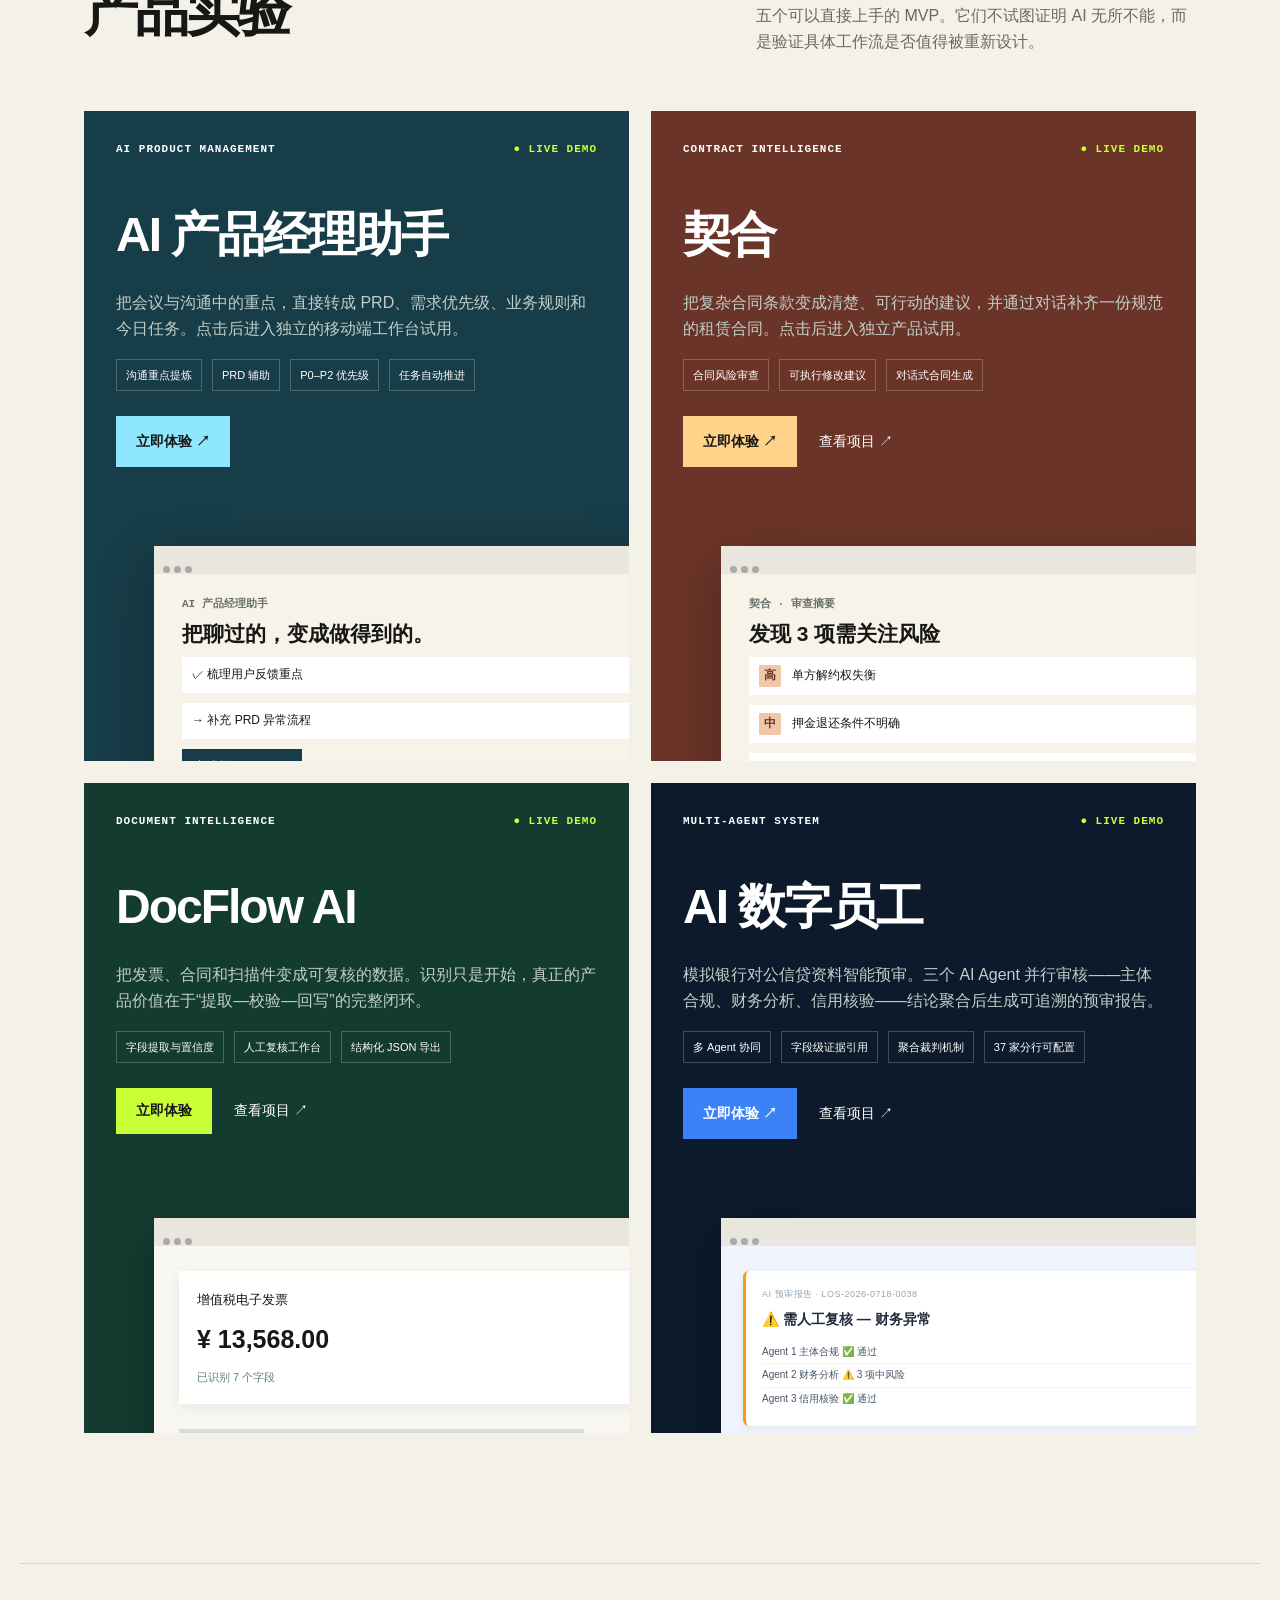
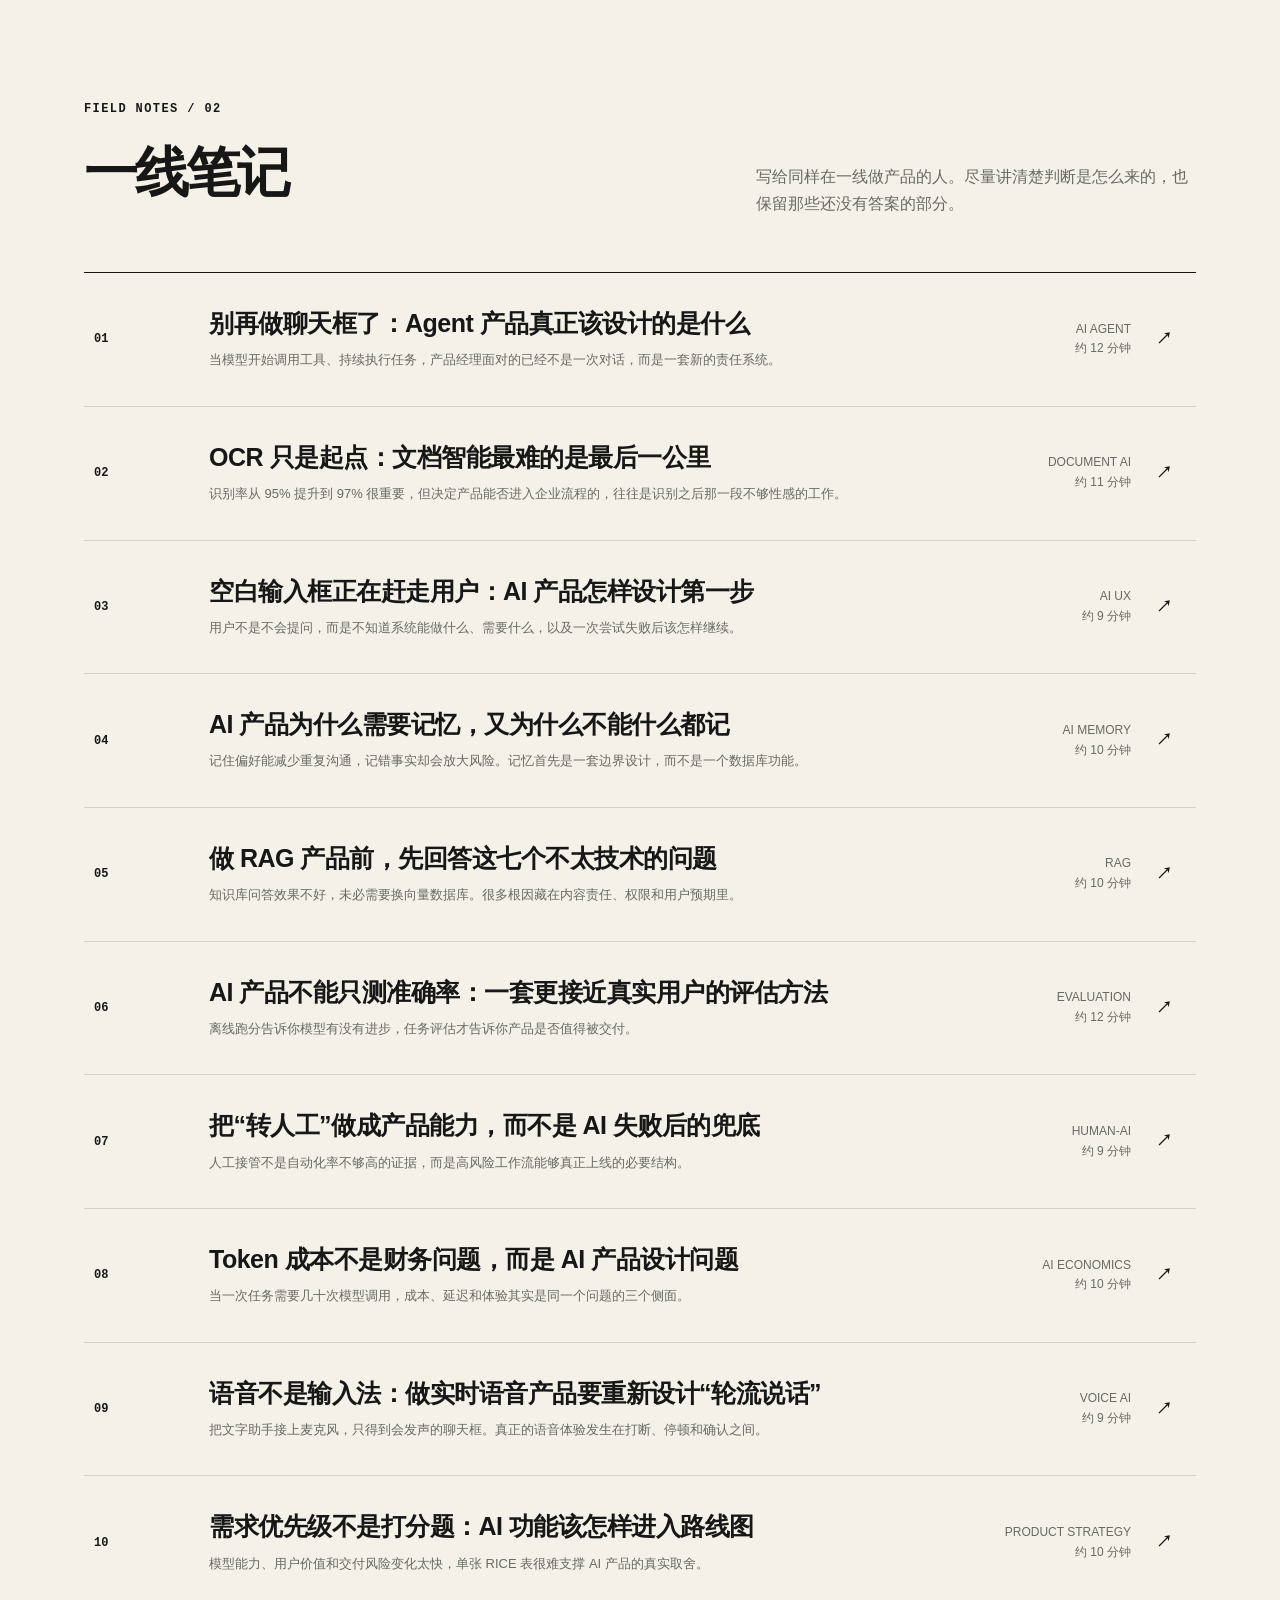
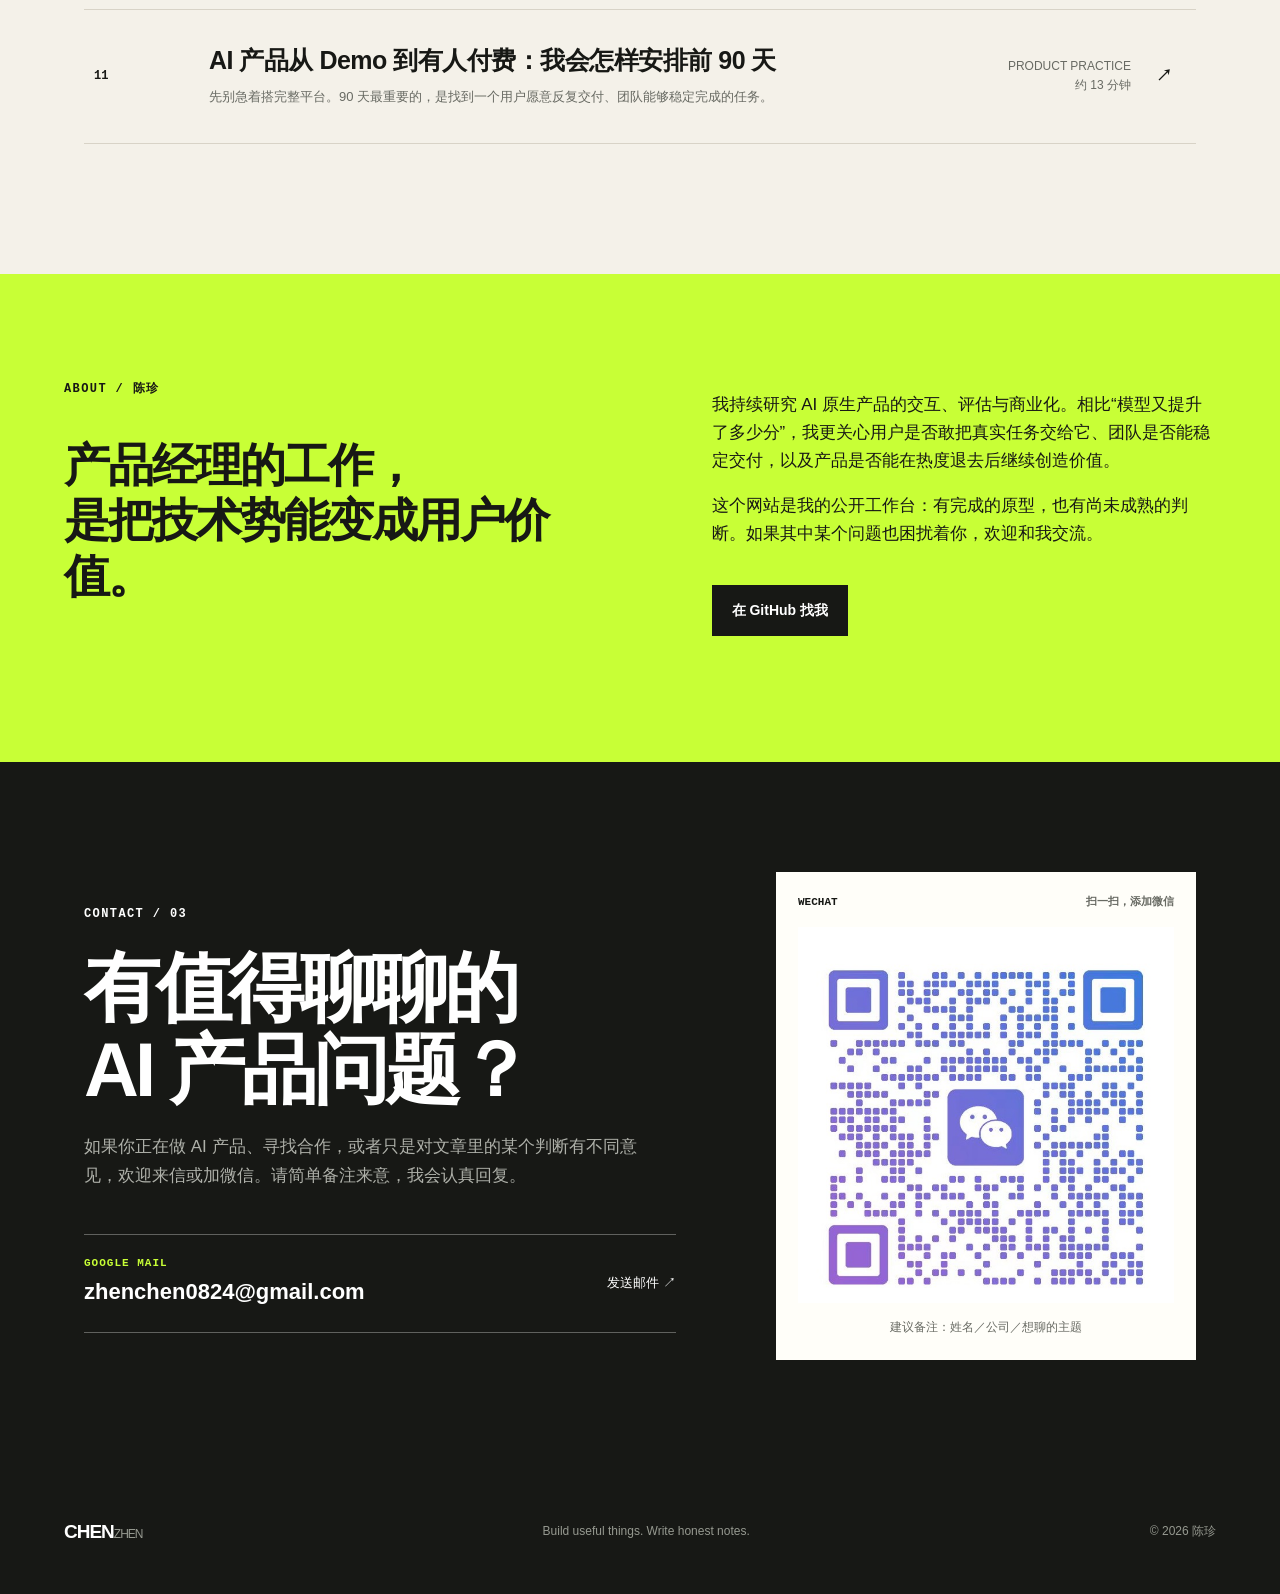
==== commit 3b0d5406: "feat: 更新AI数字员工Demo + 个站首页新增入口卡片" ====
--- a/index.html
+++ b/index.html
@@ -28,11 +28,12 @@
     </section>
 
     <section id="work" class="section reveal">
-      <div class="section-head"><div><span>PRODUCT LAB / 01</span><h2>产品实验</h2></div><p>四个可以直接上手的 MVP。它们不试图证明 AI 无所不能，而是验证具体工作流是否值得被重新设计。</p></div>
+      <div class="section-head"><div><span>PRODUCT LAB / 01</span><h2>产品实验</h2></div><p>五个可以直接上手的 MVP。它们不试图证明 AI 无所不能，而是验证具体工作流是否值得被重新设计。</p></div>
       <div class="projects">
         <article class="project project-pm"><div class="project-top"><span>AI PRODUCT MANAGEMENT</span><span class="live">● LIVE DEMO</span></div><h3>AI 产品经理助手</h3><p>把会议与沟通中的重点，直接转成 PRD、需求优先级、业务规则和今日任务。点击后进入独立的移动端工作台试用。</p><ul><li>沟通重点提炼</li><li>PRD 辅助</li><li>P0–P2 优先级</li><li>任务自动推进</li></ul><div class="project-actions"><a class="btn primary pm" href="https://pcnb1hyogm5l.feishuapp.com/app/app_17a7k16nspg" target="_blank" rel="noreferrer">立即体验 ↗</a></div><div class="project-screen pm-screen"><div class="screen-bar"><i></i><i></i><i></i></div><div class="pm-summary"><small>AI 产品经理助手</small><b>把聊过的，变成做得到的。</b><span>✓ 梳理用户反馈重点</span><span>→ 补充 PRD 异常流程</span><em class="pm-next">完成并开始下一项</em></div></div></article>
         <article class="project project-qihe"><div class="project-top"><span>CONTRACT INTELLIGENCE</span><span class="live">● LIVE DEMO</span></div><h3>契合</h3><p>把复杂合同条款变成清楚、可行动的建议，并通过对话补齐一份规范的租赁合同。点击后进入独立产品试用。</p><ul><li>合同风险审查</li><li>可执行修改建议</li><li>对话式合同生成</li></ul><div class="project-actions"><a class="btn primary qihe" href="https://qihe-contract-assistant.pretty-eagle-1409.chatgpt.site" target="_blank" rel="noreferrer">立即体验 ↗</a><a href="https://github.com/Jeane-Chen/qihe-ai-contract-assistant" target="_blank" rel="noreferrer">查看项目 ↗</a></div><div class="project-screen qihe-screen"><div class="screen-bar"><i></i><i></i><i></i></div><div class="qihe-summary"><small>契合 · 审查摘要</small><b>发现 3 项需关注风险</b><span><i>高</i> 单方解约权失衡</span><span><i>中</i> 押金退还条件不明确</span><span><i>低</i> 租金金额表述清晰</span></div></div></article>
         <article class="project project-green"><div class="project-top"><span>DOCUMENT INTELLIGENCE</span><span class="live">● LIVE DEMO</span></div><h3>DocFlow AI</h3><p>把发票、合同和扫描件变成可复核的数据。识别只是开始，真正的产品价值在于“提取—校验—回写”的完整闭环。</p><ul><li>字段提取与置信度</li><li>人工复核工作台</li><li>结构化 JSON 导出</li></ul><div class="project-actions"><button class="btn primary" data-demo="docflow">立即体验</button><a href="https://github.com/Jeane-Chen/docflow-ai-mvp" target="_blank" rel="noreferrer">查看项目 ↗</a></div><div class="project-screen doc-screen"><div class="screen-bar"><i></i><i></i><i></i></div><div class="doc-paper"><small>增值税电子发票</small><b>¥ 13,568.00</b><span>已识别 7 个字段</span></div><div class="doc-fields"><i style="width:88%"></i><i style="width:72%"></i><i style="width:94%"></i></div></div></article>
+        <article class="project project-bank"><div class="project-top"><span>MULTI-AGENT SYSTEM</span><span class="live">● LIVE DEMO</span></div><h3>AI 数字员工</h3><p>模拟银行对公信贷资料智能预审。三个 AI Agent 并行审核——主体合规、财务分析、信用核验——结论聚合后生成可追溯的预审报告。</p><ul><li>多 Agent 协同</li><li>字段级证据引用</li><li>聚合裁判机制</li><li>37 家分行可配置</li></ul><div class="project-actions"><a class="btn primary bank" href="/ai-pm-demo/" target="_blank" rel="noreferrer">立即体验 ↗</a><a href="https://github.com/Jeane-Chen/ai-pm-demo" target="_blank" rel="noreferrer">查看项目 ↗</a></div><div class="project-screen bank-screen"><div class="screen-bar"><i></i><i></i><i></i></div><div class="bank-mock"><div class="bank-report"><small>AI 预审报告 · LOS-2026-0718-0038</small><b>⚠️ 需人工复核 — 财务异常</b><span>Agent 1 主体合规 ✅ 通过</span><span>Agent 2 财务分析 ⚠️ 3 项中风险</span><span>Agent 3 信用核验 ✅ 通过</span></div></div></div></article>
       </div>
     </section>
 
--- a/styles.css
+++ b/styles.css
@@ -1 +1,12 @@
 :root{--ink:#171815;--paper:#f4f1e9;--muted:#686a63;--line:#d8d3c7;--acid:#c8ff36;--green:#143b30;--violet:#5f4b8b;--white:#fffef9}*{box-sizing:border-box}html{scroll-behavior:smooth}body{margin:0;background:var(--paper);color:var(--ink);font-family:Inter,"PingFang SC","Microsoft YaHei",sans-serif;line-height:1.65}.nav{height:74px;display:flex;align-items:center;justify-content:space-between;padding:0 5vw;border-bottom:1px solid var(--line);position:sticky;top:0;background:#f4f1e9eb;backdrop-filter:blur(14px);z-index:20}.logo{font-weight:900;letter-spacing:-1px;text-decoration:none;color:var(--ink);font-size:19px}.logo span{font-weight:400}.nav nav{display:flex;gap:34px}.nav nav a,.project-actions a{color:var(--ink);text-decoration:none;font-size:14px}.menu{display:none;background:none;border:0;font-size:22px}main{overflow:hidden}.hero,.section,.manifesto,.about{max-width:1240px;margin:auto;padding-left:5vw;padding-right:5vw}.hero{min-height:750px;padding-top:110px;position:relative}.hero:after{content:"AI / PM";position:absolute;right:-20px;bottom:-90px;font-size:190px;font-weight:900;letter-spacing:-15px;color:#e8e4da;z-index:-1}.eyebrow,.section-head span,.stamp{font:700 12px/1.2 ui-monospace,SFMono-Regular,monospace;letter-spacing:1.4px}.eyebrow i{display:inline-block;width:8px;height:8px;border-radius:50%;background:#65a843;margin-right:10px}.hero h1{font-size:clamp(52px,7vw,102px);line-height:1.02;letter-spacing:-6px;margin:36px 0 32px;max-width:1050px}.hero h1 span{font-family:Georgia,"Songti SC",serif;font-weight:400;font-style:italic}.hero-copy{font-size:19px;color:var(--muted);max-width:700px}.hero-actions{display:flex;gap:18px;align-items:center;margin-top:38px}.btn{border:0;padding:14px 20px;border-radius:0;font-weight:800;cursor:pointer;text-decoration:none;display:inline-block;font-size:14px}.btn.primary{background:var(--ink);color:white}.btn.text{color:var(--ink)}.hero-note{position:absolute;right:5vw;bottom:80px;width:300px;border-top:1px solid var(--ink);padding-top:13px;font-size:13px}.hero-note b{display:block;margin-bottom:7px}.hero-note span{color:var(--muted)}.manifesto{background:var(--ink);color:white;max-width:none;padding-top:80px;padding-bottom:80px}.manifesto>p,.manifesto-grid{max-width:1120px;margin-left:auto;margin-right:auto}.manifesto>p{font:400 clamp(28px,4vw,50px)/1.35 Georgia,"Songti SC",serif;max-width:950px;margin-bottom:65px}.manifesto-grid{display:grid;grid-template-columns:repeat(3,1fr);gap:50px}.manifesto-grid b{color:var(--acid);font-family:monospace}.manifesto-grid h3{font-size:20px}.manifesto-grid p{color:#aeb0a9}.section{padding-top:130px;padding-bottom:130px}.section-head{display:flex;justify-content:space-between;align-items:end;margin-bottom:55px}.section-head h2{font-size:54px;letter-spacing:-3px;margin:8px 0 0}.section-head>p{width:440px;color:var(--muted);margin:0}.projects{display:grid;grid-template-columns:1fr 1fr;gap:22px}.project{padding:32px;min-height:650px;color:white;position:relative;overflow:hidden}.project-green{background:var(--green)}.project-violet{background:#29213e}.project-gold{background:#1a1a0f}.project-top{display:flex;justify-content:space-between;font:700 11px monospace;letter-spacing:1px}.live{color:var(--acid)}.project h3{font-size:48px;letter-spacing:-2px;margin:40px 0 15px}.project>p{color:#c2cec8;max-width:520px}.project ul{display:flex;list-style:none;padding:0;gap:10px;flex-wrap:wrap}.project li{border:1px solid #ffffff38;padding:6px 9px;font-size:11px}.project-actions{display:flex;align-items:center;gap:22px;margin-top:25px}.project-actions .primary{background:var(--acid);color:var(--ink)}.project-actions .violet{background:#c4b0ff}.project-actions a{color:white}.project-screen{position:absolute;left:70px;right:-35px;bottom:-45px;height:260px;background:#f8f7f1;color:var(--ink);box-shadow:0 20px 50px #0004}.screen-bar{height:28px;background:#e9e6dd;padding:9px}.screen-bar i{display:inline-block;width:7px;height:7px;border-radius:50%;background:#aaa;margin-right:4px}.doc-paper{margin:25px;background:white;padding:18px;display:grid;box-shadow:0 3px 15px #0001}.doc-paper b{font-size:25px;margin:8px 0}.doc-paper span{color:#5b846f;font-size:11px}.doc-fields{padding:0 25px}.doc-fields i{height:10px;background:#d6ddd8;display:block;margin:11px 0}.code-screen{background:#0c0d11;color:#dfe8e3}.code-screen code{display:block;padding:28px;line-height:2;font-size:13px}.code-screen em{color:#7cf0a7;font-style:normal}.code-screen span{color:#7cf0a7;display:block;margin-top:10px}.bank-screen{background:#0f1923;color:#c9a84c}.bank-preview{padding:25px}.bank-preview small{display:block;font-size:11px;color:#8899aa;margin-bottom:8px}.bank-preview b{display:block;font-size:16px;color:#fff;margin-bottom:8px}.bank-preview span{display:block;font-size:12px;color:#c9a84c}.writing{border-top:1px solid var(--line)}.article-list{border-top:1px solid var(--ink)}.article-card{display:grid;grid-template-columns:90px 1fr 230px 30px;gap:25px;align-items:center;border-bottom:1px solid var(--line);padding:30px 10px;text-decoration:none;color:var(--ink);transition:.25s}.article-card:hover{background:var(--white);padding-left:20px}.article-card .num{font:700 12px monospace}.article-card h3{font-size:25px;margin:0;letter-spacing:-.5px}.article-card p{color:var(--muted);font-size:13px;margin:5px 0}.article-card .meta{text-align:right;color:var(--muted);font-size:12px}.about{display:grid;grid-template-columns:1.05fr .95fr;gap:90px;padding-top:100px;padding-bottom:120px;background:var(--acid);max-width:none}.about>div{max-width:570px}.about>div:first-child{margin-left:auto}.about h2{font-size:46px;line-height:1.2;letter-spacing:-2px}.about p{font-size:17px}.about .btn{margin-top:20px}footer{display:flex;justify-content:space-between;align-items:center;padding:40px 5vw;background:var(--ink);color:white}footer p,footer span{color:#969990;font-size:12px}footer .logo{color:white}dialog{border:0;padding:0;width:min(900px,94vw);max-height:90vh;background:#111713;color:white;box-shadow:0 30px 90px #0008}dialog::backdrop{background:#111a;backdrop-filter:blur(5px)}.dialog-close{position:absolute;right:15px;top:10px;border:0;background:none;color:white;font-size:28px;z-index:2;cursor:pointer}.demo{padding:35px}.demo h2{font-size:38px;margin:8px 0}.demo .lead{color:#aeb8b1}.demo-grid{display:grid;grid-template-columns:1fr 1fr;gap:18px;margin-top:25px}.demo-panel{background:#18211c;padding:20px}.demo label{font-size:12px;color:#aab3ad}.demo textarea,.demo input{width:100%;background:#0d120f;border:1px solid #34433a;color:white;padding:12px;margin:6px 0 12px;font:13px/1.6 inherit}.demo textarea{height:230px;resize:vertical}.demo .btn{background:var(--acid);color:var(--ink)}.field-row{display:grid;grid-template-columns:85px 1fr 40px;gap:8px;align-items:center;margin:8px 0}.field-row small{color:#85dda5}.plan-step{border-left:2px solid #4e6357;padding:4px 0 14px 16px}.plan-step.done{border-color:var(--acid)}.plan-step b{display:block}.plan-step span{color:#8f9d94;font-size:12px}.patch{background:#080b09;padding:14px;white-space:pre-wrap;color:#b7e9c8;font:12px/1.6 monospace;max-height:260px;overflow:auto}.article-hero,.article-body{max-width:850px;margin:auto;padding-left:25px;padding-right:25px}.article-hero{padding-top:100px;padding-bottom:60px}.article-hero .back{color:var(--muted);text-decoration:none}.article-hero h1{font-size:clamp(40px,6vw,70px);line-height:1.15;letter-spacing:-3px;margin:35px 0 25px}.article-hero .dek{font:22px/1.6 Georgia,"Songti SC",serif;color:var(--muted)}.article-meta{display:flex;gap:25px;font:12px monospace;border-top:1px solid var(--line);padding-top:18px}.article-body{padding-bottom:120px;font-family:Georgia,"Songti SC",serif;font-size:18px;line-height:2}.article-body h2{font-family:Inter,"PingFang SC",sans-serif;font-size:30px;line-height:1.35;margin-top:60px;letter-spacing:-1px}.article-body blockquote{margin:45px 0;padding:22px 28px;border-left:4px solid var(--acid);background:var(--white);font-size:21px}.article-end{margin-top:80px;border-top:1px solid var(--line);padding-top:25px;font-family:Inter,sans-serif}.reveal{animation:rise .7s both}@keyframes rise{from{opacity:0;transform:translateY(18px)}to{opacity:1;transform:none}}@media(max-width:800px){.nav nav{display:none}.menu{display:block}.hero{padding-top:70px;min-height:690px}.hero h1{letter-spacing:-3px}.hero-note{position:static;margin-top:70px}.manifesto-grid,.projects,.about,.demo-grid{grid-template-columns:1fr}.section{padding-top:85px;padding-bottom:85px}.section-head{display:block}.section-head>p{width:auto}.project{min-height:600px}.project-screen{left:30px}.article-card{grid-template-columns:45px 1fr 20px}.article-card .meta{display:none}.about{padding-left:7vw;padding-right:7vw;gap:25px}.about>div:first-child{margin:0}footer{display:block}footer>*{display:block;margin:10px 0}}
+
+/* === AI 数字员工 (project-bank) === */
+.project-bank { background: #0c1a2b; }
+.project-bank .btn.bank { background: #3b82f6; color: #fff; }
+.bank-screen { background: #f0f4ff; }
+.bank-mock { padding: 25px 22px; }
+.bank-report { background: #fff; border-radius: 6px; padding: 16px; box-shadow: 0 2px 12px rgba(0,0,0,.06); border-left: 3px solid #f59e0b; }
+.bank-report small { font-size: 9px; color: #94a3b8; display: block; margin-bottom: 6px; letter-spacing: .5px; }
+.bank-report b { font-size: 14px; color: #1e293b; display: block; margin-bottom: 10px; }
+.bank-report span { display: block; font-size: 10px; color: #475569; padding: 3px 0; border-bottom: 1px solid #f1f5f9; }
+.bank-report span:last-child { border-bottom: none; }
